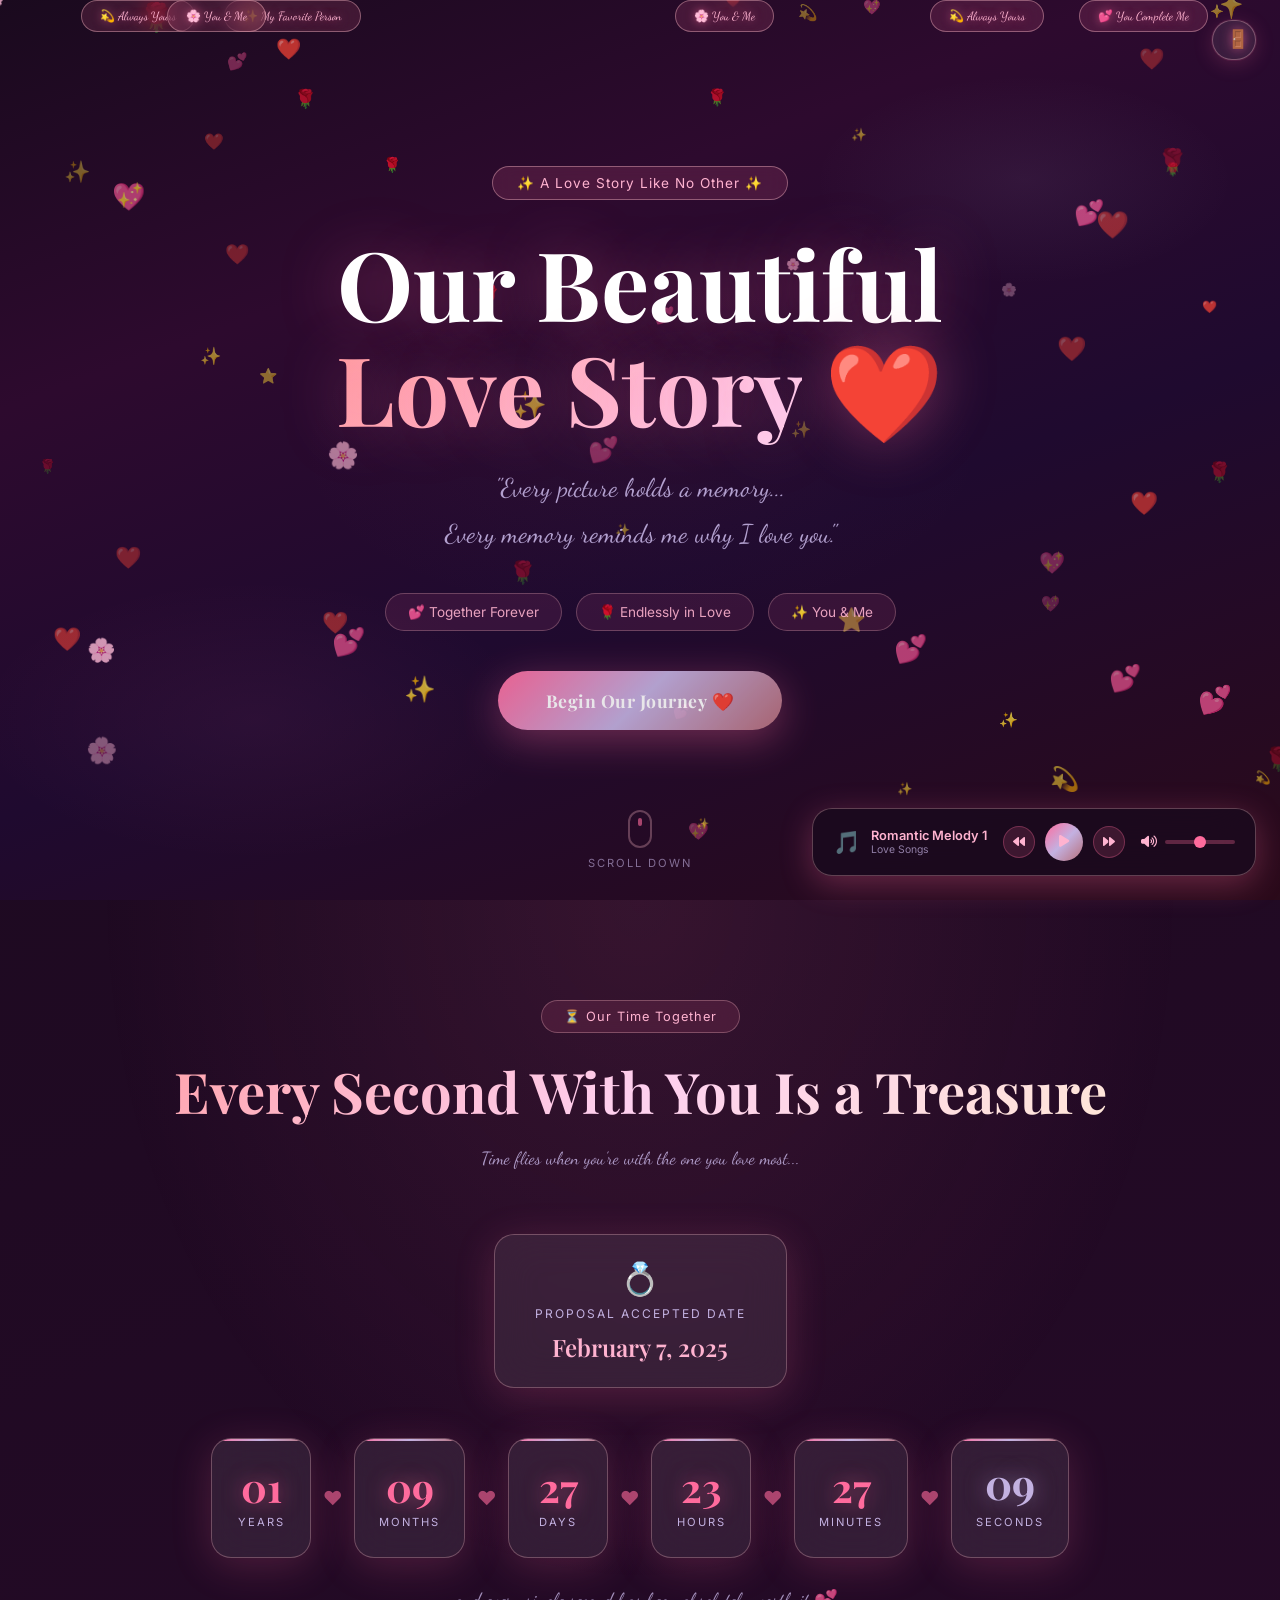
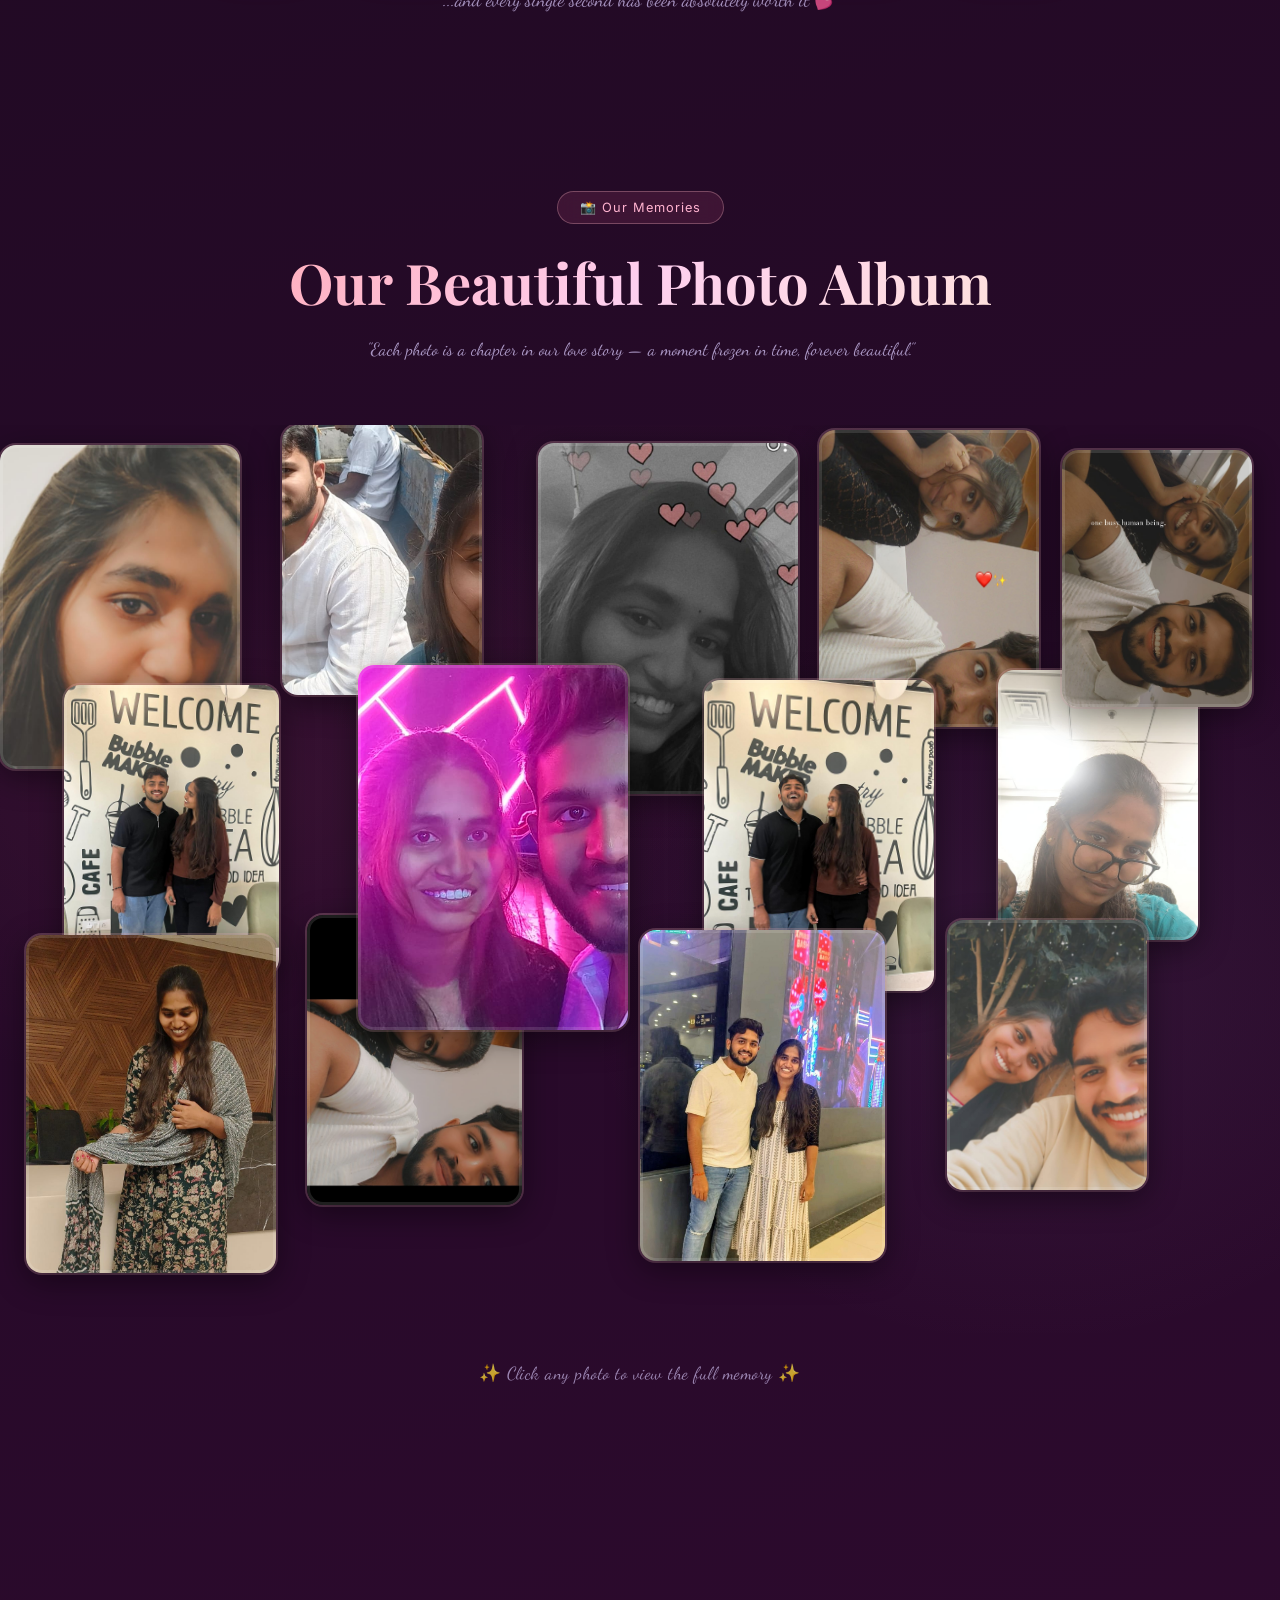
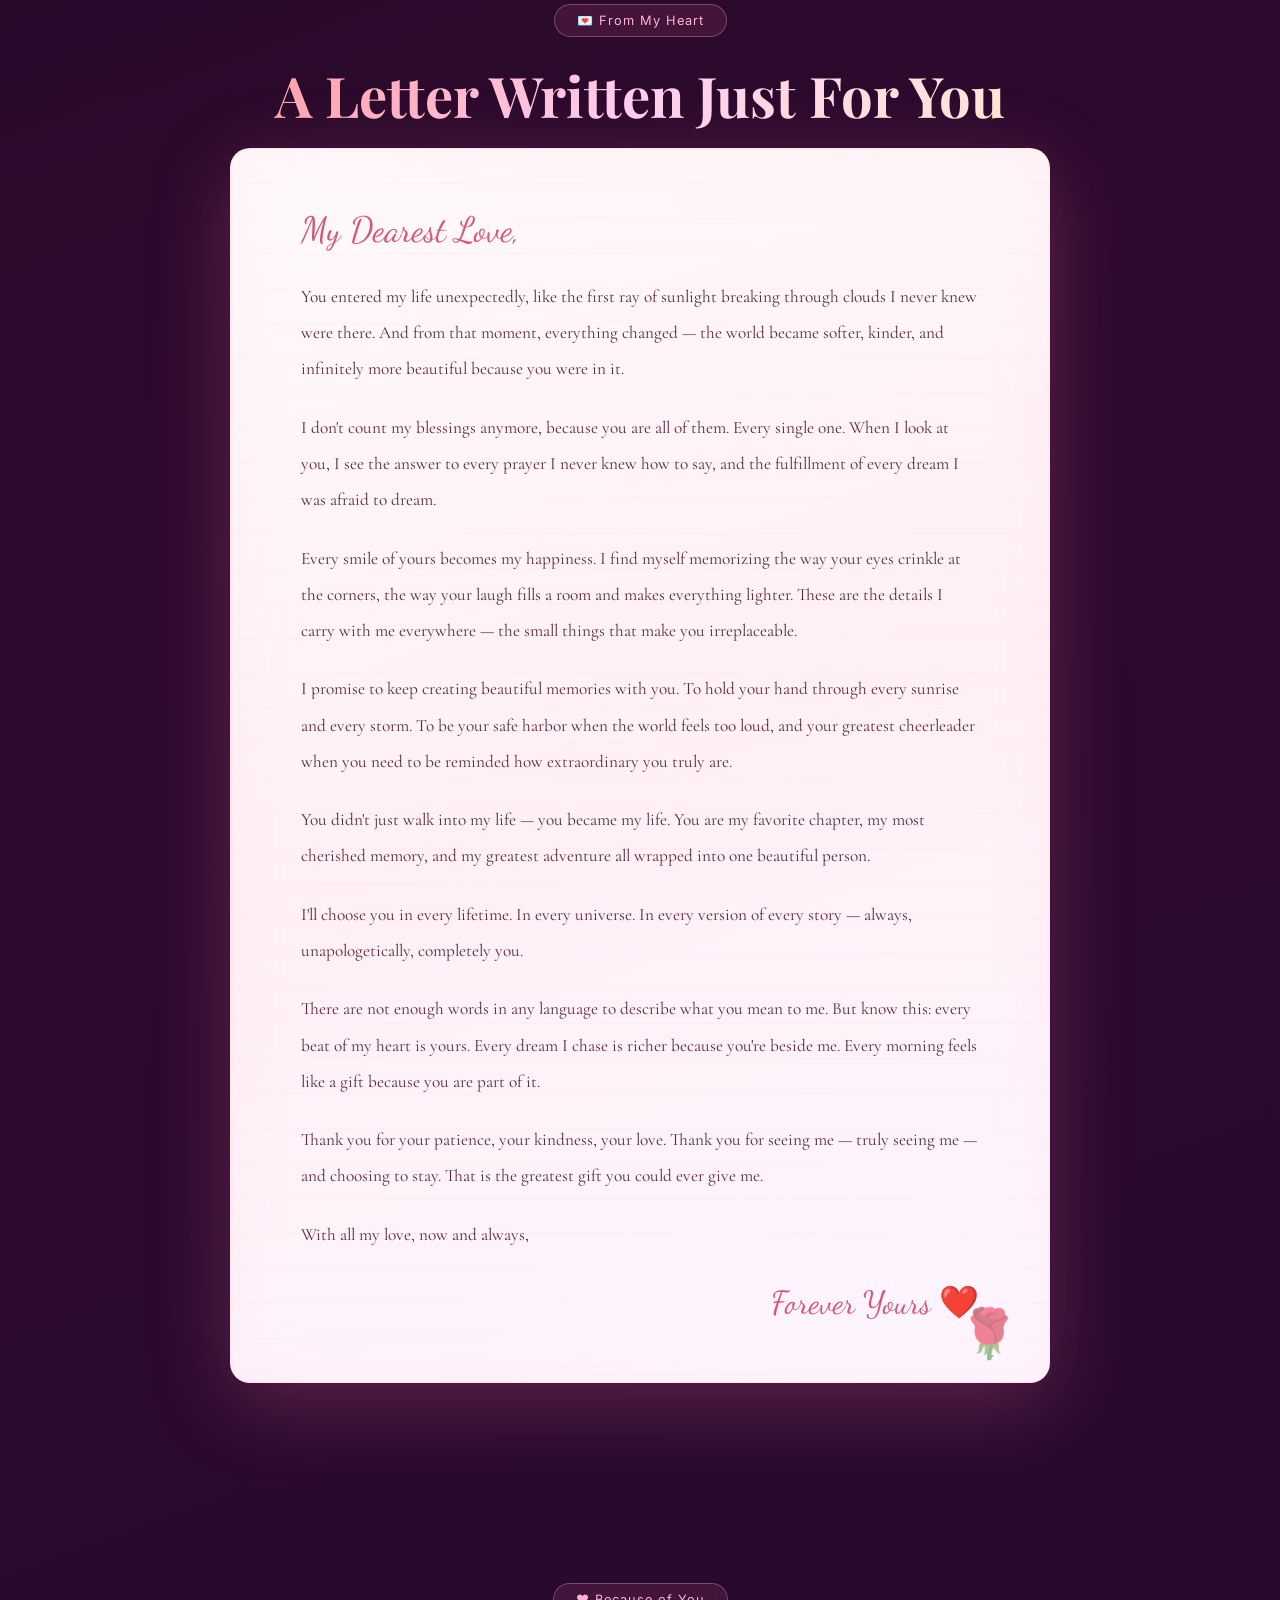
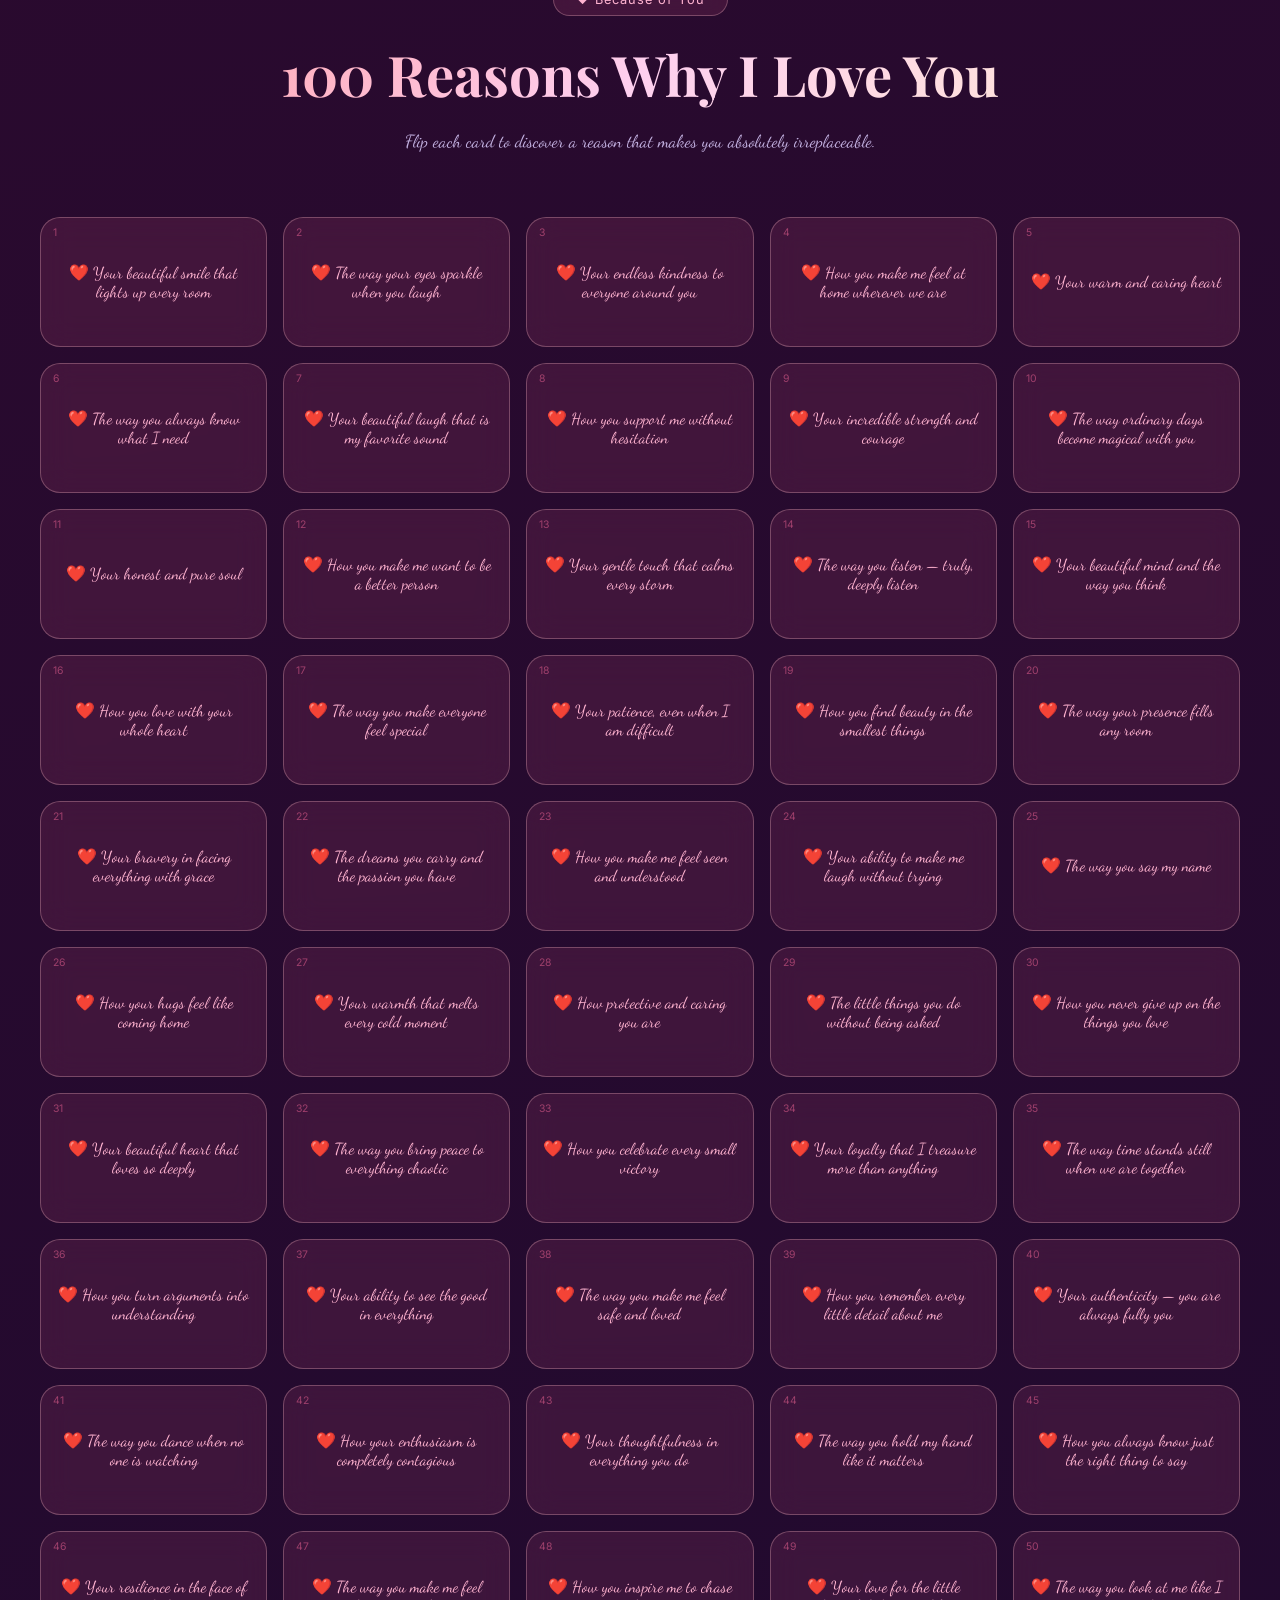
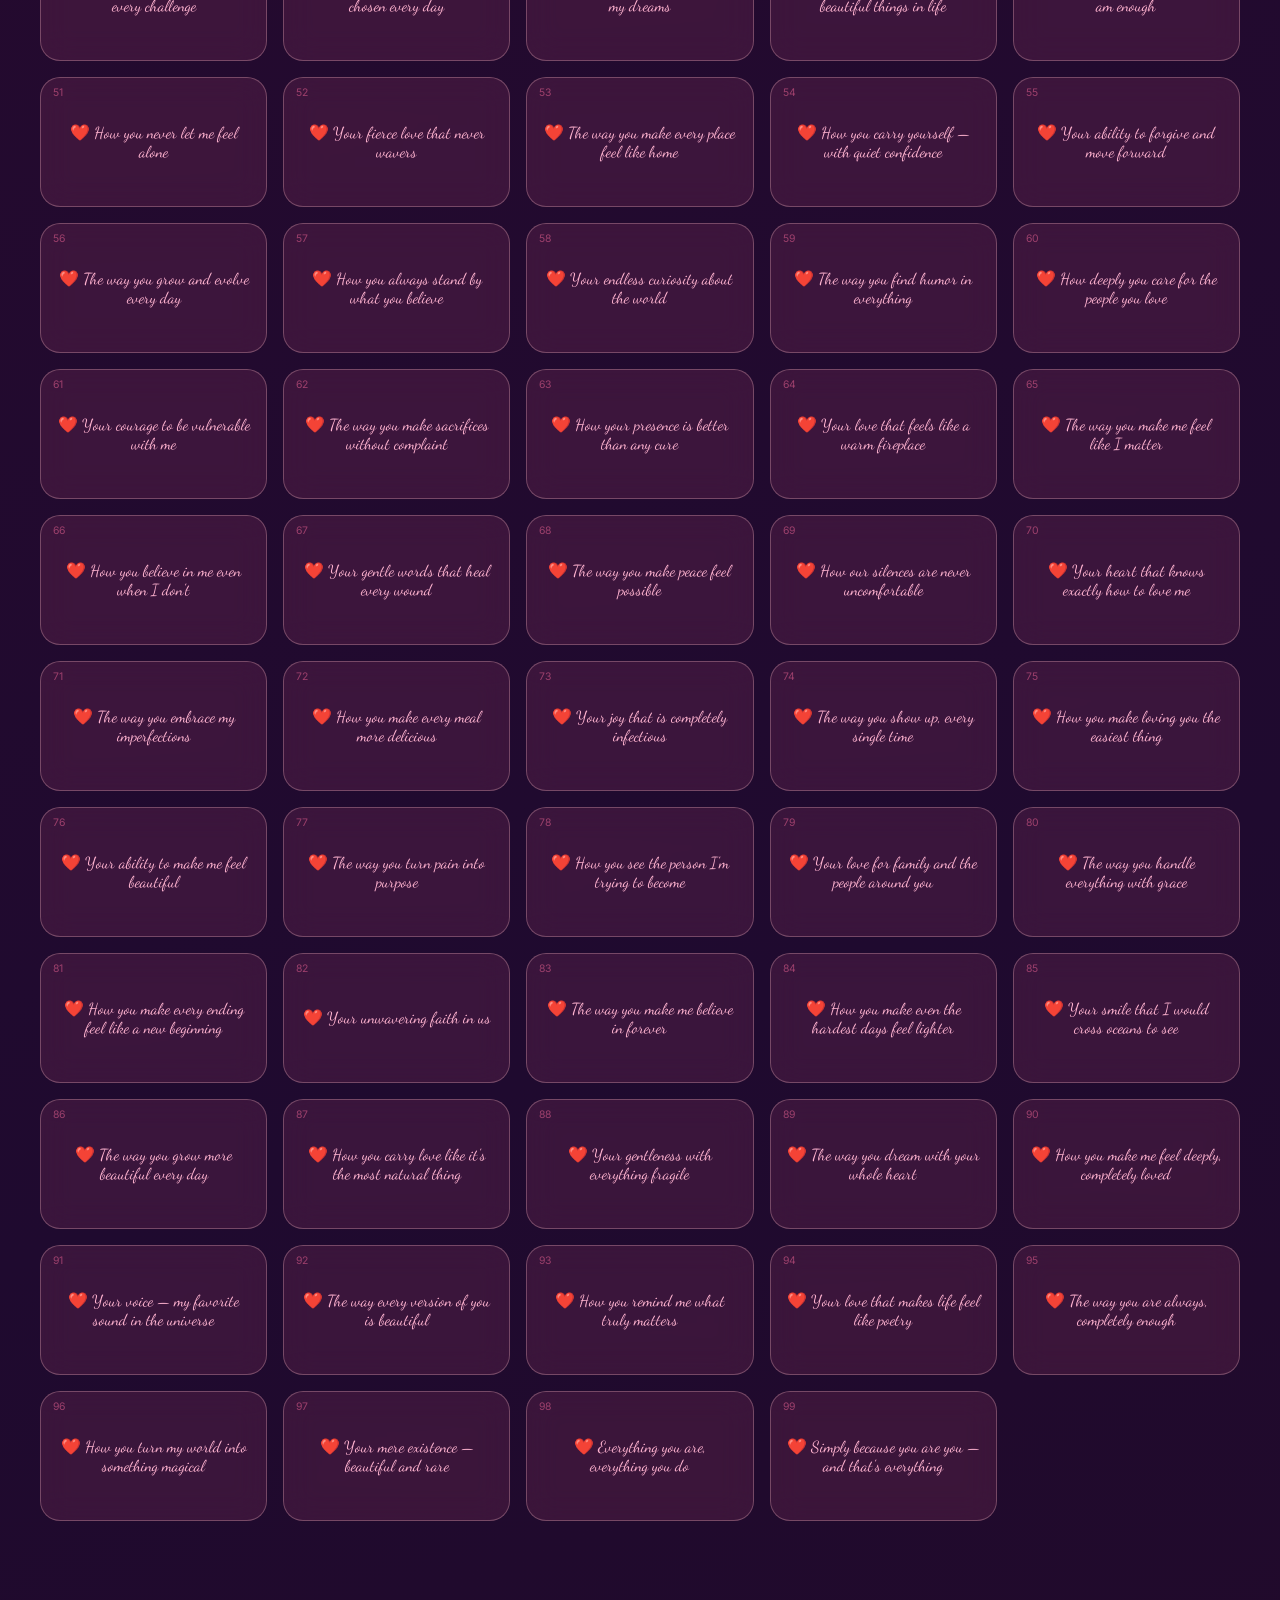
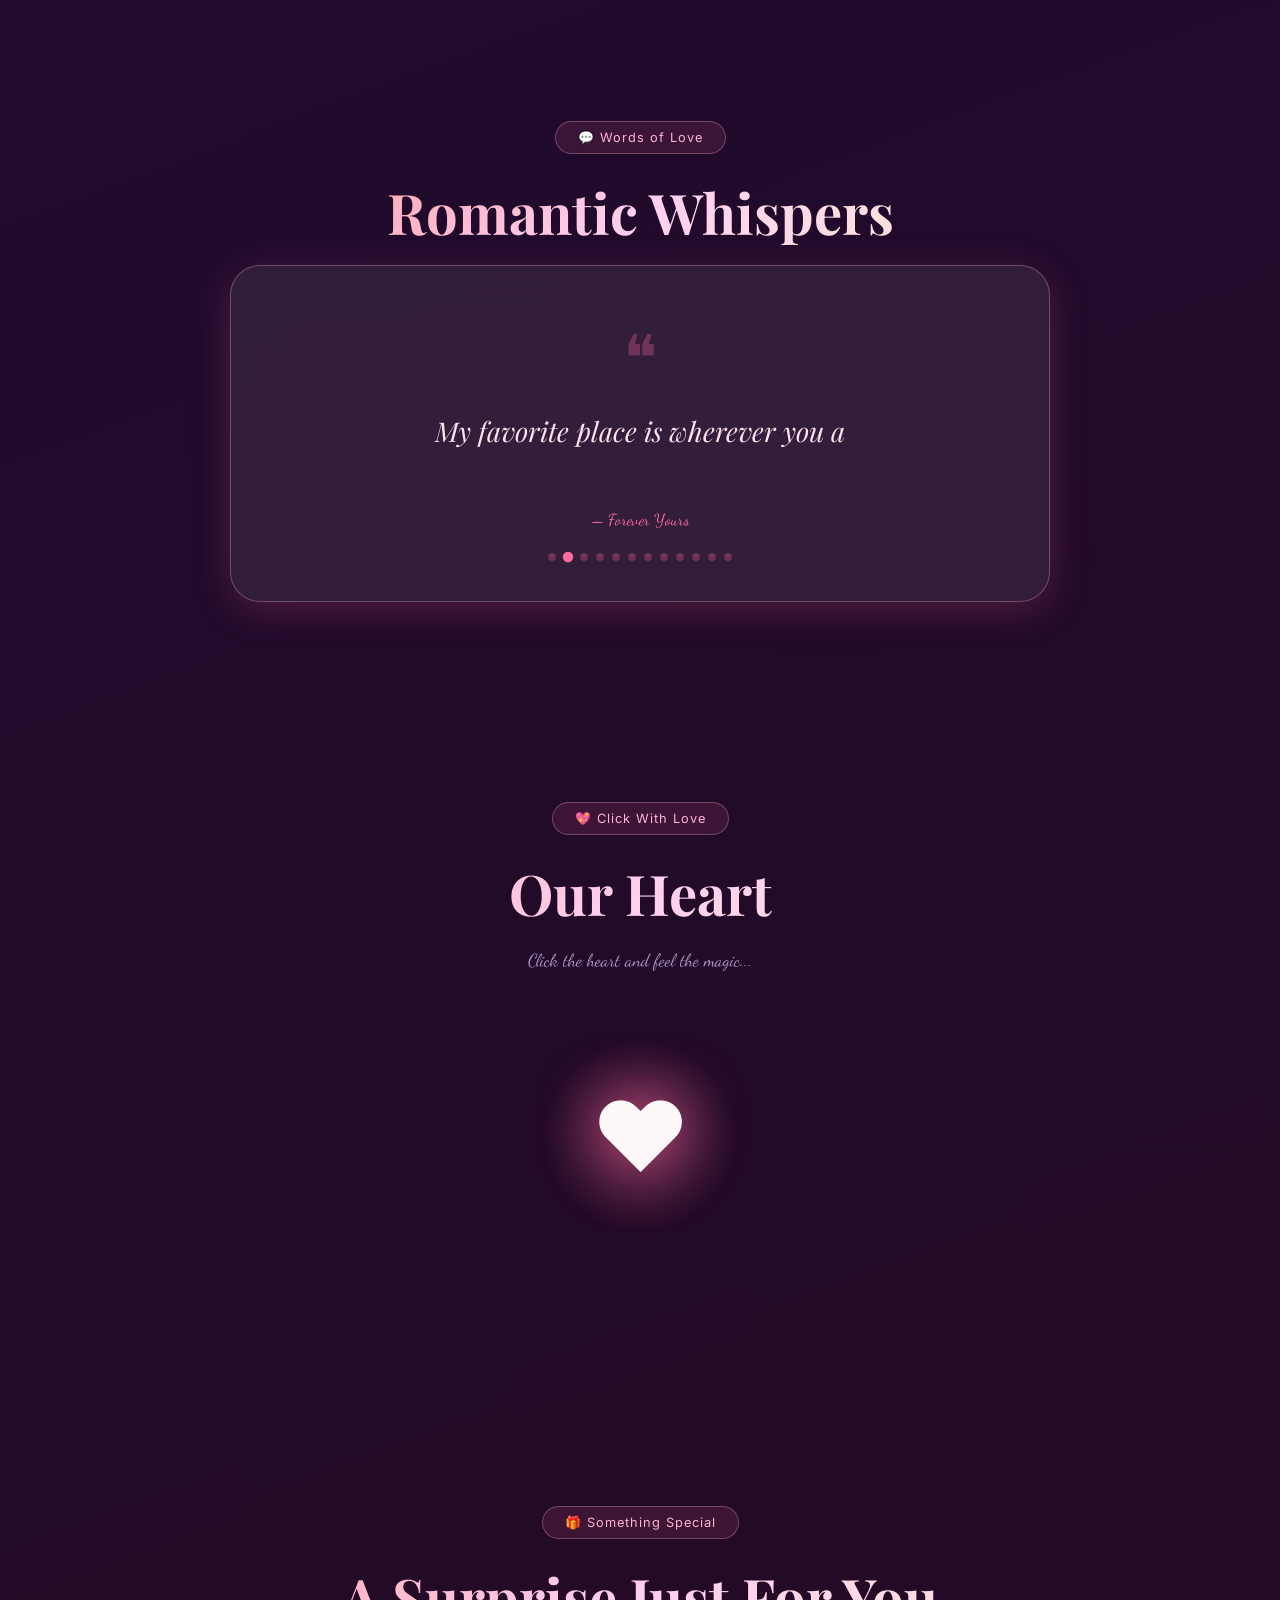
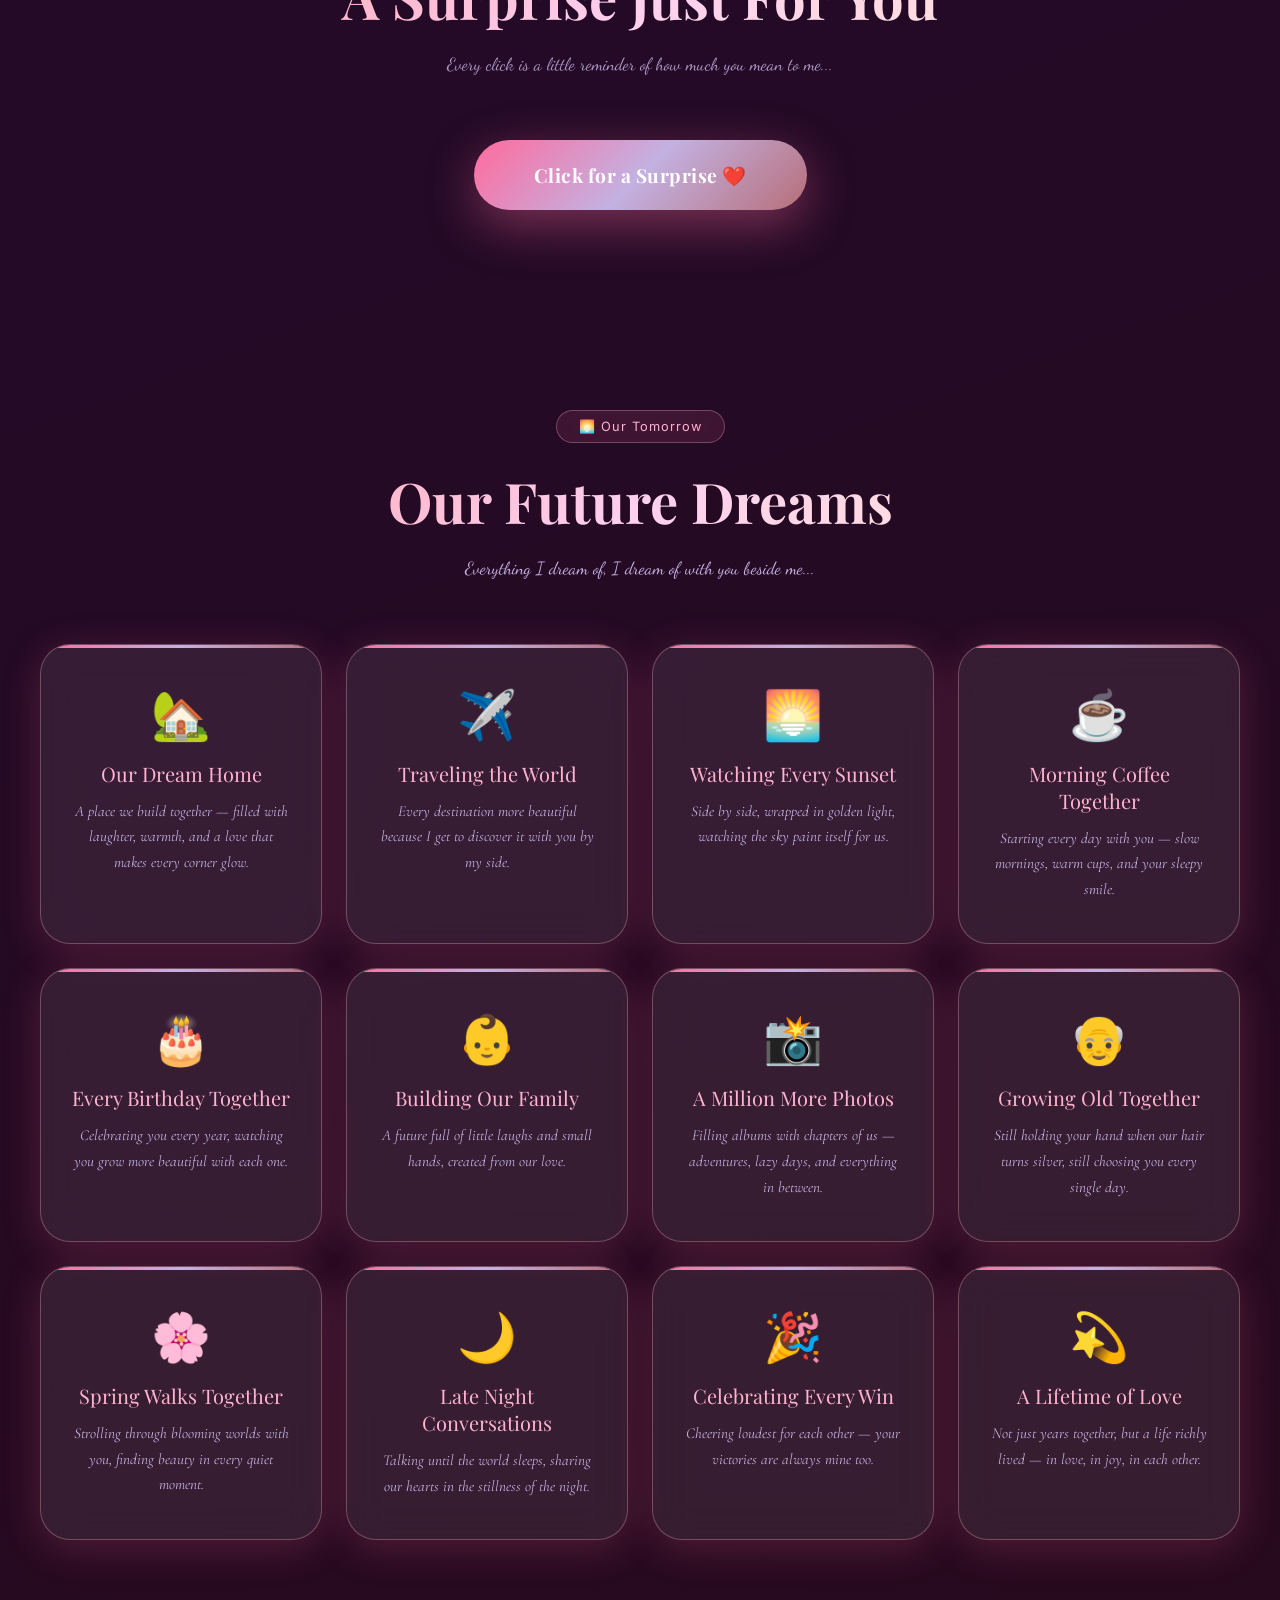
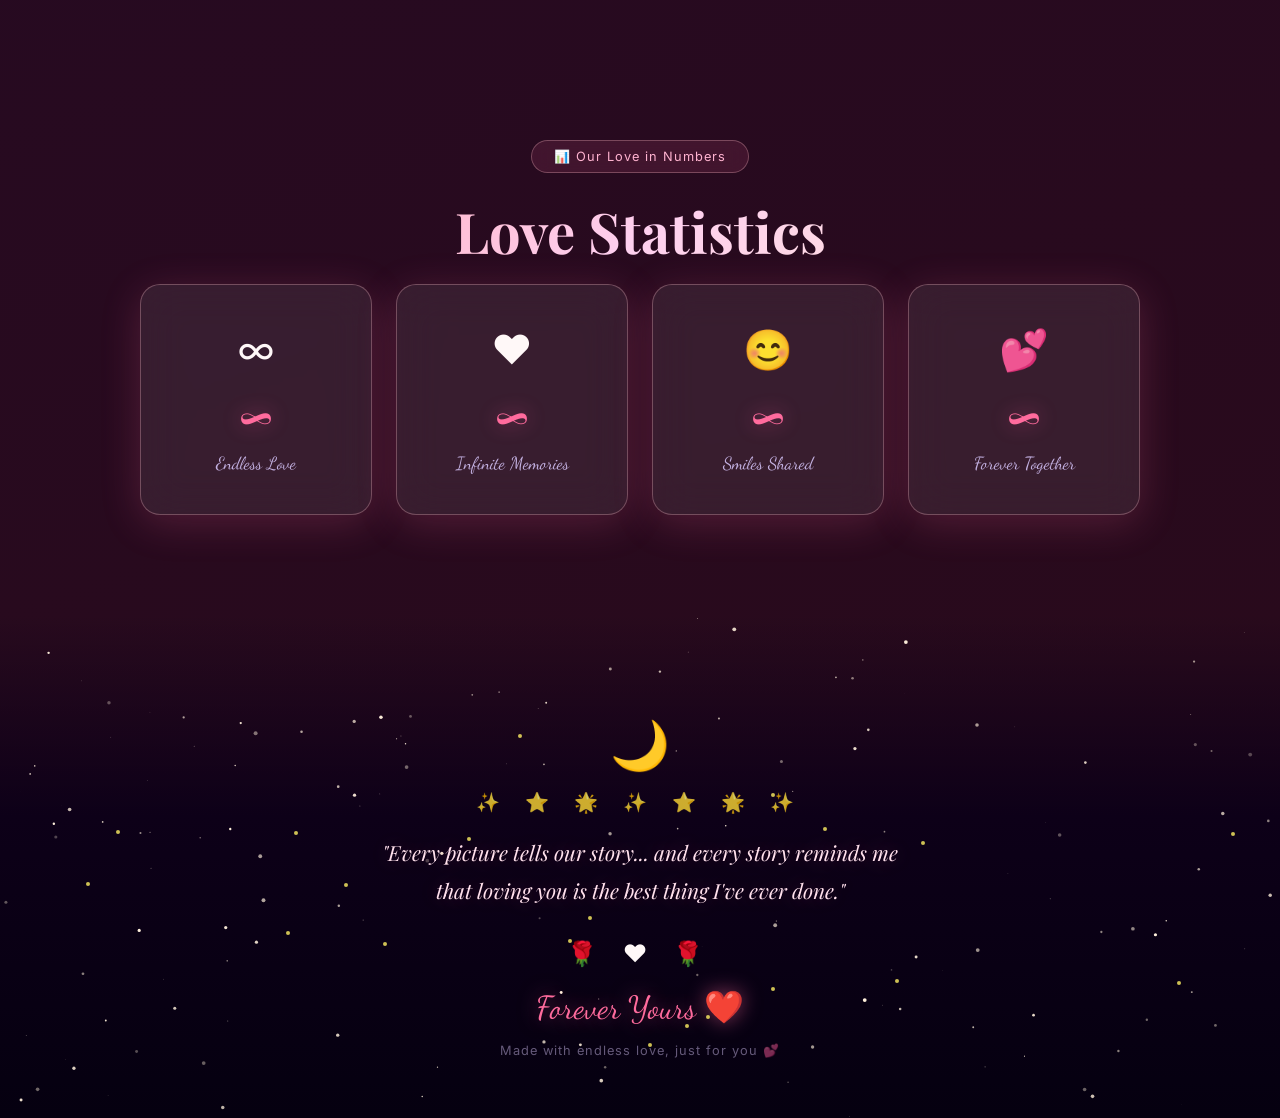
==== main.html @ ae374888 "Fix production entry point and photos" ====
<!DOCTYPE html>
<html lang="en">
<head>
  <meta charset="UTF-8" />
  <meta name="viewport" content="width=device-width, initial-scale=1.0" />
  <meta name="description" content="A breathtaking romantic love story website — a premium digital love album dedicated to someone truly special." />
  <meta property="og:title" content="Our Beautiful Love Story ❤️" />
  <meta property="og:description" content="Every picture holds a memory... Every memory reminds me why I love you." />
  <title>Our Beautiful Love Story ❤️</title>

  <!-- Google Fonts -->
  <link href="https://fonts.googleapis.com/css2?family=Playfair+Display:ital,wght@0,400;0,700;1,400&family=Dancing+Script:wght@400;700&family=Cormorant+Garamond:ital,wght@0,300;0,400;1,300;1,400&family=Inter:wght@300;400;500&display=swap" rel="stylesheet" />

  <!-- AOS -->
  <link href="https://unpkg.com/aos@2.3.4/dist/aos.css" rel="stylesheet" />

  <!-- Swiper CSS -->
  <link rel="stylesheet" href="https://cdn.jsdelivr.net/npm/swiper@11/swiper-bundle.min.css" />

  <!-- Font Awesome -->
  <link rel="stylesheet" href="https://cdnjs.cloudflare.com/ajax/libs/font-awesome/6.5.0/css/all.min.css" />

  <link rel="stylesheet" href="style.css" />
</head>
<body>


  <!-- ===== LOGOUT BUTTON ===== -->
  <button id="logout-btn" class="logout-btn" onclick="handleLogout()" title="Logout">
    <span class="logout-icon">🚪</span>
    <span class="logout-label">Logout</span>
  </button>

  <!-- ===== FLOATING LOVE NOTES ===== -->
  <div id="floating-notes-container"></div>

  <!-- ===== MUSIC PLAYER ===== -->
  <div id="music-player" class="music-player">
    <div class="music-info">
      <div class="music-icon">🎵</div>
      <div class="music-details">
        <div class="music-title" id="music-title">Romantic Melody 1</div>
        <div class="music-sub">Love Songs</div>
      </div>
    </div>
    <div class="music-controls">
      <button id="prev-btn" class="ctrl-btn"><i class="fas fa-backward"></i></button>
      <button id="play-btn" class="ctrl-btn play-main"><i class="fas fa-play" id="play-icon"></i></button>
      <button id="next-btn" class="ctrl-btn"><i class="fas fa-forward"></i></button>
    </div>
    <div class="volume-wrap">
      <i class="fas fa-volume-up vol-icon"></i>
      <input type="range" id="volume-slider" min="0" max="1" step="0.01" value="0.5" />
    </div>
    <audio id="audio-player"></audio>
  </div>

  <!-- ===== HERO SECTION ===== -->
  <section id="hero" class="hero-section">
    <canvas id="hero-canvas"></canvas>
    <div id="particles-js" class="particles-overlay"></div>
    <div class="hero-clouds"></div>
    <div class="hero-content">
      <div class="hero-badge">✨ A Love Story Like No Other ✨</div>
      <h1 class="hero-title">Our Beautiful<br/><span class="gradient-text">Love Story</span> ❤️</h1>
      <p class="hero-subtitle">"Every picture holds a memory...<br/>Every memory reminds me why I love you."</p>
      <div class="hero-stats">
        <div class="stat-bubble">💕 Together Forever</div>
        <div class="stat-bubble">🌹 Endlessly in Love</div>
        <div class="stat-bubble">✨ You & Me</div>
      </div>
      <a href="#love-timer" class="hero-btn" id="begin-journey-btn">
        Begin Our Journey ❤️
        <span class="btn-glow"></span>
      </a>
    </div>
    <div class="scroll-indicator">
      <div class="scroll-mouse"><div class="scroll-wheel"></div></div>
      <span>Scroll Down</span>
    </div>
  </section>

  <!-- ===== LOVE TIMER ===== -->
  <section id="love-timer" class="section timer-section" data-aos="fade-up">
    <div class="section-badge">⏳ Our Time Together</div>
    <h2 class="section-title">Every Second With You Is a Treasure</h2>
    <p class="section-sub">Time flies when you're with the one you love most...</p>
    <div class="timer-date-row">
      <div class="timer-date-card" data-aos="zoom-in" data-aos-delay="100" style="max-width: 400px; padding: 24px 40px;">
        <div class="tdc-icon">💍</div>
        <div class="tdc-label">Proposal Accepted Date</div>
        <div class="tdc-val" style="font-size: 1.5rem;">February 7, 2025</div>
      </div>
    </div>
    <div class="timer-display">
      <div class="timer-unit" data-aos="zoom-in" data-aos-delay="100">
        <div class="timer-num" id="t-years">0</div>
        <div class="timer-label">Years</div>
      </div>
      <div class="timer-sep">❤️</div>
      <div class="timer-unit" data-aos="zoom-in" data-aos-delay="150">
        <div class="timer-num" id="t-months">0</div>
        <div class="timer-label">Months</div>
      </div>
      <div class="timer-sep">❤️</div>
      <div class="timer-unit" data-aos="zoom-in" data-aos-delay="200">
        <div class="timer-num" id="t-days">0</div>
        <div class="timer-label">Days</div>
      </div>
      <div class="timer-sep">❤️</div>
      <div class="timer-unit" data-aos="zoom-in" data-aos-delay="250">
        <div class="timer-num" id="t-hours">0</div>
        <div class="timer-label">Hours</div>
      </div>
      <div class="timer-sep">❤️</div>
      <div class="timer-unit" data-aos="zoom-in" data-aos-delay="300">
        <div class="timer-num" id="t-minutes">0</div>
        <div class="timer-label">Minutes</div>
      </div>
      <div class="timer-sep">❤️</div>
      <div class="timer-unit" data-aos="zoom-in" data-aos-delay="350">
        <div class="timer-num seconds-unit" id="t-seconds">0</div>
        <div class="timer-label">Seconds</div>
      </div>
    </div>
    <p class="timer-footer">...and every single second has been absolutely worth it 💕</p>
  </section>

  <!-- ===== PHOTO GALLERY — FLOATING PETAL STYLE ===== -->
  <section id="gallery" class="gallery-section-full">
    <div class="gallery-header" data-aos="fade-up">
      <div class="section-badge">📸 Our Memories</div>
      <h2 class="section-title">Our Beautiful Photo Album</h2>
      <p class="section-sub">"Each photo is a chapter in our love story — a moment frozen in time, forever beautiful."</p>
    </div>
    <!-- Floating petal photos scene -->
    <div class="floating-scene" id="floating-scene">
      <div class="scene-bg-glow"></div>
      <div id="petal-photos"></div>
    </div>
    <!-- Scroll hint -->
    <div class="gallery-scroll-hint" data-aos="fade-up">
      <span>✨ Click any photo to view the full memory ✨</span>
    </div>
  </section>

  <!-- ===== LIGHTBOX ===== -->
  <div id="lightbox" class="lightbox">
    <div class="lightbox-overlay" id="lb-overlay"></div>
    <div class="lightbox-container">
      <button class="lb-close" id="lb-close">✕</button>
      <button class="lb-nav lb-prev" id="lb-prev">❮</button>
      <div class="lb-content">
        <img id="lb-img" src="" alt="Memory" />
        <div class="lb-info">
          <div class="lb-title" id="lb-title"></div>
          <div class="lb-desc" id="lb-desc"></div>
        </div>
      </div>
      <button class="lb-nav lb-next" id="lb-next">❯</button>
    </div>
  </div>

  <!-- ===== LOVE LETTER ===== -->
  <section id="love-letter" class="section letter-section" data-aos="fade-up">
    <div class="section-badge">💌 From My Heart</div>
    <h2 class="section-title">A Letter Written Just For You</h2>
    <div class="letter-paper" data-aos="zoom-in">
      <div class="letter-lines"></div>
      <div class="letter-content">
        <div class="letter-salutation">My Dearest Love,</div>
        <div class="letter-body" id="letter-body">
          <p>You entered my life unexpectedly, like the first ray of sunlight breaking through clouds I never knew were there. And from that moment, everything changed — the world became softer, kinder, and infinitely more beautiful because you were in it.</p>
          <p>I don't count my blessings anymore, because you are all of them. Every single one. When I look at you, I see the answer to every prayer I never knew how to say, and the fulfillment of every dream I was afraid to dream.</p>
          <p>Every smile of yours becomes my happiness. I find myself memorizing the way your eyes crinkle at the corners, the way your laugh fills a room and makes everything lighter. These are the details I carry with me everywhere — the small things that make you irreplaceable.</p>
          <p>I promise to keep creating beautiful memories with you. To hold your hand through every sunrise and every storm. To be your safe harbor when the world feels too loud, and your greatest cheerleader when you need to be reminded how extraordinary you truly are.</p>
          <p>You didn't just walk into my life — you became my life. You are my favorite chapter, my most cherished memory, and my greatest adventure all wrapped into one beautiful person.</p>
          <p>I'll choose you in every lifetime. In every universe. In every version of every story — always, unapologetically, completely you.</p>
          <p>There are not enough words in any language to describe what you mean to me. But know this: every beat of my heart is yours. Every dream I chase is richer because you're beside me. Every morning feels like a gift because you are part of it.</p>
          <p>Thank you for your patience, your kindness, your love. Thank you for seeing me — truly seeing me — and choosing to stay. That is the greatest gift you could ever give me.</p>
          <p>With all my love, now and always,</p>
        </div>
        <div class="letter-signature">Forever Yours ❤️</div>
      </div>
      <div class="letter-rose">🌹</div>
    </div>
  </section>

  <!-- ===== 100 REASONS ===== -->
  <section id="reasons" class="section reasons-section">
    <div class="section-badge" data-aos="fade-up">❤️ Because of You</div>
    <h2 class="section-title" data-aos="fade-up">100 Reasons Why I Love You</h2>
    <p class="section-sub" data-aos="fade-up">Flip each card to discover a reason that makes you absolutely irreplaceable.</p>
    <div class="reasons-grid" id="reasons-grid"></div>
  </section>

  <!-- ===== QUOTES CAROUSEL ===== -->
  <section id="quotes" class="section quotes-section" data-aos="fade-up">
    <div class="section-badge">💬 Words of Love</div>
    <h2 class="section-title">Romantic Whispers</h2>
    <div class="quotes-carousel">
      <div class="quote-display">
        <div class="quote-icon">❝</div>
        <div class="quote-text" id="quote-text"></div>
        <div class="quote-author" id="quote-author"></div>
      </div>
      <div class="quote-dots" id="quote-dots"></div>
    </div>
  </section>

  <!-- ===== INTERACTIVE HEART ===== -->
  <section id="heart-section" class="section heart-section" data-aos="zoom-in">
    <div class="section-badge">💖 Click With Love</div>
    <h2 class="section-title">Our Heart</h2>
    <p class="section-sub">Click the heart and feel the magic...</p>
    <div class="heart-container">
      <div class="giant-heart" id="giant-heart">
        <div class="heart-inner">❤️</div>
        <div class="heart-pulse"></div>
      </div>
      <div class="heart-message" id="heart-message"></div>
    </div>
  </section>

  <!-- ===== SURPRISE BUTTON ===== -->
  <section id="surprise-section" class="section surprise-section" data-aos="fade-up">
    <div class="section-badge">🎁 Something Special</div>
    <h2 class="section-title">A Surprise Just For You</h2>
    <p class="section-sub">Every click is a little reminder of how much you mean to me...</p>
    <button class="surprise-btn" id="surprise-btn">
      <span class="surprise-btn-text">Click for a Surprise ❤️</span>
      <span class="surprise-glow"></span>
    </button>
  </section>

  <!-- Surprise Modal -->
  <div id="surprise-modal" class="surprise-modal">
    <div class="sm-overlay" id="sm-overlay"></div>
    <div class="sm-content">
      <div class="sm-roses">🌹🌸🌹🌸🌹</div>
      <div class="sm-heart">💖</div>
      <h2 class="sm-title">You Are My Everything</h2>
      <p class="sm-message">"Thank you for making my life more beautiful than I ever imagined. I love you more every single day. You are not just my girlfriend — you are my home, my peace, my greatest joy. Every day with you is a gift I will forever cherish."</p>
      <div class="sm-footer">💕 I Love You To The Moon And Back 💕</div>
      <button class="sm-close" id="sm-close">Close ❤️</button>
    </div>
  </div>

  <!-- ===== FUTURE DREAMS ===== -->
  <section id="dreams" class="section dreams-section">
    <div class="section-badge" data-aos="fade-up">🌅 Our Tomorrow</div>
    <h2 class="section-title" data-aos="fade-up">Our Future Dreams</h2>
    <p class="section-sub" data-aos="fade-up">Everything I dream of, I dream of with you beside me...</p>
    <div class="dreams-grid" id="dreams-grid"></div>
  </section>

  <!-- ===== LOVE STATISTICS ===== -->
  <section id="stats" class="section stats-section" data-aos="fade-up">
    <div class="section-badge">📊 Our Love in Numbers</div>
    <h2 class="section-title">Love Statistics</h2>
    <div class="stats-grid" id="stats-grid"></div>
  </section>

  <!-- ===== FOOTER ===== -->
  <footer id="footer" class="footer-section">
    <div id="footer-canvas-wrap">
      <canvas id="footer-canvas"></canvas>
    </div>
    <div class="footer-content" data-aos="fade-up">
      <div class="footer-moon">🌙</div>
      <div class="footer-stars-row">✨ ⭐ 🌟 ✨ ⭐ 🌟 ✨</div>
      <div class="footer-fireflies" id="footer-fireflies"></div>
      <p class="footer-quote">"Every picture tells our story... and every story reminds me<br/>that loving you is the best thing I've ever done."</p>
      <div class="footer-divider">🌹 ❤️ 🌹</div>
      <div class="footer-forever">Forever Yours ❤️</div>
      <div class="footer-credits">Made with endless love, just for you 💕</div>
    </div>
  </footer>

  <!-- ===== SCRIPTS ===== -->
  <script src="https://cdnjs.cloudflare.com/ajax/libs/gsap/3.12.5/gsap.min.js"></script>
  <script src="https://cdnjs.cloudflare.com/ajax/libs/gsap/3.12.5/ScrollTrigger.min.js"></script>
  <script src="https://unpkg.com/aos@2.3.4/dist/aos.js"></script>
  <script src="https://cdn.jsdelivr.net/npm/swiper@11/swiper-bundle.min.js"></script>
  <script src="https://cdn.jsdelivr.net/npm/canvas-confetti@1.9.2/dist/confetti.browser.min.js"></script>
  <script src="https://cdn.jsdelivr.net/npm/particles.js@2.0.0/particles.min.js"></script>
  <script src="app.js"></script>
</body>
</html>
---- style.css ----
/* =====================================================
   PREMIUM ROMANTIC LOVE WEBSITE - COMPLETE CSS
   ===================================================== */

/* ---------- CSS VARIABLES ---------- */
:root {
  --pink: #ff6b9d;
  --rose: #e91e8c;
  --rose-gold: #b76e79;
  --rose-light: #ffc0cb;
  --lavender: #c3b1e1;
  --lavender-dark: #9b72cf;
  --white: #fff8f8;
  --cream: #fff0f5;
  --glass-bg: rgba(255, 255, 255, 0.08);
  --glass-border: rgba(255, 192, 203, 0.3);
  --glass-shadow: 0 8px 40px rgba(255, 107, 157, 0.2);
  --gradient-main: linear-gradient(135deg, #ff6b9d 0%, #c3b1e1 50%, #b76e79 100%);
  --gradient-hero: linear-gradient(160deg, #1a0a1e 0%, #2d0a2e 30%, #1f0a2f 60%, #2a0a1a 100%);
  --gradient-warm: linear-gradient(135deg, #ff9a9e 0%, #fecfef 50%, #ffecd2 100%);
  --font-display: 'Playfair Display', serif;
  --font-script: 'Dancing Script', cursive;
  --font-elegant: 'Cormorant Garamond', serif;
  --font-body: 'Inter', sans-serif;
  --radius: 20px;
  --radius-lg: 30px;
  --transition: 0.4s cubic-bezier(0.25, 0.46, 0.45, 0.94);
}

/* ---------- RESET & BASE ---------- */
*, *::before, *::after { margin: 0; padding: 0; box-sizing: border-box; }
html { scroll-behavior: smooth; overflow-x: hidden; }
body {
  font-family: var(--font-body);
  background: var(--gradient-hero);
  color: var(--white);
  overflow-x: hidden;
}

::-webkit-scrollbar { width: 6px; }
::-webkit-scrollbar-track { background: #1a0a1e; }
::-webkit-scrollbar-thumb { background: var(--gradient-main); border-radius: 10px; }

/* ---------- FLOATING LOVE NOTES ---------- */
#floating-notes-container { position: fixed; top: 0; left: 0; width: 100%; height: 100%; pointer-events: none; z-index: 999; overflow: hidden; }
.floating-note {
  position: absolute;
  background: rgba(255, 107, 157, 0.15);
  backdrop-filter: blur(10px);
  border: 1px solid rgba(255, 192, 203, 0.4);
  border-radius: 50px;
  padding: 8px 18px;
  font-size: 0.75rem;
  font-family: var(--font-script);
  color: #ffb3d0;
  white-space: nowrap;
  animation: floatNote 12s linear infinite;
  pointer-events: none;
  text-shadow: 0 0 10px rgba(255, 107, 157, 0.6);
}
@keyframes floatNote {
  0% { transform: translateY(110vh) rotate(-5deg); opacity: 0; }
  10% { opacity: 1; }
  90% { opacity: 1; }
  100% { transform: translateY(-20vh) rotate(5deg); opacity: 0; }
}

/* ---------- LOGOUT BUTTON ---------- */
.logout-btn {
  position: fixed;
  top: 20px;
  right: 24px;
  z-index: 9000;
  display: flex;
  align-items: center;
  gap: 0;
  background: rgba(255, 255, 255, 0.08);
  backdrop-filter: blur(20px);
  -webkit-backdrop-filter: blur(20px);
  border: 1px solid rgba(255, 192, 203, 0.35);
  border-radius: 50px;
  padding: 10px 14px;
  cursor: pointer;
  overflow: hidden;
  width: 44px;
  transition: width 0.4s cubic-bezier(0.34, 1.56, 0.64, 1),
              background 0.3s ease,
              box-shadow 0.3s ease,
              border-color 0.3s ease;
  box-shadow:
    0 4px 20px rgba(255, 107, 157, 0.2),
    0 0 0 1px rgba(255, 107, 157, 0.1);
  animation: logoutEntrance 1s cubic-bezier(0.34,1.56,0.64,1) 1.5s both;
}
@keyframes logoutEntrance {
  from { opacity: 0; transform: translateY(-20px) scale(0.8); }
  to   { opacity: 1; transform: translateY(0)     scale(1);   }
}
.logout-btn:hover {
  width: 110px;
  background: rgba(255, 107, 157, 0.15);
  border-color: rgba(255, 107, 157, 0.55);
  box-shadow:
    0 8px 32px rgba(255, 107, 157, 0.4),
    0 0 0 3px rgba(255, 107, 157, 0.15);
}
.logout-icon {
  font-size: 1.1rem;
  flex-shrink: 0;
  display: block;
  line-height: 1;
  filter: drop-shadow(0 0 6px rgba(255,107,157,0.6));
  animation: logoutPulse 2.5s ease-in-out infinite;
}
@keyframes logoutPulse {
  0%,100% { transform: scale(1); }
  50%      { transform: scale(1.15); }
}
.logout-label {
  font-family: 'Inter', sans-serif;
  font-size: 0.78rem;
  font-weight: 600;
  color: #ffb3d0;
  letter-spacing: 0.5px;
  white-space: nowrap;
  opacity: 0;
  transform: translateX(-6px);
  transition: opacity 0.25s ease 0.1s, transform 0.25s ease 0.1s;
  margin-left: 6px;
}
.logout-btn:hover .logout-label {
  opacity: 1;
  transform: translateX(0);
}


.music-player {
  position: fixed;
  bottom: 24px;
  right: 24px;
  background: rgba(26, 10, 30, 0.85);
  backdrop-filter: blur(20px);
  border: 1px solid rgba(255, 192, 203, 0.3);
  border-radius: 20px;
  padding: 14px 20px;
  display: flex;
  align-items: center;
  gap: 16px;
  z-index: 1000;
  box-shadow: 0 8px 32px rgba(255, 107, 157, 0.3);
  min-width: 320px;
}
.music-info { display: flex; align-items: center; gap: 10px; flex: 1; }
.music-icon { font-size: 1.4rem; animation: musicPulse 1.5s ease-in-out infinite; }
@keyframes musicPulse { 0%, 100% { transform: scale(1); } 50% { transform: scale(1.2); } }
.music-title { font-size: 0.8rem; font-weight: 600; color: #ffb3d0; }
.music-sub { font-size: 0.65rem; color: var(--lavender); opacity: 0.7; }
.music-controls { display: flex; align-items: center; gap: 10px; }
.ctrl-btn {
  background: rgba(255, 107, 157, 0.15);
  border: 1px solid rgba(255, 107, 157, 0.3);
  color: #ffb3d0;
  width: 32px; height: 32px;
  border-radius: 50%;
  cursor: pointer;
  display: flex; align-items: center; justify-content: center;
  font-size: 0.75rem;
  transition: var(--transition);
}
.ctrl-btn:hover { background: rgba(255, 107, 157, 0.4); transform: scale(1.1); }
.play-main { background: var(--gradient-main); width: 38px; height: 38px; font-size: 0.85rem; border: none; }
.volume-wrap { display: flex; align-items: center; gap: 8px; }
.vol-icon { color: #ffb3d0; font-size: 0.8rem; }
#volume-slider { -webkit-appearance: none; width: 70px; height: 4px; background: rgba(255, 107, 157, 0.3); border-radius: 10px; cursor: pointer; }
#volume-slider::-webkit-slider-thumb { -webkit-appearance: none; width: 12px; height: 12px; background: var(--pink); border-radius: 50%; }

/* ---------- HERO SECTION ---------- */
.hero-section {
  position: relative;
  min-height: 100vh;
  display: flex;
  align-items: center;
  justify-content: center;
  overflow: hidden;
  background: var(--gradient-hero);
}
#hero-canvas { position: absolute; inset: 0; width: 100%; height: 100%; }
.particles-overlay { position: absolute; inset: 0; width: 100%; height: 100%; z-index: 1; }
.hero-clouds {
  position: absolute;
  inset: 0;
  background:
    radial-gradient(ellipse 400px 200px at 20% 80%, rgba(255, 107, 157, 0.06) 0%, transparent 70%),
    radial-gradient(ellipse 300px 150px at 80% 20%, rgba(195, 177, 225, 0.07) 0%, transparent 70%),
    radial-gradient(ellipse 500px 250px at 50% 50%, rgba(183, 110, 121, 0.04) 0%, transparent 70%);
  animation: cloudDrift 20s ease-in-out infinite;
}
@keyframes cloudDrift { 0%, 100% { transform: translate(0, 0) scale(1); } 50% { transform: translate(10px, -10px) scale(1.02); } }
.hero-content { position: relative; z-index: 10; text-align: center; padding: 40px 20px; max-width: 900px; }
.hero-badge {
  display: inline-block;
  background: rgba(255, 107, 157, 0.15);
  border: 1px solid rgba(255, 192, 203, 0.4);
  border-radius: 50px;
  padding: 8px 24px;
  font-size: 0.85rem;
  color: #ffb3d0;
  margin-bottom: 30px;
  backdrop-filter: blur(10px);
  animation: badgePulse 3s ease-in-out infinite;
  letter-spacing: 1px;
}
@keyframes badgePulse { 0%, 100% { box-shadow: 0 0 15px rgba(255, 107, 157, 0.2); } 50% { box-shadow: 0 0 30px rgba(255, 107, 157, 0.5); } }
.hero-title {
  font-family: var(--font-display);
  font-size: clamp(3rem, 8vw, 6rem);
  font-weight: 700;
  line-height: 1.1;
  margin-bottom: 24px;
  color: #fff;
  text-shadow: 0 0 60px rgba(255, 107, 157, 0.4);
  animation: titleFadeIn 1.5s ease-out both;
}
@keyframes titleFadeIn { from { opacity: 0; transform: translateY(40px); } to { opacity: 1; transform: translateY(0); } }
.gradient-text {
  background: var(--gradient-warm);
  -webkit-background-clip: text;
  -webkit-text-fill-color: transparent;
  background-clip: text;
  animation: shimmer 4s linear infinite;
  background-size: 200% auto;
}
@keyframes shimmer { 0% { background-position: 0% center; } 100% { background-position: 200% center; } }
.hero-subtitle {
  font-family: var(--font-script);
  font-size: clamp(1.1rem, 3vw, 1.6rem);
  color: var(--lavender);
  line-height: 1.8;
  margin-bottom: 36px;
  opacity: 0.9;
  animation: subFadeIn 1.5s ease-out 0.3s both;
}
@keyframes subFadeIn { from { opacity: 0; transform: translateY(20px); } to { opacity: 0.9; transform: translateY(0); } }
.hero-stats { display: flex; gap: 14px; justify-content: center; flex-wrap: wrap; margin-bottom: 40px; animation: subFadeIn 1.5s ease-out 0.5s both; }
.stat-bubble {
  background: rgba(255, 107, 157, 0.12);
  border: 1px solid rgba(255, 192, 203, 0.3);
  border-radius: 40px;
  padding: 10px 22px;
  font-size: 0.85rem;
  color: #ffb3d0;
  backdrop-filter: blur(10px);
  animation: bubbleFloat 3s ease-in-out infinite;
}
.stat-bubble:nth-child(2) { animation-delay: 0.5s; }
.stat-bubble:nth-child(3) { animation-delay: 1s; }
@keyframes bubbleFloat { 0%, 100% { transform: translateY(0); } 50% { transform: translateY(-6px); } }
.hero-btn {
  display: inline-block;
  position: relative;
  background: var(--gradient-main);
  color: #fff;
  padding: 18px 48px;
  border-radius: 50px;
  font-size: 1.1rem;
  font-family: var(--font-display);
  font-weight: 700;
  text-decoration: none;
  letter-spacing: 0.5px;
  transition: var(--transition);
  overflow: hidden;
  animation: subFadeIn 1.5s ease-out 0.7s both;
  box-shadow: 0 10px 40px rgba(255, 107, 157, 0.4);
}
.hero-btn:hover { transform: translateY(-3px) scale(1.03); box-shadow: 0 20px 60px rgba(255, 107, 157, 0.6); }
.btn-glow { position: absolute; top: 0; left: -100%; width: 100%; height: 100%; background: linear-gradient(90deg, transparent, rgba(255,255,255,0.25), transparent); animation: btnGlow 3s linear infinite; }
@keyframes btnGlow { to { left: 100%; } }
.scroll-indicator { position: absolute; bottom: 30px; left: 50%; transform: translateX(-50%); display: flex; flex-direction: column; align-items: center; gap: 8px; z-index: 10; opacity: 0.6; animation: scrollBounce 2s ease-in-out infinite; }
@keyframes scrollBounce { 0%, 100% { transform: translateX(-50%) translateY(0); } 50% { transform: translateX(-50%) translateY(8px); } }
.scroll-mouse { width: 24px; height: 38px; border: 2px solid rgba(255, 192, 203, 0.5); border-radius: 12px; display: flex; align-items: flex-start; justify-content: center; padding-top: 6px; }
.scroll-wheel { width: 4px; height: 8px; background: var(--pink); border-radius: 2px; animation: wheelScroll 2s ease-in-out infinite; }
@keyframes wheelScroll { 0% { transform: translateY(0); opacity: 1; } 100% { transform: translateY(10px); opacity: 0; } }
.scroll-indicator span { font-size: 0.7rem; color: var(--lavender); letter-spacing: 2px; text-transform: uppercase; }

/* ---------- SECTIONS ---------- */
.section { padding: 100px 40px; max-width: 1400px; margin: 0 auto; position: relative; }
.section-badge { display: inline-block; background: rgba(255, 107, 157, 0.12); border: 1px solid rgba(255, 192, 203, 0.3); border-radius: 50px; padding: 8px 22px; font-size: 0.8rem; color: #ffb3d0; margin-bottom: 20px; letter-spacing: 1px; backdrop-filter: blur(10px); }
.section-title { font-family: var(--font-display); font-size: clamp(2rem, 5vw, 3.5rem); font-weight: 700; color: #fff; margin-bottom: 16px; text-align: center; background: var(--gradient-warm); -webkit-background-clip: text; -webkit-text-fill-color: transparent; background-clip: text; }
.section-sub { font-family: var(--font-script); font-size: 1.1rem; color: var(--lavender); text-align: center; opacity: 0.85; max-width: 600px; margin: 0 auto 60px; line-height: 1.7; }

/* ---------- TIMER SECTION ---------- */
.timer-section { background: radial-gradient(ellipse at 50% 0%, rgba(255, 107, 157, 0.1) 0%, transparent 60%); text-align: center; max-width: 100%; padding: 100px 40px; }
.timer-date-row { display: flex; gap: 24px; justify-content: center; flex-wrap: wrap; margin-bottom: 50px; }
.timer-date-card { background: var(--glass-bg); backdrop-filter: blur(20px); border: 1px solid var(--glass-border); border-radius: var(--radius); padding: 28px 40px; text-align: center; min-width: 220px; box-shadow: var(--glass-shadow); }
.tdc-icon { font-size: 2rem; margin-bottom: 8px; }
.tdc-label { font-size: 0.75rem; text-transform: uppercase; letter-spacing: 2px; color: var(--lavender); margin-bottom: 10px; }
.tdc-val { font-family: var(--font-display); font-size: 1.2rem; color: #ffb3d0; font-weight: 600; }
.timer-display { display: flex; align-items: center; justify-content: center; gap: 12px; flex-wrap: wrap; margin-bottom: 30px; }
.timer-unit { background: var(--glass-bg); backdrop-filter: blur(20px); border: 1px solid var(--glass-border); border-radius: var(--radius); padding: 28px 24px; text-align: center; min-width: 100px; box-shadow: var(--glass-shadow); position: relative; overflow: hidden; }
.timer-unit::before { content: ''; position: absolute; top: 0; left: 0; right: 0; height: 2px; background: var(--gradient-main); }
.timer-num { font-family: var(--font-display); font-size: 2.5rem; font-weight: 700; color: var(--pink); text-shadow: 0 0 20px rgba(255, 107, 157, 0.5); line-height: 1; transition: transform 0.2s ease; }
.seconds-unit { color: #c3b1e1; text-shadow: 0 0 20px rgba(195, 177, 225, 0.5); }
.timer-label { font-size: 0.7rem; text-transform: uppercase; letter-spacing: 2px; color: var(--lavender); margin-top: 8px; }
.timer-sep { font-size: 1.2rem; color: var(--pink); opacity: 0.6; }
.timer-footer { font-family: var(--font-script); font-size: 1.2rem; color: var(--lavender); opacity: 0.8; }


/* ---------- GALLERY — FLOATING PETAL STYLE ---------- */
.gallery-section-full {
  position: relative;
  padding: 80px 0 60px;
  overflow: hidden;
}
.gallery-header {
  text-align: center;
  padding: 0 40px;
  margin-bottom: 20px;
}
.gallery-scroll-hint {
  text-align: center;
  padding: 30px 20px 60px;
}
.gallery-scroll-hint span {
  font-family: var(--font-script);
  font-size: 1.1rem;
  color: var(--lavender);
  opacity: 0.75;
  letter-spacing: 0.5px;
}

.floating-scene {
  position: relative;
  width: 100%;
  min-height: 960px;
  overflow: hidden;
}
.scene-bg-glow {
  position: absolute;
  inset: 0;
  background:
    radial-gradient(ellipse 60% 50% at 20% 40%, rgba(255, 107, 157, 0.08) 0%, transparent 70%),
    radial-gradient(ellipse 50% 60% at 80% 60%, rgba(195, 177, 225, 0.07) 0%, transparent 70%),
    radial-gradient(ellipse 40% 40% at 50% 20%, rgba(183, 110, 121, 0.05) 0%, transparent 70%);
  pointer-events: none;
}
#petal-photos { position: relative; width: 100%; height: 100%; min-height: 960px; }

/* Individual floating photo */
.petal-photo {
  position: absolute;
  cursor: pointer;
  will-change: transform;
  transform-origin: center center;
  transition: transform 0.35s cubic-bezier(0.34, 1.56, 0.64, 1),
              box-shadow 0.35s ease,
              filter 0.35s ease;
}

/* Photo frame */
.petal-frame {
  position: relative;
  border-radius: 16px;
  overflow: hidden;
  box-shadow:
    0 8px 32px rgba(0, 0, 0, 0.45),
    0 0 0 2px rgba(255, 192, 203, 0.25),
    inset 0 0 0 1px rgba(255, 255, 255, 0.08);
  transition: box-shadow 0.35s ease;
}

/* White polaroid-style inner border */
.petal-frame::before {
  content: '';
  position: absolute;
  inset: 0;
  border-radius: 16px;
  border: 3px solid rgba(255, 255, 255, 0.12);
  z-index: 2;
  pointer-events: none;
  transition: border-color 0.35s ease;
}

/* Shimmer sweep on hover */
.petal-frame::after {
  content: '';
  position: absolute;
  inset: 0;
  background: linear-gradient(120deg,
    transparent 0%,
    rgba(255, 192, 203, 0.18) 40%,
    rgba(255, 255, 255, 0.22) 50%,
    rgba(255, 192, 203, 0.12) 60%,
    transparent 100%);
  background-size: 250% 100%;
  background-position: -100% 0;
  z-index: 3;
  border-radius: 16px;
  opacity: 0;
  transition: opacity 0.3s ease;
  pointer-events: none;
}

.petal-photo img {
  display: block;
  width: 100%;
  height: 100%;
  object-fit: cover;
  object-position: center 15%;  /* bias to top so faces are always visible */
  border-radius: 14px;
  transition: transform 0.4s ease;
}

/* Glow ring behind photo */
.petal-glow {
  position: absolute;
  inset: -8px;
  border-radius: 22px;
  background: var(--gradient-main);
  opacity: 0;
  filter: blur(18px);
  z-index: -1;
  transition: opacity 0.4s ease;
  pointer-events: none;
}

/* Caption ribbon */
.petal-caption {
  position: absolute;
  bottom: 0;
  left: 0; right: 0;
  background: linear-gradient(to top, rgba(10, 2, 20, 0.88) 0%, transparent 100%);
  border-radius: 0 0 14px 14px;
  padding: 22px 14px 12px;
  transform: translateY(100%);
  transition: transform 0.38s cubic-bezier(0.25, 0.46, 0.45, 0.94);
  z-index: 4;
}
.petal-caption-title {
  font-family: var(--font-display);
  font-size: 0.82rem;
  font-weight: 700;
  color: #ffb3d0;
  text-align: center;
  line-height: 1.3;
  text-shadow: 0 1px 6px rgba(0,0,0,0.5);
}

/* Hover state */
.petal-photo:hover {
  z-index: 500 !important;
  transform: scale(1.18) rotate(0deg) !important;
}
.petal-photo:hover .petal-frame {
  box-shadow:
    0 20px 60px rgba(0, 0, 0, 0.6),
    0 0 0 3px rgba(255, 192, 203, 0.6),
    inset 0 0 0 1px rgba(255, 255, 255, 0.2);
}
.petal-photo:hover .petal-frame::before { border-color: rgba(255, 192, 203, 0.55); }
.petal-photo:hover .petal-frame::after { opacity: 1; animation: shimmerSweep 0.7s ease forwards; }
.petal-photo:hover img { transform: scale(1.06); object-position: center 15%; }
.petal-photo:hover .petal-glow { opacity: 0.55; }
.petal-photo:hover .petal-caption { transform: translateY(0); }

@keyframes shimmerSweep {
  from { background-position: -100% 0; }
  to   { background-position: 200% 0; }
}

/* Heart burst on hover */
.petal-hearts {
  position: absolute;
  top: 6px; right: 8px;
  font-size: 0.9rem;
  opacity: 0;
  z-index: 5;
  transition: opacity 0.3s ease;
  pointer-events: none;
  animation: heartPop 2s ease-in-out infinite;
}
.petal-photo:hover .petal-hearts { opacity: 1; }
@keyframes heartPop {
  0%, 100% { transform: scale(1) translateY(0); }
  50% { transform: scale(1.3) translateY(-4px); }
}

/* Drift animations — many variations for organic feel */
@keyframes petalDrift1 {
  0%   { transform: rotate(-6deg) translateY(0px)  translateX(0px); }
  25%  { transform: rotate(-2deg) translateY(-18px) translateX(6px); }
  50%  { transform: rotate(-7deg) translateY(-8px)  translateX(-4px); }
  75%  { transform: rotate(-3deg) translateY(-22px) translateX(8px); }
  100% { transform: rotate(-6deg) translateY(0px)  translateX(0px); }
}
@keyframes petalDrift2 {
  0%   { transform: rotate(5deg)  translateY(0px)  translateX(0px); }
  30%  { transform: rotate(8deg)  translateY(-14px) translateX(-6px); }
  60%  { transform: rotate(3deg)  translateY(-24px) translateX(4px); }
  100% { transform: rotate(5deg)  translateY(0px)  translateX(0px); }
}
@keyframes petalDrift3 {
  0%   { transform: rotate(-3deg) translateY(0px)  translateX(0px); }
  40%  { transform: rotate(-8deg) translateY(-20px) translateX(7px); }
  70%  { transform: rotate(-1deg) translateY(-10px) translateX(-5px); }
  100% { transform: rotate(-3deg) translateY(0px)  translateX(0px); }
}
@keyframes petalDrift4 {
  0%   { transform: rotate(9deg)  translateY(0px)  translateX(0px); }
  35%  { transform: rotate(4deg)  translateY(-16px) translateX(-8px); }
  65%  { transform: rotate(11deg) translateY(-26px) translateX(3px); }
  100% { transform: rotate(9deg)  translateY(0px)  translateX(0px); }
}
@keyframes petalDrift5 {
  0%   { transform: rotate(-12deg) translateY(0px)  translateX(0px); }
  45%  { transform: rotate(-7deg)  translateY(-20px) translateX(9px); }
  100% { transform: rotate(-12deg) translateY(0px)  translateX(0px); }
}
@keyframes petalDrift6 {
  0%   { transform: rotate(2deg) translateY(0px)  translateX(0px); }
  50%  { transform: rotate(7deg) translateY(-24px) translateX(-6px); }
  100% { transform: rotate(2deg) translateY(0px)  translateX(0px); }
}



/* ---------- LIGHTBOX ---------- */
.lightbox { position: fixed; inset: 0; z-index: 9999; display: none; align-items: center; justify-content: center; }
.lightbox.active { display: flex; }
.lightbox-overlay { position: absolute; inset: 0; background: rgba(10, 2, 15, 0.92); backdrop-filter: blur(20px); cursor: pointer; }
.lightbox-container { position: relative; z-index: 1; max-width: 90vw; max-height: 90vh; display: flex; align-items: center; gap: 20px; }
.lb-content { background: rgba(30, 10, 40, 0.8); border: 1px solid var(--glass-border); border-radius: var(--radius-lg); overflow: hidden; max-width: 800px; box-shadow: 0 30px 80px rgba(255, 107, 157, 0.3); }
#lb-img { max-height: 70vh; max-width: 100%; display: block; width: 100%; object-fit: contain; }
.lb-info { padding: 20px 24px; }
.lb-title { font-family: var(--font-display); font-size: 1.3rem; color: #ffb3d0; margin-bottom: 8px; }
.lb-desc { font-family: var(--font-elegant); font-size: 0.95rem; color: var(--lavender); line-height: 1.7; font-style: italic; }
.lb-close { position: absolute; top: -20px; right: -10px; background: var(--gradient-main); border: none; color: #fff; width: 44px; height: 44px; border-radius: 50%; font-size: 1.1rem; cursor: pointer; z-index: 2; transition: var(--transition); }
.lb-close:hover { transform: rotate(90deg) scale(1.1); }
.lb-nav { background: rgba(255, 107, 157, 0.2); border: 1px solid rgba(255, 192, 203, 0.3); color: #ffb3d0; width: 50px; height: 50px; border-radius: 50%; font-size: 1.3rem; cursor: pointer; backdrop-filter: blur(10px); transition: var(--transition); flex-shrink: 0; }
.lb-nav:hover { background: rgba(255, 107, 157, 0.4); transform: scale(1.1); }

/* ---------- LOVE LETTER ---------- */
.letter-section { max-width: 900px; text-align: center; }
.letter-paper { position: relative; background: linear-gradient(160deg, #fff9fb 0%, #fff0f5 50%, #fef5ff 100%); border-radius: 20px; padding: 60px 70px; box-shadow: 0 20px 80px rgba(255, 107, 157, 0.25), inset 0 0 60px rgba(255, 182, 193, 0.1); border: 1px solid rgba(255, 182, 193, 0.3); overflow: hidden; }
.letter-lines { position: absolute; inset: 0; background-image: repeating-linear-gradient(transparent, transparent 34px, rgba(255, 107, 157, 0.08) 35px); pointer-events: none; }
.letter-content { position: relative; z-index: 1; text-align: left; }
.letter-salutation { font-family: var(--font-script); font-size: 2.2rem; color: #d4577a; margin-bottom: 28px; }
.letter-body p { font-family: var(--font-elegant); font-size: 1.08rem; line-height: 2.1; color: #5a2a3a; margin-bottom: 22px; }
.letter-signature { font-family: var(--font-script); font-size: 2rem; color: #d4577a; margin-top: 30px; text-align: right; }
.letter-rose { position: absolute; bottom: 20px; right: 30px; font-size: 3rem; opacity: 0.5; animation: roseFloat 4s ease-in-out infinite; }
@keyframes roseFloat { 0%, 100% { transform: rotate(-10deg) translateY(0); } 50% { transform: rotate(5deg) translateY(-8px); } }

/* ---------- 100 REASONS ---------- */
.reasons-section { max-width: 100%; padding: 100px 40px; text-align: center; }
.reasons-grid { display: grid; grid-template-columns: repeat(auto-fill, minmax(200px, 1fr)); gap: 16px; max-width: 1200px; margin: 0 auto; }
.reason-card { height: 130px; perspective: 600px; cursor: pointer; }
.reason-inner { position: relative; width: 100%; height: 100%; transform-style: preserve-3d; transition: transform 0.6s cubic-bezier(0.25, 0.46, 0.45, 0.94); }
.reason-card:hover .reason-inner { transform: rotateY(180deg); }
.reason-front, .reason-back { position: absolute; inset: 0; backface-visibility: hidden; border-radius: var(--radius); display: flex; align-items: center; justify-content: center; padding: 16px; font-size: 0.88rem; text-align: center; }
.reason-front { background: rgba(255, 107, 157, 0.12); border: 1px solid rgba(255, 192, 203, 0.3); backdrop-filter: blur(15px); color: #ffb3d0; font-family: var(--font-script); font-size: 1rem; }
.reason-back { background: var(--gradient-main); transform: rotateY(180deg); color: #fff; font-family: var(--font-display); font-size: 0.85rem; font-weight: 600; }
.reason-num { position: absolute; top: 8px; left: 12px; font-size: 0.65rem; opacity: 0.5; font-family: var(--font-body); color: var(--pink); }

/* ---------- QUOTES ---------- */
.quotes-section { max-width: 900px; text-align: center; }
.quotes-carousel { background: var(--glass-bg); backdrop-filter: blur(20px); border: 1px solid var(--glass-border); border-radius: var(--radius-lg); padding: 60px 60px 40px; box-shadow: var(--glass-shadow); min-height: 200px; }
.quote-icon { font-size: 4rem; color: var(--pink); opacity: 0.3; line-height: 1; margin-bottom: 20px; }
.quote-text { font-family: var(--font-display); font-size: clamp(1.2rem, 3vw, 1.7rem); font-style: italic; color: #ffe0ec; line-height: 1.6; margin-bottom: 20px; min-height: 80px; }
.quote-author { font-family: var(--font-script); color: var(--pink); font-size: 1rem; opacity: 0.8; }
.quote-dots { display: flex; justify-content: center; gap: 8px; margin-top: 24px; }
.q-dot { width: 8px; height: 8px; border-radius: 50%; background: rgba(255, 107, 157, 0.3); cursor: pointer; transition: var(--transition); }
.q-dot.active { background: var(--pink); transform: scale(1.3); }

/* ---------- HEART SECTION ---------- */
.heart-section { text-align: center; }
.heart-container { display: flex; flex-direction: column; align-items: center; gap: 30px; }
.giant-heart { position: relative; width: 200px; height: 200px; cursor: pointer; display: flex; align-items: center; justify-content: center; animation: heartBeat 1.5s ease-in-out infinite; }
@keyframes heartBeat { 0%, 100% { transform: scale(1); } 15% { transform: scale(1.15); } 30% { transform: scale(1); } 45% { transform: scale(1.08); } }
.heart-inner { font-size: 6rem; filter: drop-shadow(0 0 30px rgba(255, 107, 157, 0.7)); z-index: 1; }
.heart-pulse { position: absolute; width: 100%; height: 100%; background: radial-gradient(circle, rgba(255, 107, 157, 0.3) 0%, transparent 70%); border-radius: 50%; animation: pulsate 1.5s ease-in-out infinite; }
@keyframes pulsate { 0%, 100% { transform: scale(1); opacity: 0.7; } 50% { transform: scale(1.4); opacity: 0; } }
.giant-heart:hover { animation: none; transform: scale(1.05); }
.heart-message { font-family: var(--font-script); font-size: 1.4rem; color: #ffb3d0; text-shadow: 0 0 20px rgba(255, 107, 157, 0.5); min-height: 40px; opacity: 0; transition: opacity 0.5s ease; }
.heart-message.visible { opacity: 1; }

/* ---------- SURPRISE ---------- */
.surprise-section { text-align: center; }
.surprise-btn { position: relative; background: var(--gradient-main); border: none; color: #fff; padding: 22px 60px; border-radius: 50px; font-size: 1.2rem; font-family: var(--font-display); font-weight: 700; cursor: pointer; overflow: hidden; box-shadow: 0 15px 50px rgba(255, 107, 157, 0.4); transition: var(--transition); letter-spacing: 0.5px; }
.surprise-btn:hover { transform: translateY(-4px) scale(1.03); box-shadow: 0 25px 70px rgba(255, 107, 157, 0.6); }
.surprise-glow { position: absolute; top: 0; left: -100%; width: 100%; height: 100%; background: linear-gradient(90deg, transparent, rgba(255,255,255,0.3), transparent); animation: btnGlow 2s linear infinite; }
.surprise-modal { position: fixed; inset: 0; z-index: 10000; display: none; align-items: center; justify-content: center; }
.surprise-modal.active { display: flex; }
.sm-overlay { position: absolute; inset: 0; background: rgba(10, 2, 15, 0.88); backdrop-filter: blur(20px); }
.sm-content { position: relative; z-index: 1; background: linear-gradient(160deg, rgba(50, 10, 60, 0.95) 0%, rgba(30, 5, 40, 0.95) 100%); border: 1px solid rgba(255, 192, 203, 0.3); border-radius: 30px; padding: 60px 50px; text-align: center; max-width: 600px; width: 90%; box-shadow: 0 30px 100px rgba(255, 107, 157, 0.4); animation: modalPop 0.5s cubic-bezier(0.34, 1.56, 0.64, 1) both; }
@keyframes modalPop { from { opacity: 0; transform: scale(0.7); } to { opacity: 1; transform: scale(1); } }
.sm-roses { font-size: 2rem; margin-bottom: 16px; }
.sm-heart { font-size: 4rem; margin-bottom: 20px; animation: heartBeat 1.5s infinite; }
.sm-title { font-family: var(--font-display); font-size: 2rem; color: #ffb3d0; margin-bottom: 20px; }
.sm-message { font-family: var(--font-elegant); font-size: 1.05rem; color: var(--lavender); line-height: 1.8; font-style: italic; margin-bottom: 24px; }
.sm-footer { font-family: var(--font-script); font-size: 1.2rem; color: var(--pink); margin-bottom: 30px; }
.sm-close { background: var(--gradient-main); border: none; color: #fff; padding: 14px 40px; border-radius: 30px; font-size: 1rem; font-family: var(--font-display); cursor: pointer; transition: var(--transition); }
.sm-close:hover { transform: scale(1.05); }

/* ---------- DREAMS ---------- */
.dreams-section { max-width: 100%; padding: 100px 40px; text-align: center; }
.dreams-grid { display: grid; grid-template-columns: repeat(auto-fill, minmax(280px, 1fr)); gap: 24px; max-width: 1200px; margin: 0 auto; }
.dream-card { background: var(--glass-bg); backdrop-filter: blur(20px); border: 1px solid var(--glass-border); border-radius: var(--radius-lg); padding: 40px 30px; text-align: center; box-shadow: var(--glass-shadow); transition: var(--transition); animation: dreamFloat 5s ease-in-out infinite; position: relative; overflow: hidden; }
.dream-card::before { content: ''; position: absolute; top: 0; left: 0; right: 0; height: 3px; background: var(--gradient-main); border-radius: var(--radius-lg) var(--radius-lg) 0 0; }
.dream-card:nth-child(even) { animation-delay: -2.5s; }
@keyframes dreamFloat { 0%, 100% { transform: translateY(0px); } 50% { transform: translateY(-10px); } }
.dream-card:hover { transform: translateY(-15px) !important; box-shadow: 0 25px 70px rgba(255, 107, 157, 0.35); border-color: rgba(255, 192, 203, 0.5); }
.dream-emoji { font-size: 3rem; margin-bottom: 16px; }
.dream-title { font-family: var(--font-display); font-size: 1.25rem; color: #ffb3d0; margin-bottom: 12px; }
.dream-desc { font-family: var(--font-elegant); font-size: 0.95rem; color: var(--lavender); line-height: 1.7; font-style: italic; }

/* ---------- STATS ---------- */
.stats-section { text-align: center; max-width: 100%; padding: 100px 40px; }
.stats-grid { display: grid; grid-template-columns: repeat(auto-fill, minmax(220px, 1fr)); gap: 24px; max-width: 1000px; margin: 0 auto; }
.stat-card { background: var(--glass-bg); backdrop-filter: blur(20px); border: 1px solid var(--glass-border); border-radius: var(--radius); padding: 40px 20px; text-align: center; box-shadow: var(--glass-shadow); transition: var(--transition); }
.stat-card:hover { transform: translateY(-8px); box-shadow: 0 20px 60px rgba(255, 107, 157, 0.35); }
.stat-icon { font-size: 2.5rem; margin-bottom: 16px; }
.stat-num { font-family: var(--font-display); font-size: 2.5rem; font-weight: 700; color: var(--pink); text-shadow: 0 0 20px rgba(255, 107, 157, 0.4); margin-bottom: 10px; }
.stat-label { font-family: var(--font-script); font-size: 1.1rem; color: var(--lavender); }

/* ---------- FOOTER ---------- */
.footer-section { position: relative; background: linear-gradient(180deg, transparent 0%, #0d0018 40%, #050010 100%); padding: 100px 40px 60px; overflow: hidden; text-align: center; }
#footer-canvas-wrap { position: absolute; inset: 0; }
#footer-canvas { width: 100%; height: 100%; }
.footer-content { position: relative; z-index: 10; }
.footer-moon { font-size: 3rem; margin-bottom: 16px; animation: moonGlow 3s ease-in-out infinite; }
@keyframes moonGlow { 0%, 100% { filter: drop-shadow(0 0 10px rgba(255, 240, 200, 0.3)); } 50% { filter: drop-shadow(0 0 30px rgba(255, 240, 200, 0.7)); } }
.footer-stars-row { font-size: 1.2rem; margin-bottom: 20px; opacity: 0.8; letter-spacing: 10px; }
.footer-fireflies { position: absolute; top: 0; left: 0; width: 100%; height: 100%; pointer-events: none; }
.firefly { position: absolute; width: 4px; height: 4px; background: rgba(255, 240, 100, 0.8); border-radius: 50%; animation: fireflyGlow 4s ease-in-out infinite; }
@keyframes fireflyGlow { 0%, 100% { opacity: 0; transform: translate(0, 0); } 25% { opacity: 1; } 50% { opacity: 0.5; transform: translate(20px, -20px); } 75% { opacity: 1; } }
.footer-quote { font-family: var(--font-display); font-size: clamp(1rem, 2.5vw, 1.3rem); color: #ffe0ec; font-style: italic; line-height: 1.8; max-width: 700px; margin: 0 auto 30px; text-shadow: 0 0 20px rgba(255, 107, 157, 0.3); }
.footer-divider { font-size: 1.5rem; margin-bottom: 20px; letter-spacing: 10px; }
.footer-forever { font-family: var(--font-script); font-size: 2rem; color: var(--pink); text-shadow: 0 0 20px rgba(255, 107, 157, 0.5); margin-bottom: 16px; }
.footer-credits { font-size: 0.8rem; color: var(--lavender); opacity: 0.5; letter-spacing: 1px; }

/* ---------- RESPONSIVE ---------- */
@media (max-width: 768px) {
  .section { padding: 60px 20px; }
  .timer-display { gap: 8px; }
  .timer-unit { min-width: 70px; padding: 20px 14px; }
  .timer-num { font-size: 1.8rem; }
  .gallery-grid { grid-template-columns: 1fr; }
  .letter-paper { padding: 40px 28px; }
  .music-player { min-width: unset; width: calc(100vw - 32px); right: 16px; bottom: 16px; flex-wrap: wrap; gap: 10px; }
  .reasons-grid { grid-template-columns: repeat(auto-fill, minmax(140px, 1fr)); }
  .lb-nav { display: none; }
  .lightbox-container { max-width: 95vw; }
  .sm-content { padding: 40px 24px; }
  .surprise-btn { padding: 18px 40px; font-size: 1rem; }
  .timer-sep { font-size: 0.8rem; }
}

@keyframes sparkle { 0%, 100% { opacity: 0; transform: scale(0) rotate(0deg); } 50% { opacity: 1; transform: scale(1) rotate(180deg); } }
.sparkle-particle { position: fixed; pointer-events: none; z-index: 9998; animation: sparkle 0.8s ease-out forwards; color: var(--pink); font-size: 1rem; }
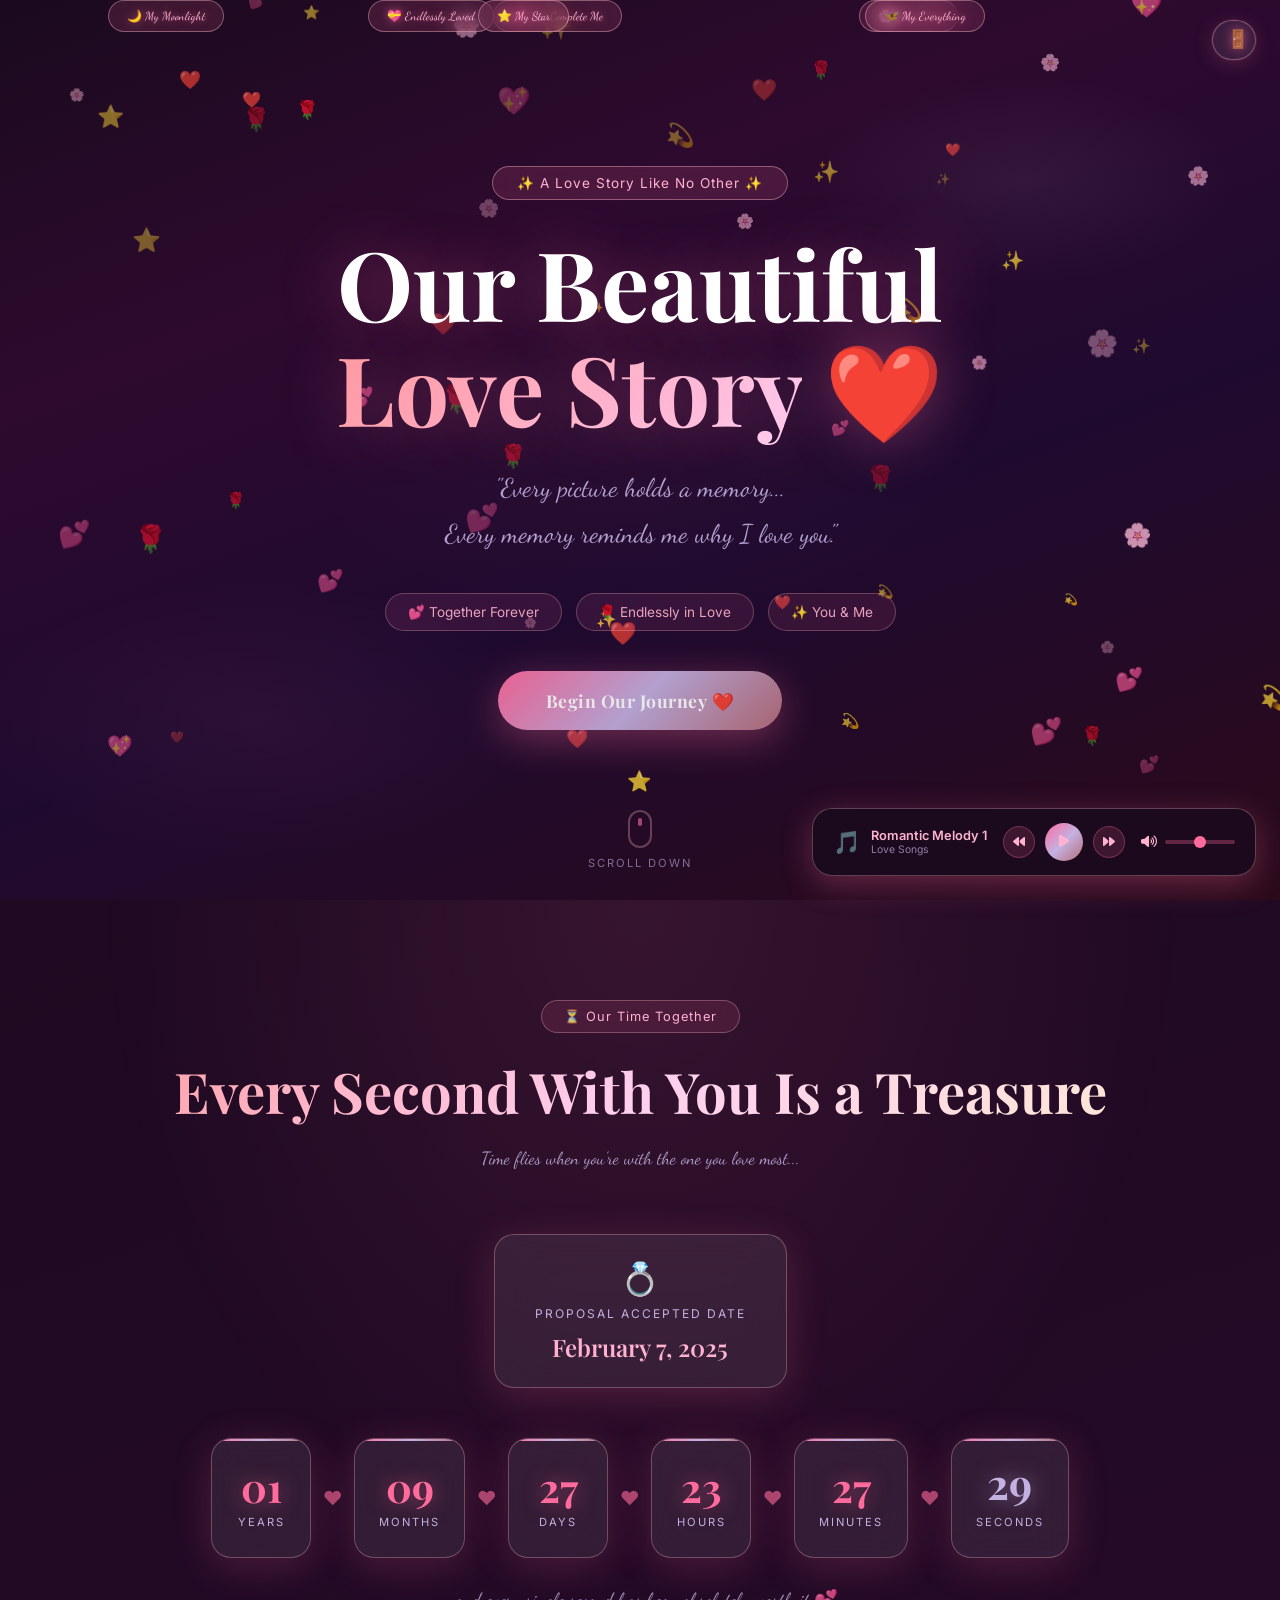
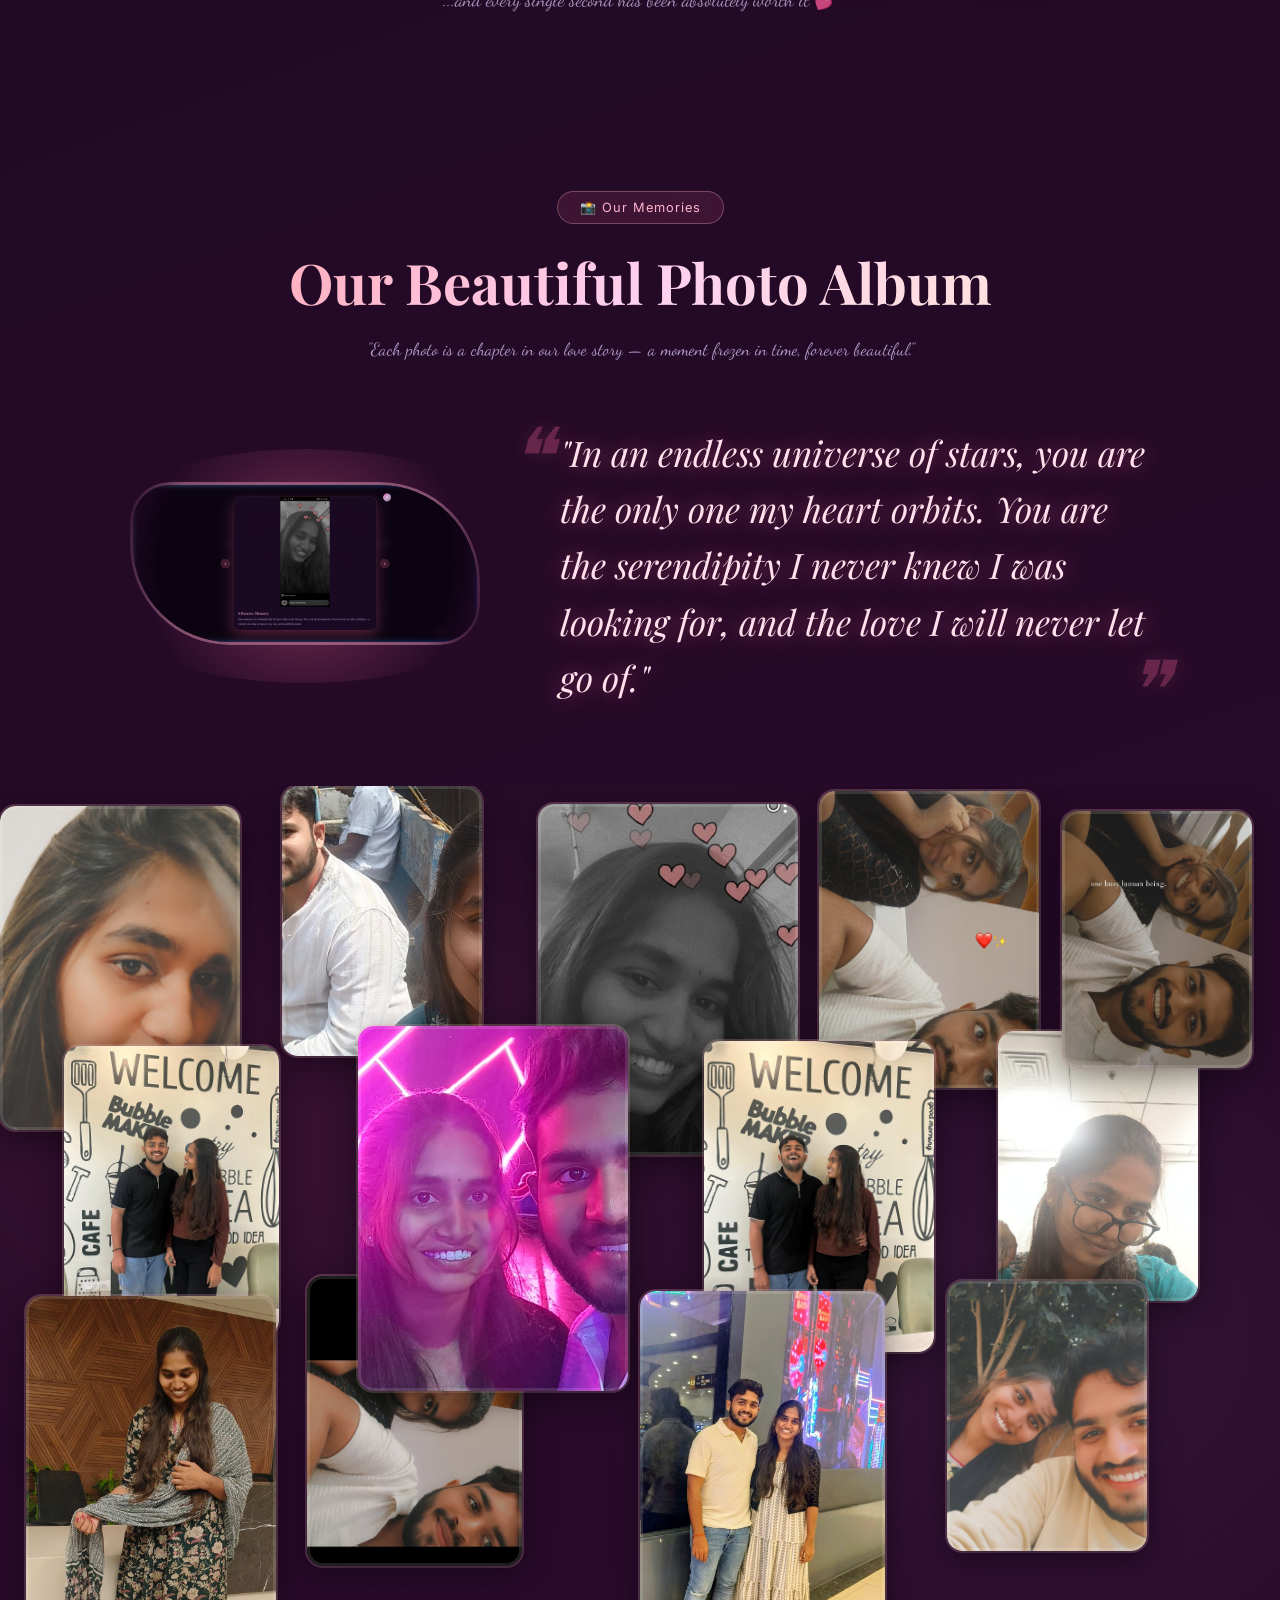
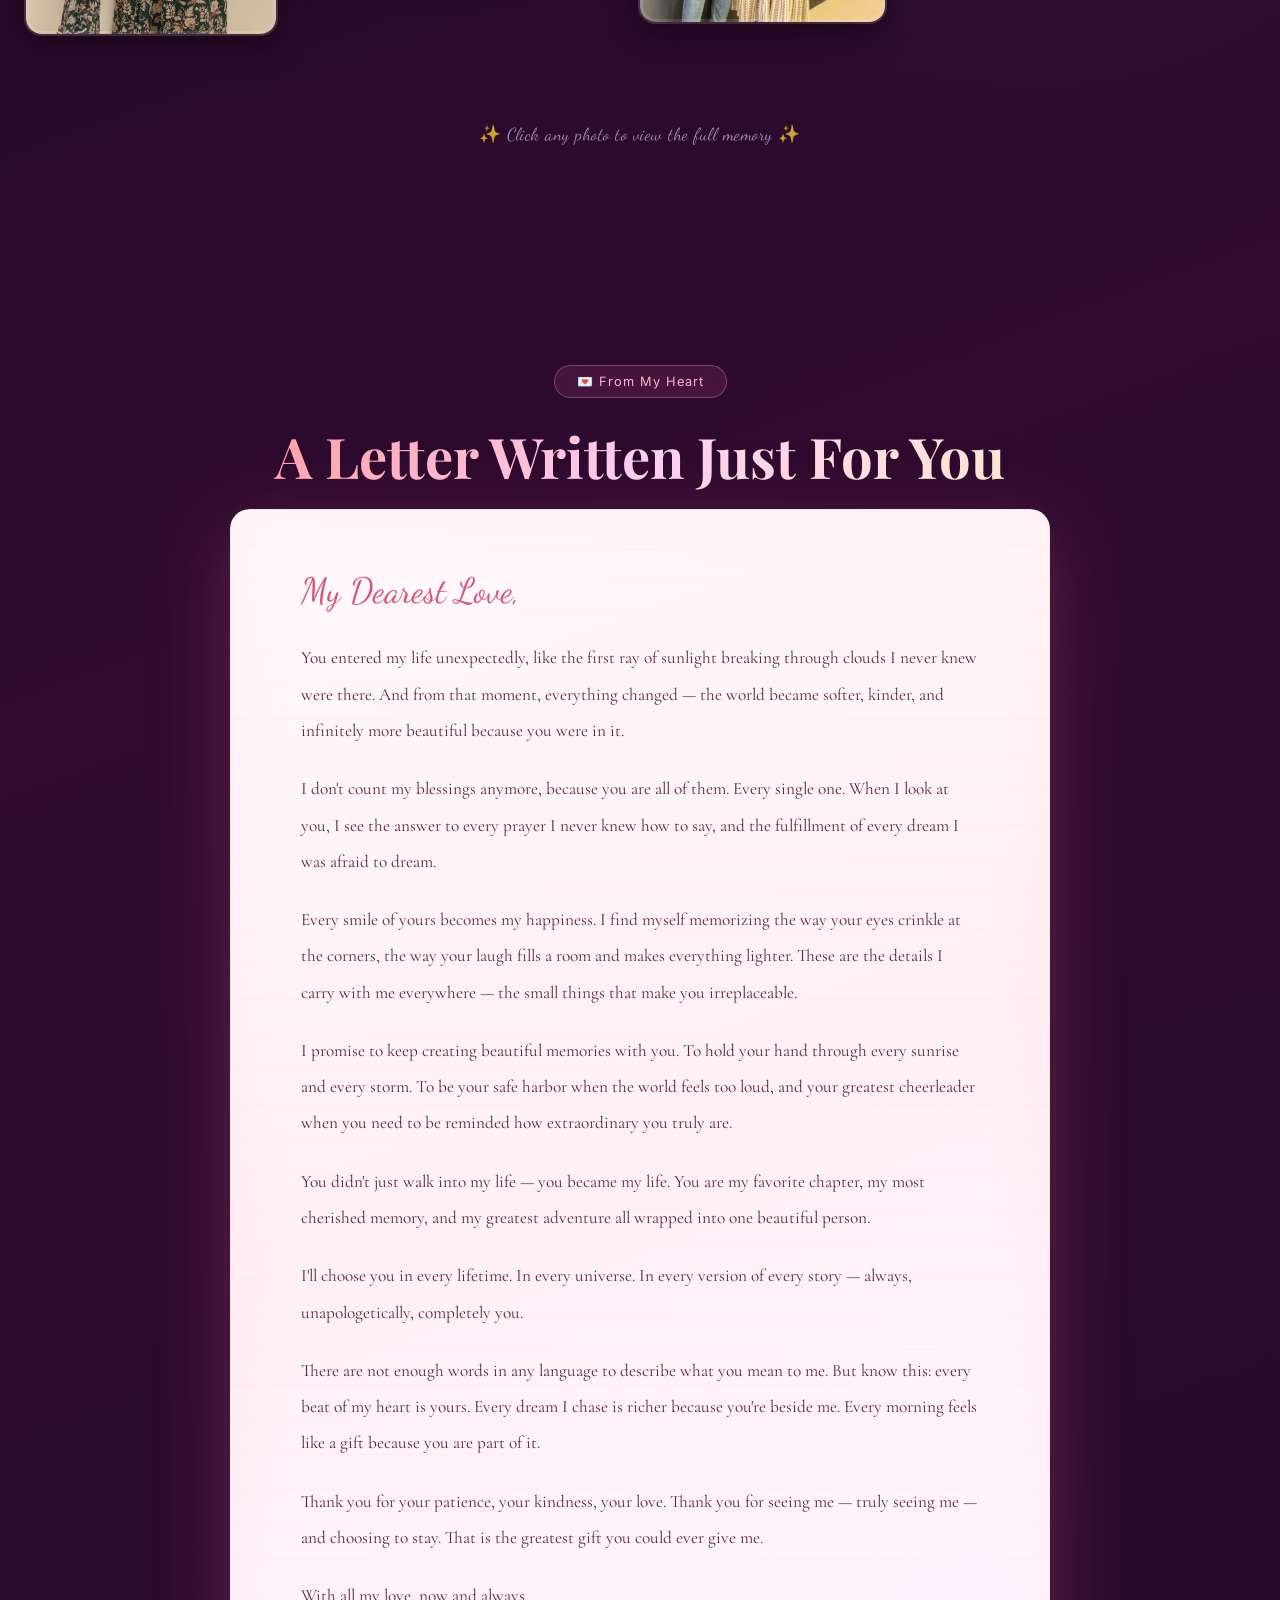
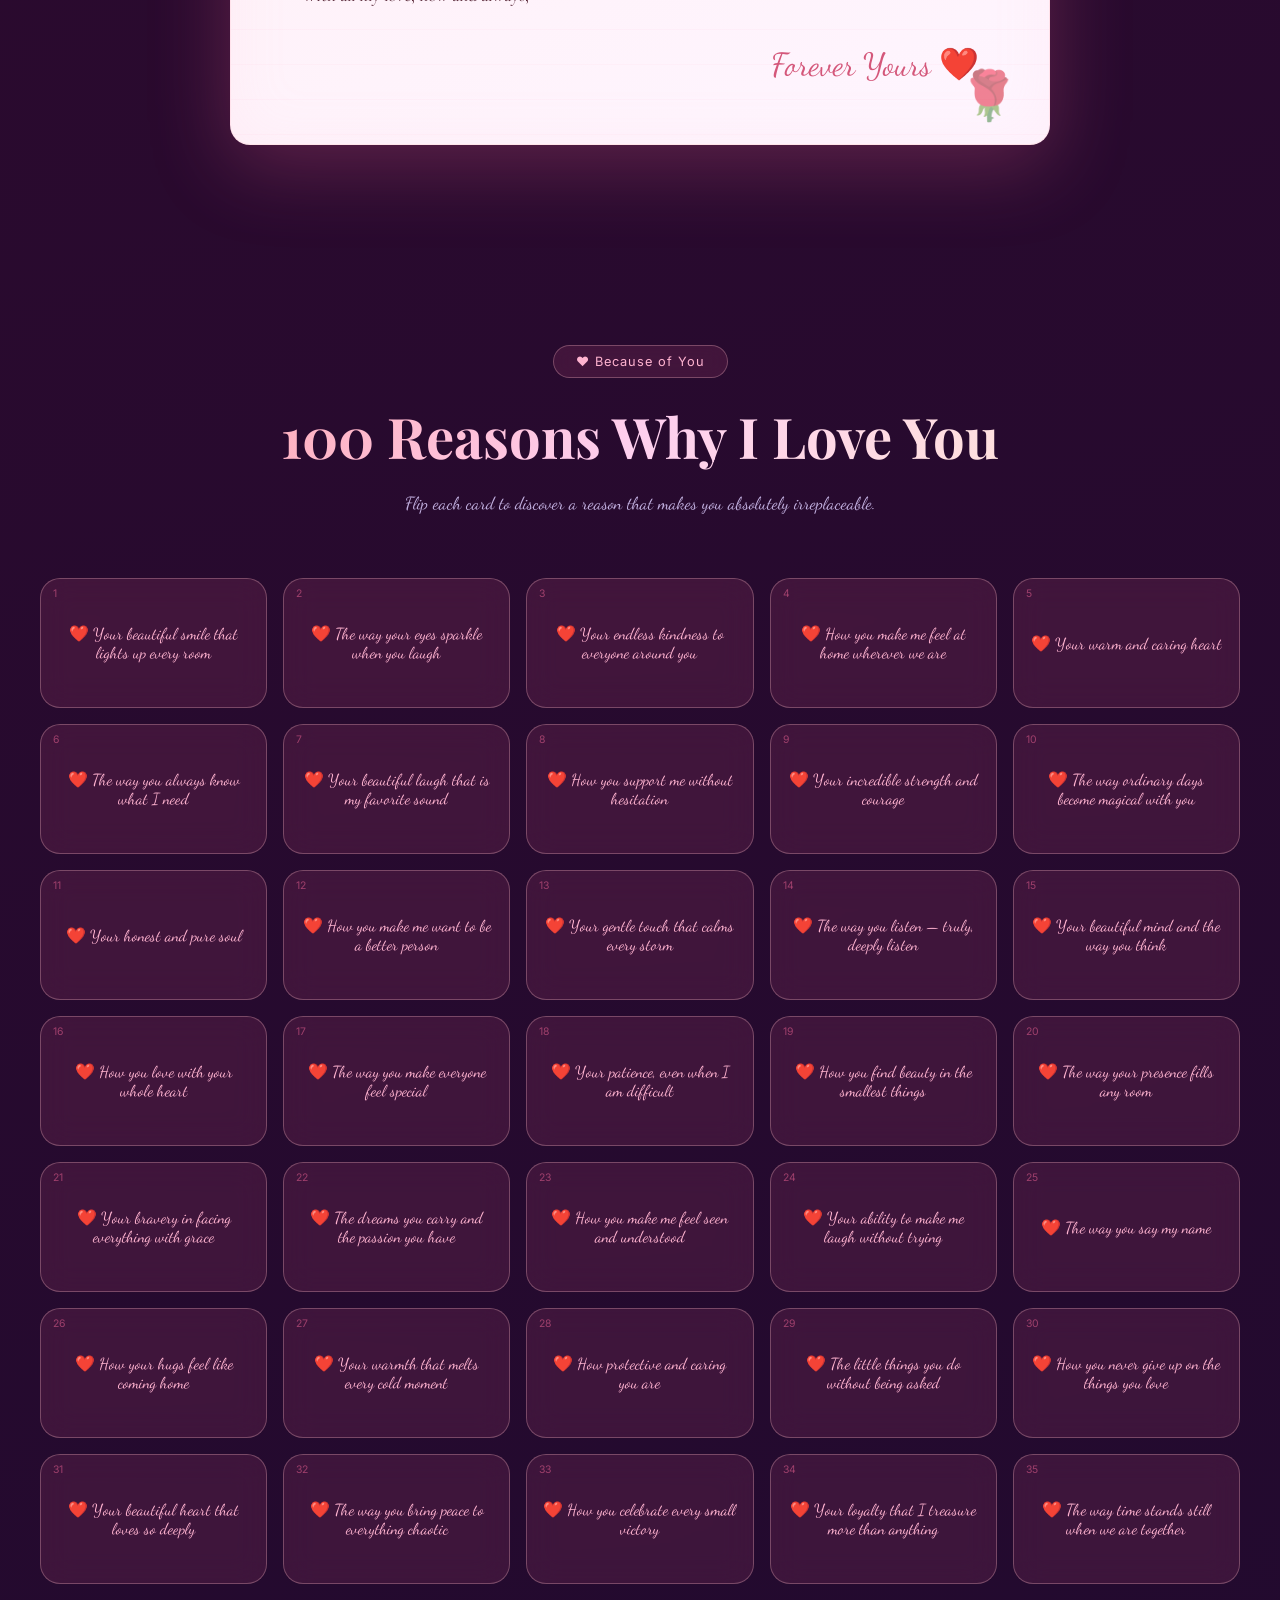
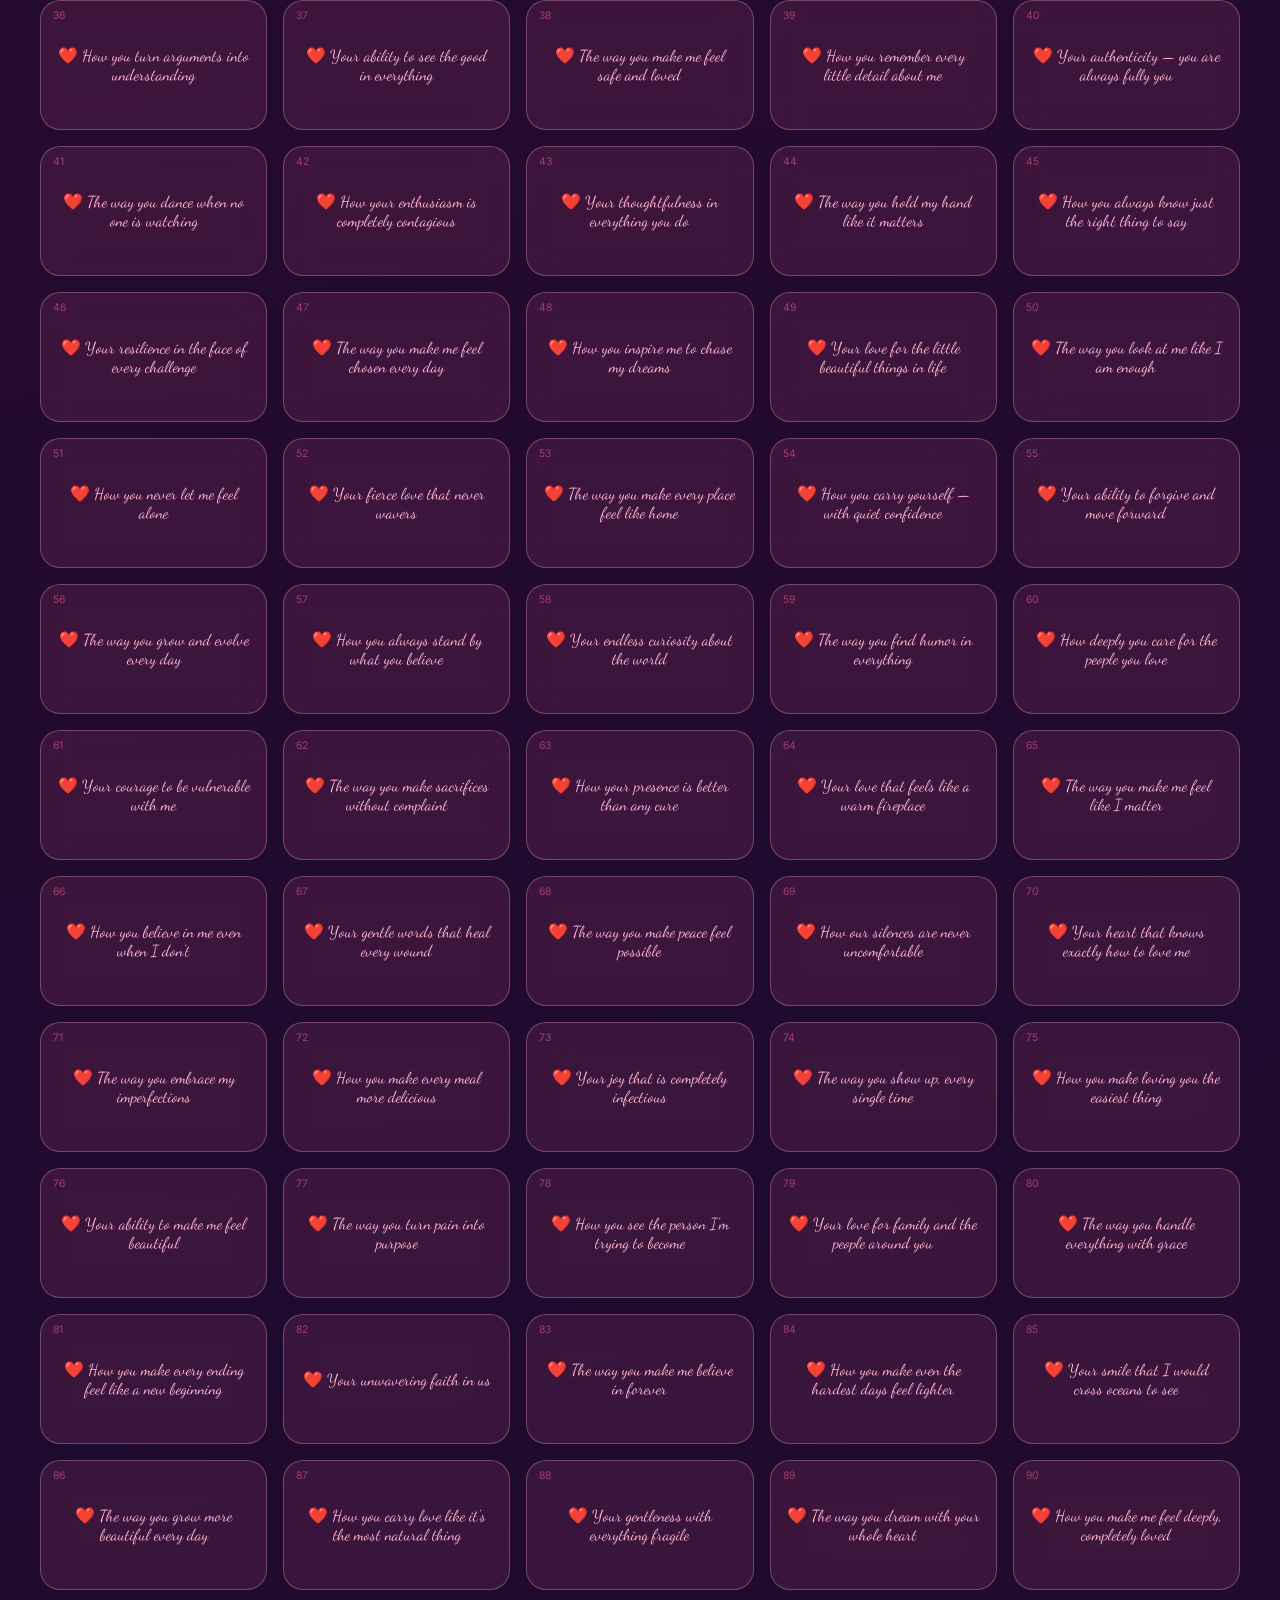
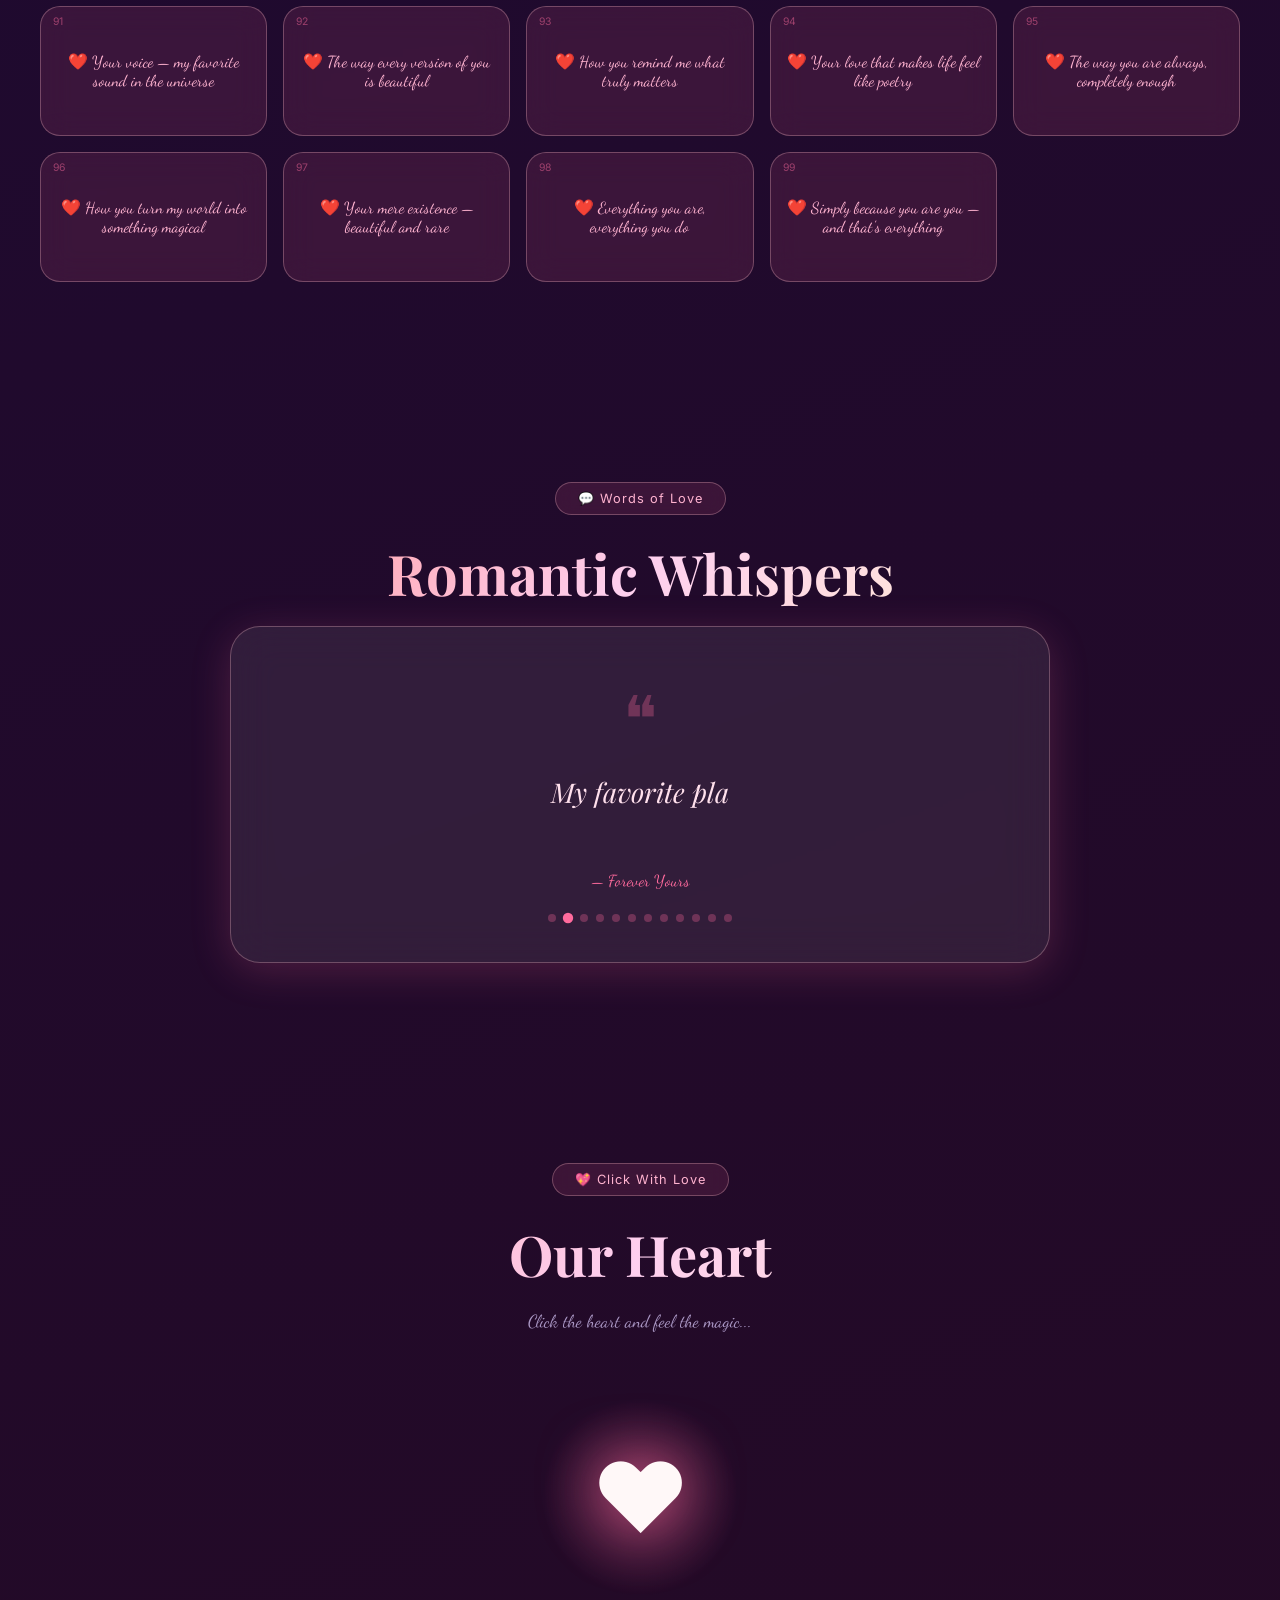
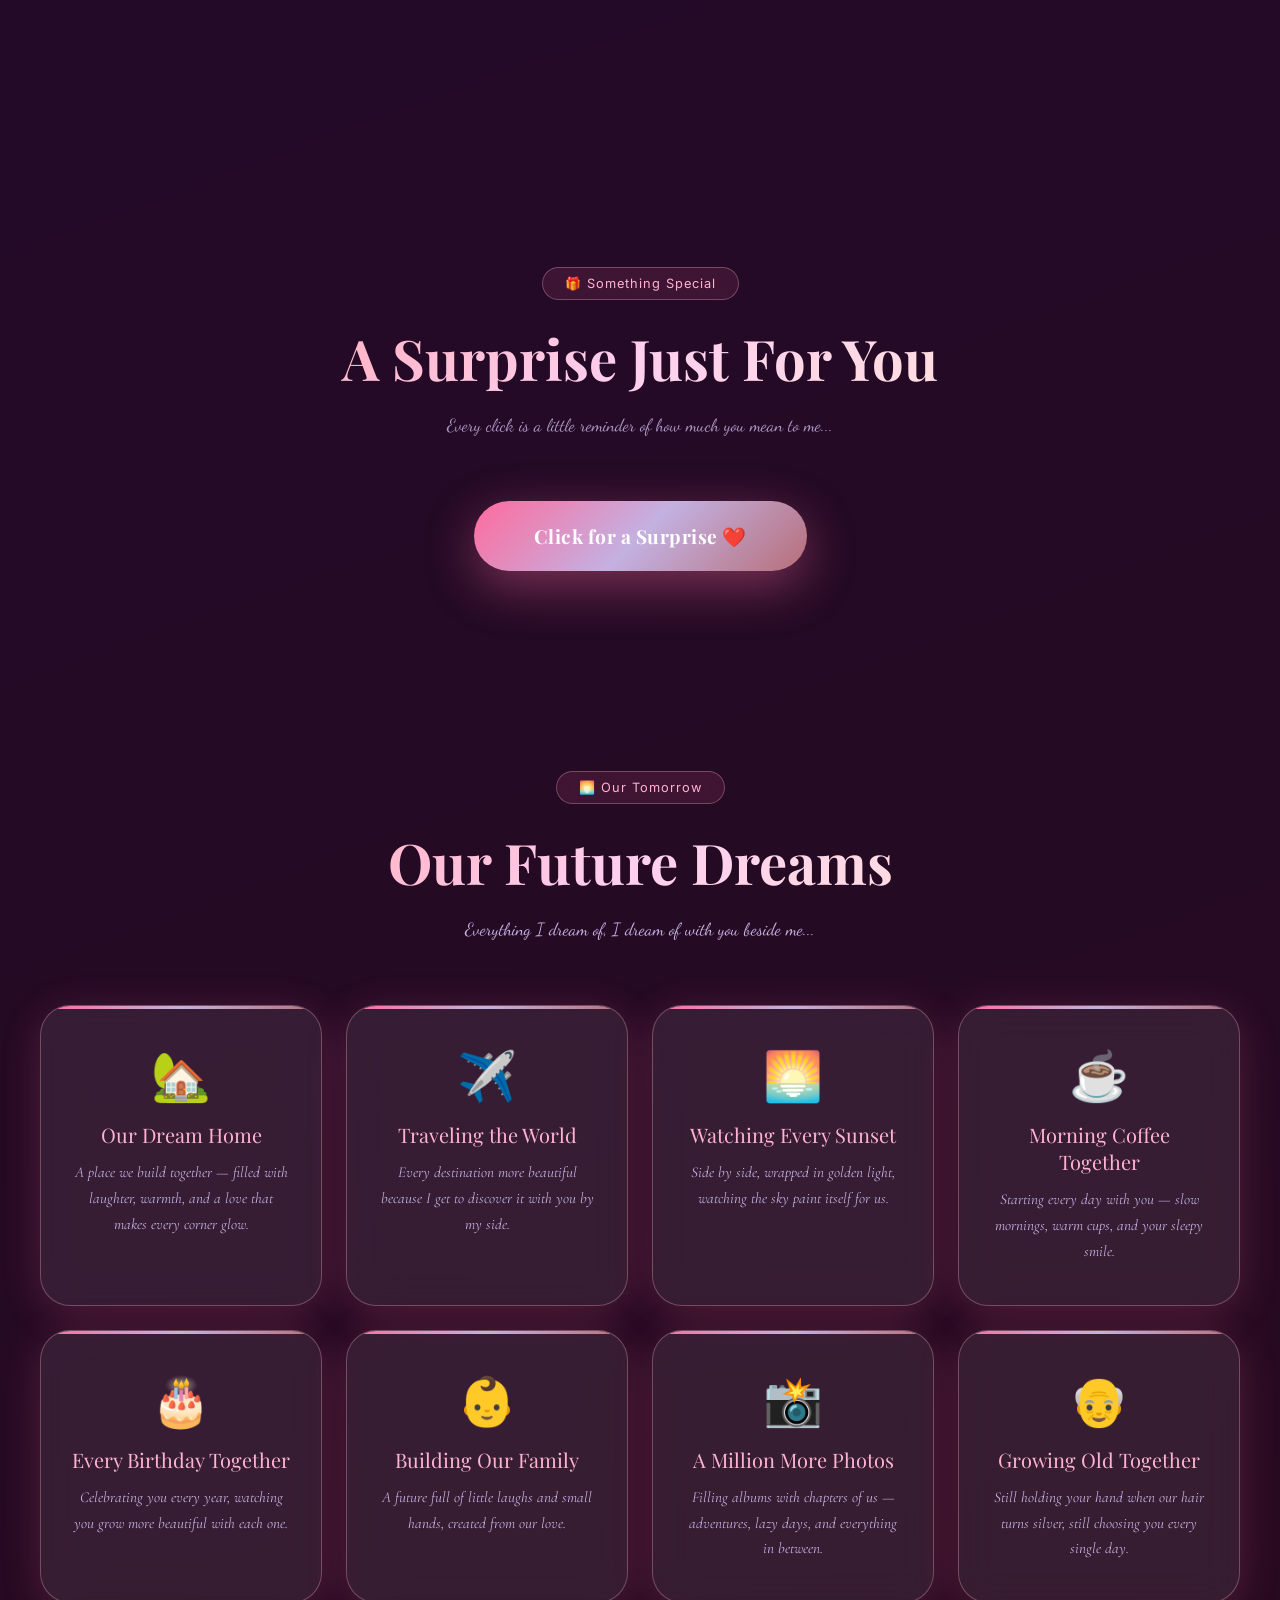
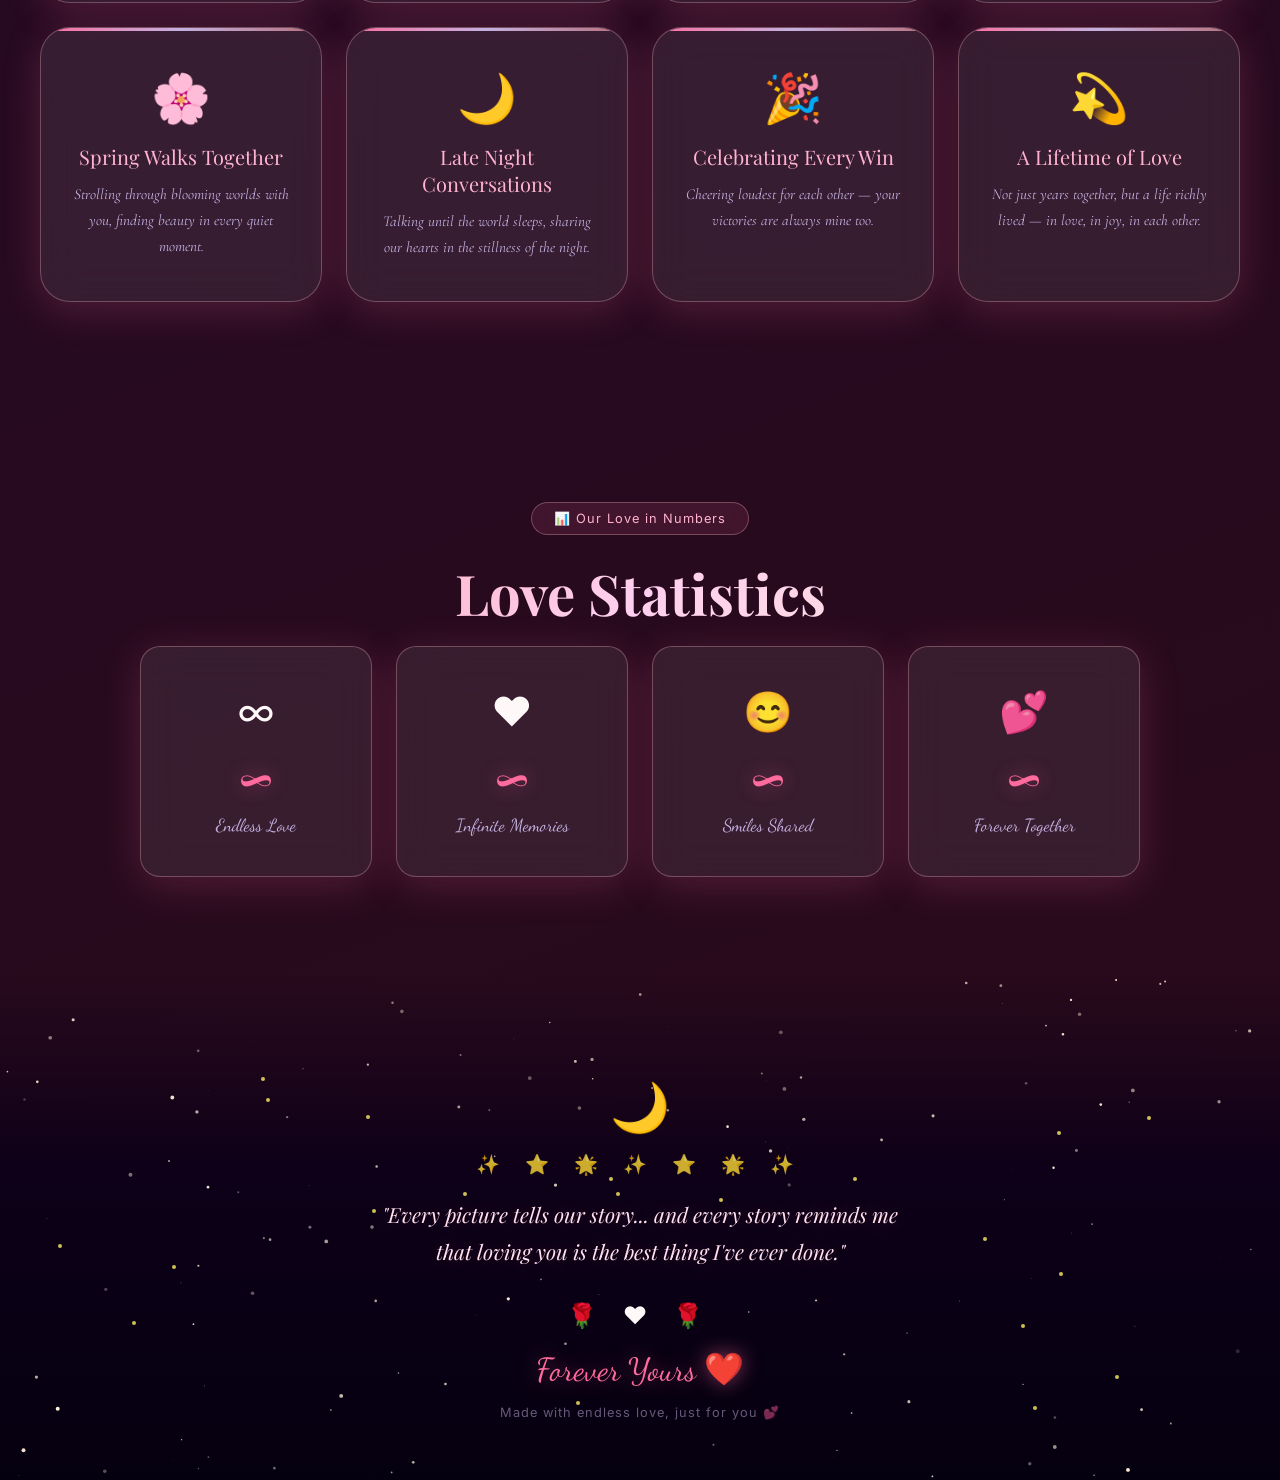
==== commit 0326b65a: "Add special profile and quote section to gallery" ====
--- a/main.html
+++ b/main.html
@@ -133,6 +133,20 @@
       <h2 class="section-title">Our Beautiful Photo Album</h2>
       <p class="section-sub">"Each photo is a chapter in our love story — a moment frozen in time, forever beautiful."</p>
     </div>
+
+    <!-- Special Profile & Quote Section -->
+    <div class="profile-quote-section" data-aos="zoom-in">
+      <div class="pq-photo-container">
+        <div class="pq-glow"></div>
+        <img src="photos/tharun.png" alt="My Love" class="pq-photo" />
+      </div>
+      <div class="pq-quote-container">
+        <div class="pq-quote">
+          "In an endless universe of stars, you are the only one my heart orbits. You are the serendipity I never knew I was looking for, and the love I will never let go of."
+        </div>
+      </div>
+    </div>
+
     <!-- Floating petal photos scene -->
     <div class="floating-scene" id="floating-scene">
       <div class="scene-bg-glow"></div>
--- a/style.css
+++ b/style.css
@@ -636,22 +636,86 @@
 .footer-divider { font-size: 1.5rem; margin-bottom: 20px; letter-spacing: 10px; }
 .footer-forever { font-family: var(--font-script); font-size: 2rem; color: var(--pink); text-shadow: 0 0 20px rgba(255, 107, 157, 0.5); margin-bottom: 16px; }
 .footer-credits { font-size: 0.8rem; color: var(--lavender); opacity: 0.5; letter-spacing: 1px; }
+/* ---------- PROFILE & QUOTE SECTION ---------- */
+.profile-quote-section { display: flex; align-items: center; justify-content: center; gap: 80px; max-width: 1100px; margin: 40px auto 80px; padding: 0 40px; position: relative; z-index: 10; }
+.pq-photo-container { position: relative; flex: 0 0 350px; }
+.pq-glow { position: absolute; top: 50%; left: 50%; transform: translate(-50%, -50%); width: 140%; height: 140%; background: radial-gradient(circle, rgba(255, 107, 157, 0.4) 0%, transparent 60%); border-radius: 50%; z-index: 1; animation: pulseGlow 4s infinite alternate; }
+.pq-photo { position: relative; width: 100%; border-radius: 40px 100px 40px 100px; border: 3px solid rgba(255, 179, 208, 0.4); box-shadow: 0 20px 50px rgba(0, 0, 0, 0.6), 0 0 40px rgba(255, 107, 157, 0.3); z-index: 2; object-fit: cover; transition: transform 0.5s ease; -webkit-mask-image: radial-gradient(circle at center, black 75%, transparent 100%); mask-image: radial-gradient(circle at center, black 75%, transparent 100%); }
+.pq-photo:hover { transform: scale(1.03) rotate(1deg); }
+.pq-quote-container { flex: 1; }
+.pq-quote { font-family: var(--font-display); font-size: 2.2rem; line-height: 1.6; color: #ffe0ec; text-shadow: 0 0 20px rgba(255, 107, 157, 0.5); font-style: italic; position: relative; }
+.pq-quote::before { content: '❝'; font-family: var(--font-script); font-size: 5rem; color: var(--pink); opacity: 0.3; position: absolute; top: -30px; left: -50px; }
+.pq-quote::after { content: '❞'; font-family: var(--font-script); font-size: 5rem; color: var(--pink); opacity: 0.3; position: absolute; bottom: -50px; right: -20px; }
 
 /* ---------- RESPONSIVE ---------- */
 @media (max-width: 768px) {
-  .section { padding: 60px 20px; }
-  .timer-display { gap: 8px; }
-  .timer-unit { min-width: 70px; padding: 20px 14px; }
-  .timer-num { font-size: 1.8rem; }
-  .gallery-grid { grid-template-columns: 1fr; }
-  .letter-paper { padding: 40px 28px; }
+  .section { padding: 50px 15px; }
+  
+  /* Hero Section */
+  .hero-title { font-size: 2.8rem; line-height: 1.2; margin-bottom: 15px; }
+  .hero-subtitle { font-size: 1.1rem; padding: 0 10px; }
+  .hero-stats { flex-direction: column; gap: 10px; }
+  .stat-bubble { font-size: 0.9rem; padding: 8px 16px; }
+  
+  /* Profile & Quote Section */
+  .profile-quote-section { flex-direction: column; gap: 30px; margin: 30px auto; padding: 0 20px; }
+  .pq-photo-container { flex: 0 0 auto; width: 250px; }
+  .pq-quote { font-size: 1.4rem; text-align: center; }
+  .pq-quote::before { left: -15px; top: -20px; font-size: 4rem; }
+  .pq-quote::after { right: -5px; bottom: -30px; font-size: 4rem; }
+  
+  /* Timer Section */
+  .timer-display { flex-wrap: wrap; justify-content: center; gap: 10px; }
+  .timer-date-row { flex-direction: column; width: 100%; align-items: center; }
+  .timer-date-card { width: 90%; max-width: 100% !important; padding: 20px !important; }
+  .timer-unit { min-width: 80px; padding: 15px; flex: 1 1 30%; }
+  .timer-num { font-size: 1.5rem; }
+  .timer-sep { display: none; /* Hide separators on mobile as they wrap poorly */ }
+  
+  /* Gallery - Flow Layout instead of Absolute */
+  .gallery-header { padding: 0 15px; }
+  .floating-scene {
+    display: flex !important;
+    flex-wrap: wrap;
+    justify-content: space-evenly;
+    gap: 15px;
+    min-height: auto !important;
+    padding: 20px 0;
+  }
+  .petal-photo {
+    position: relative !important;
+    left: auto !important;
+    top: auto !important;
+    width: 45% !important;
+    margin-bottom: 20px;
+  }
+  .petal-frame {
+    width: 100% !important;
+    height: auto !important;
+    aspect-ratio: 1 / 1.35;
+  }
+  .petal-frame img {
+    width: 100% !important;
+    height: 100% !important;
+    object-fit: cover;
+  }
+  
+  /* Other sections */
+  .letter-paper { padding: 25px 15px; font-size: 0.9rem; line-height: 1.6; }
+  .letter-body { max-height: 55vh; overflow-y: auto; padding-right: 10px; margin-bottom: 15px; }
+  .letter-body::-webkit-scrollbar { width: 4px; }
+  .letter-body::-webkit-scrollbar-thumb { background: rgba(255, 179, 208, 0.5); border-radius: 4px; }
+  
+  .reasons-grid { grid-template-columns: 1fr 1fr; gap: 10px; }
+  .reason-card { min-height: 85px; padding: 12px; font-size: 0.85rem; }
+  .dreams-grid { grid-template-columns: 1fr; gap: 12px; }
+  .dream-card { min-height: 100px; }
+  
+  /* Utilities */
   .music-player { min-width: unset; width: calc(100vw - 32px); right: 16px; bottom: 16px; flex-wrap: wrap; gap: 10px; }
-  .reasons-grid { grid-template-columns: repeat(auto-fill, minmax(140px, 1fr)); }
   .lb-nav { display: none; }
-  .lightbox-container { max-width: 95vw; }
-  .sm-content { padding: 40px 24px; }
-  .surprise-btn { padding: 18px 40px; font-size: 1rem; }
-  .timer-sep { font-size: 0.8rem; }
+  .lightbox-container { max-width: 95vw; padding: 15px; }
+  .lb-img { max-height: 50vh; }
 }
 
 @keyframes sparkle { 0%, 100% { opacity: 0; transform: scale(0) rotate(0deg); } 50% { opacity: 1; transform: scale(1) rotate(180deg); } }
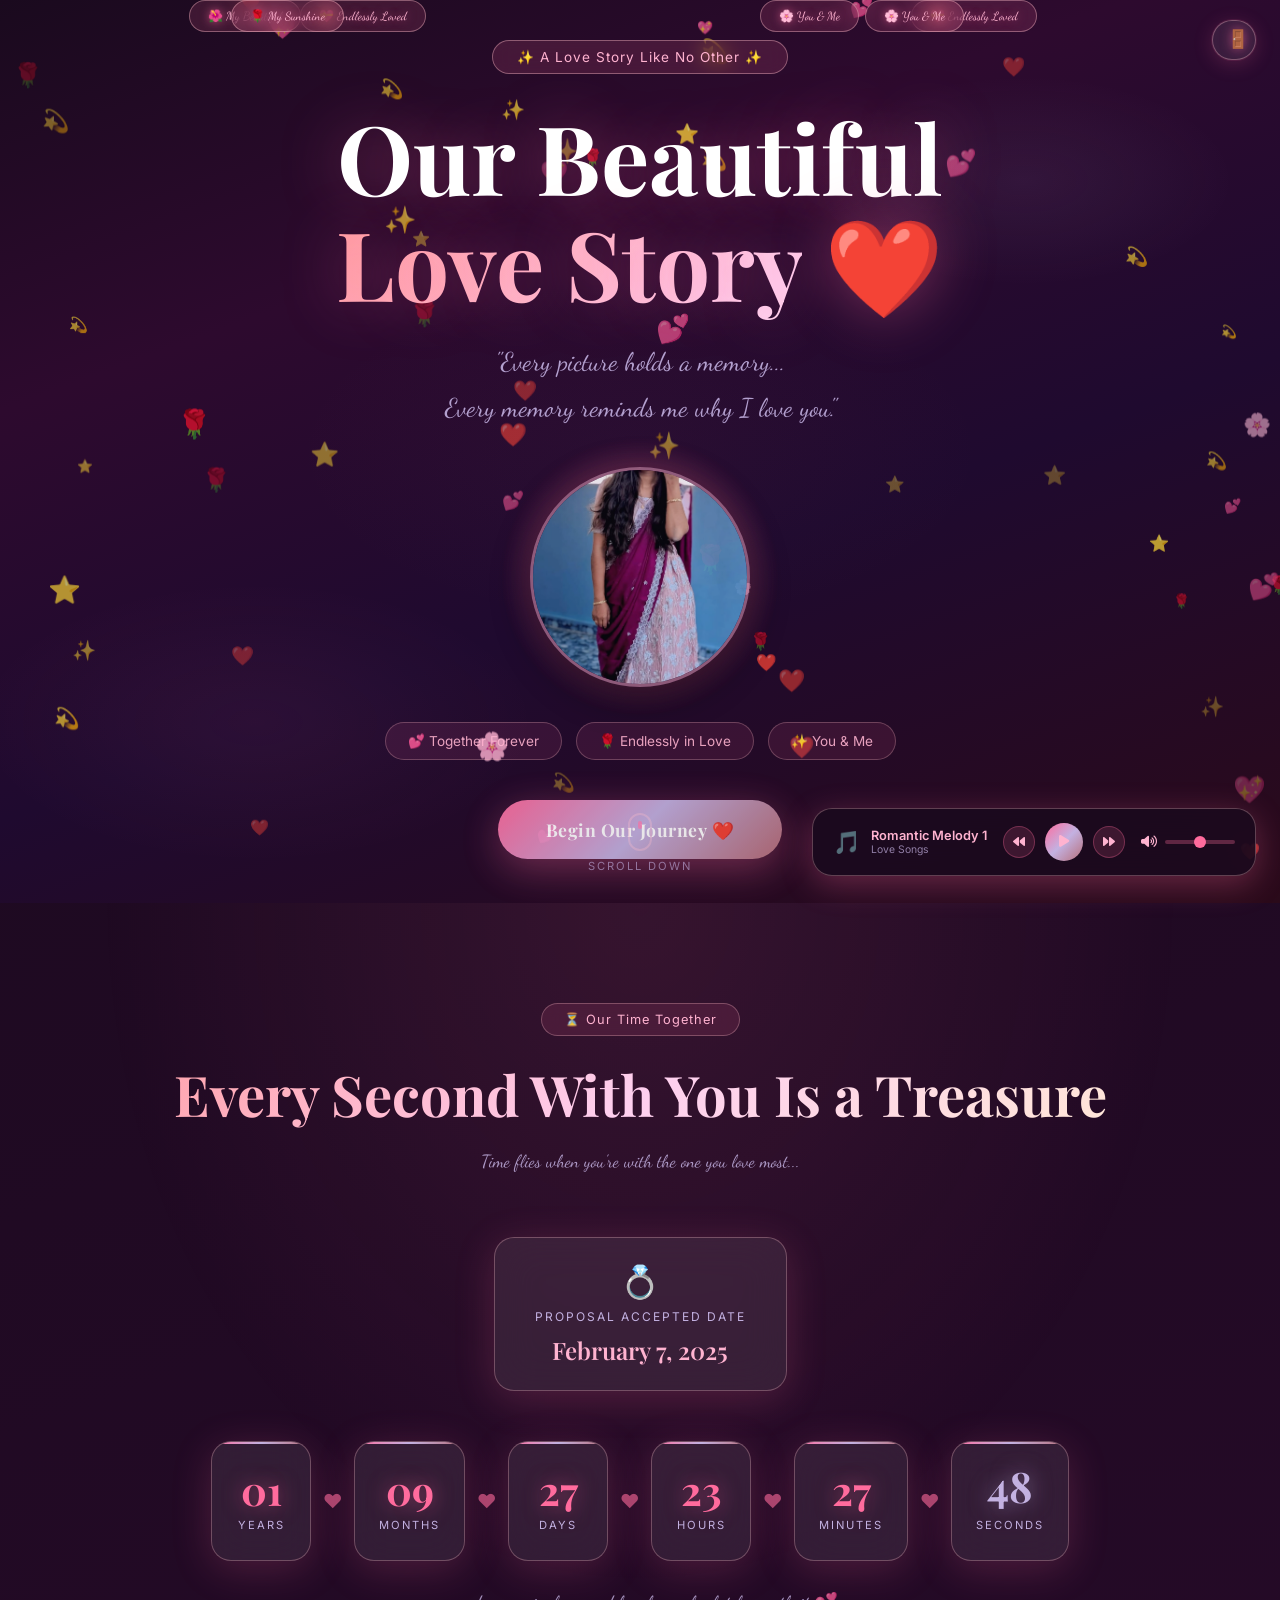
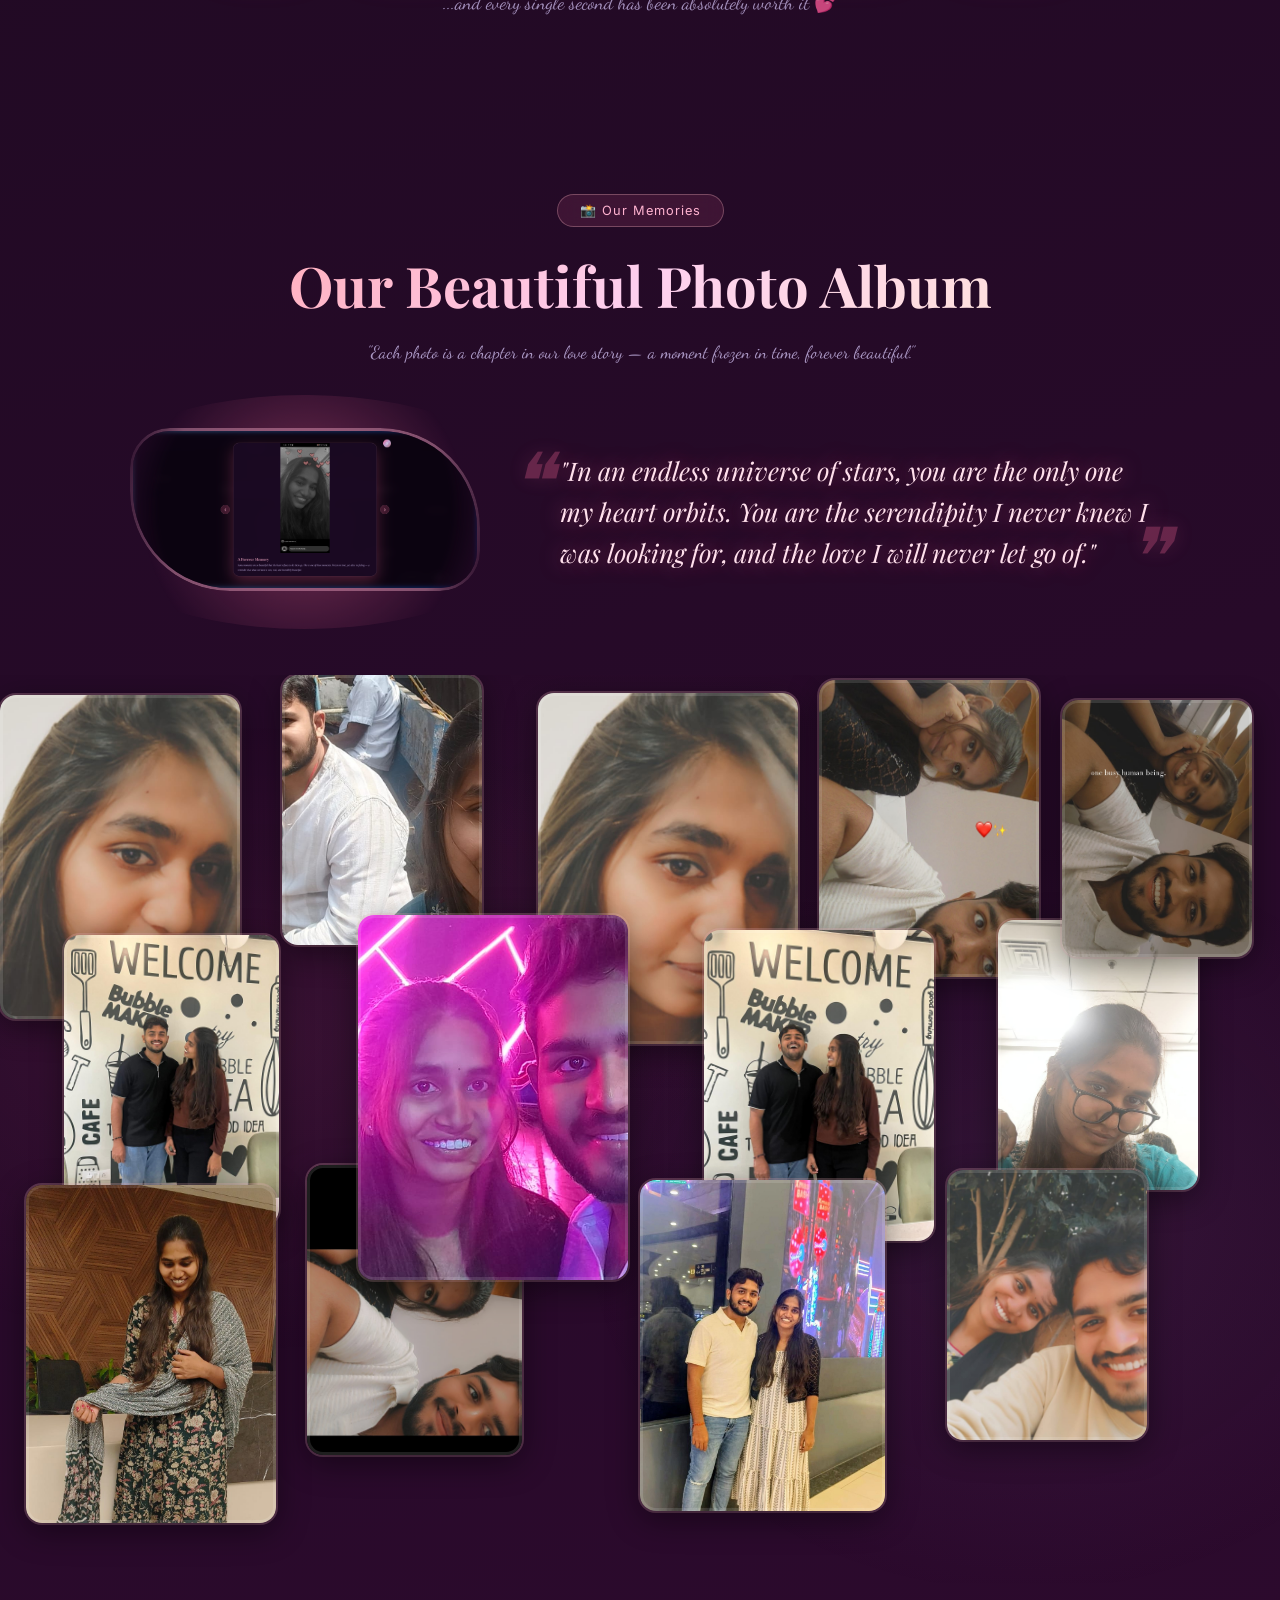
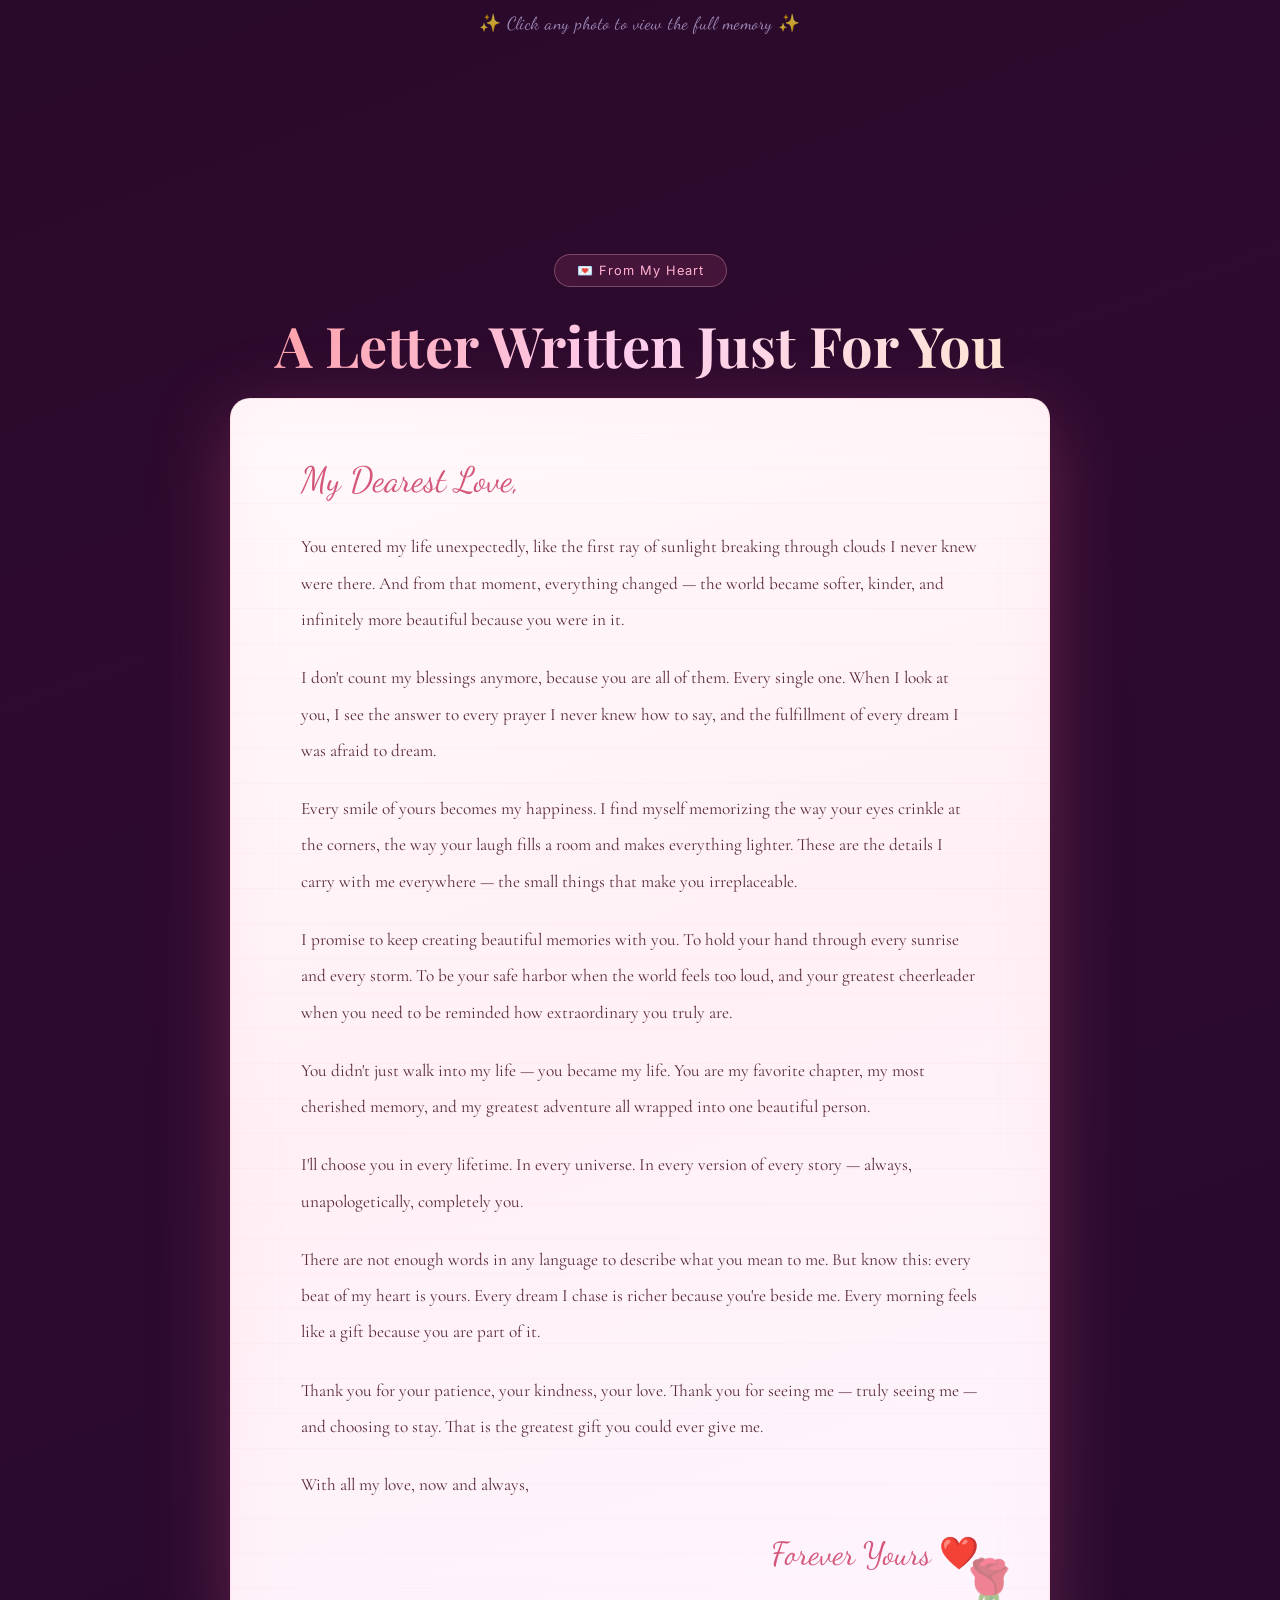
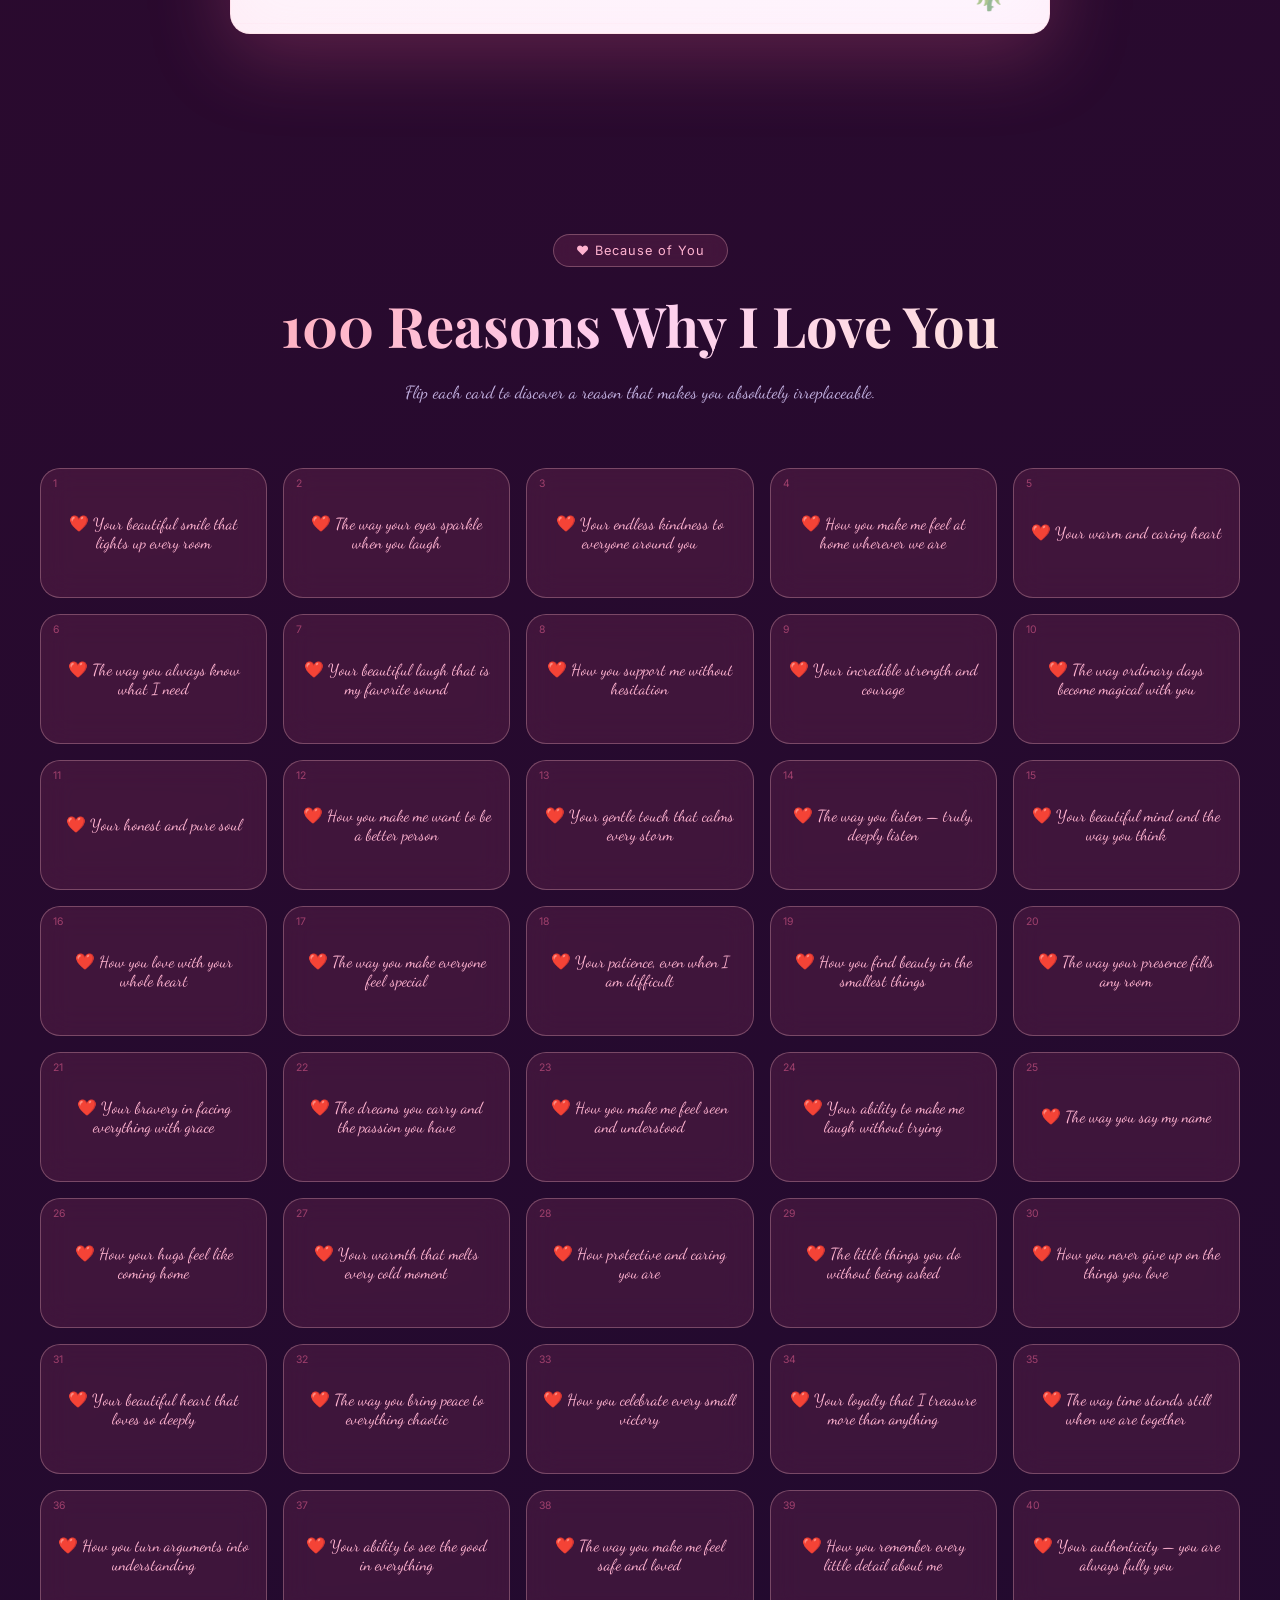
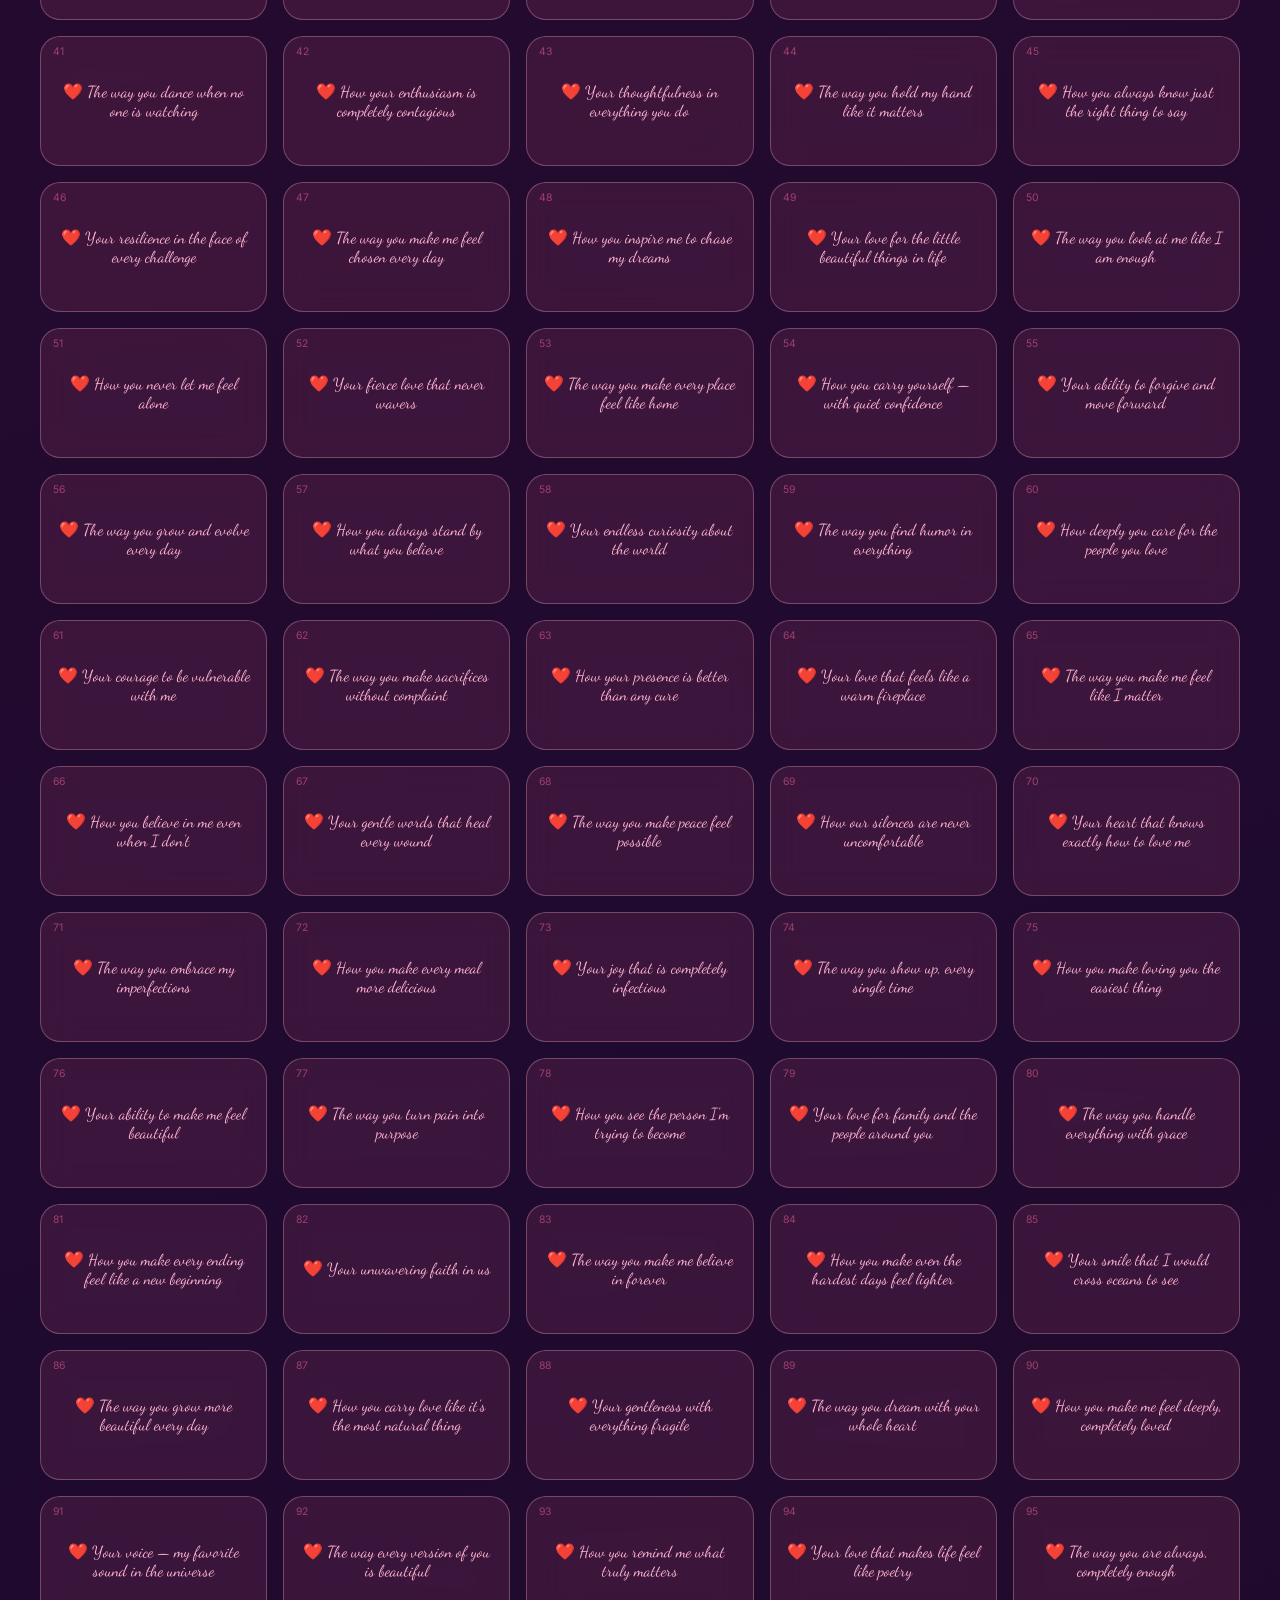
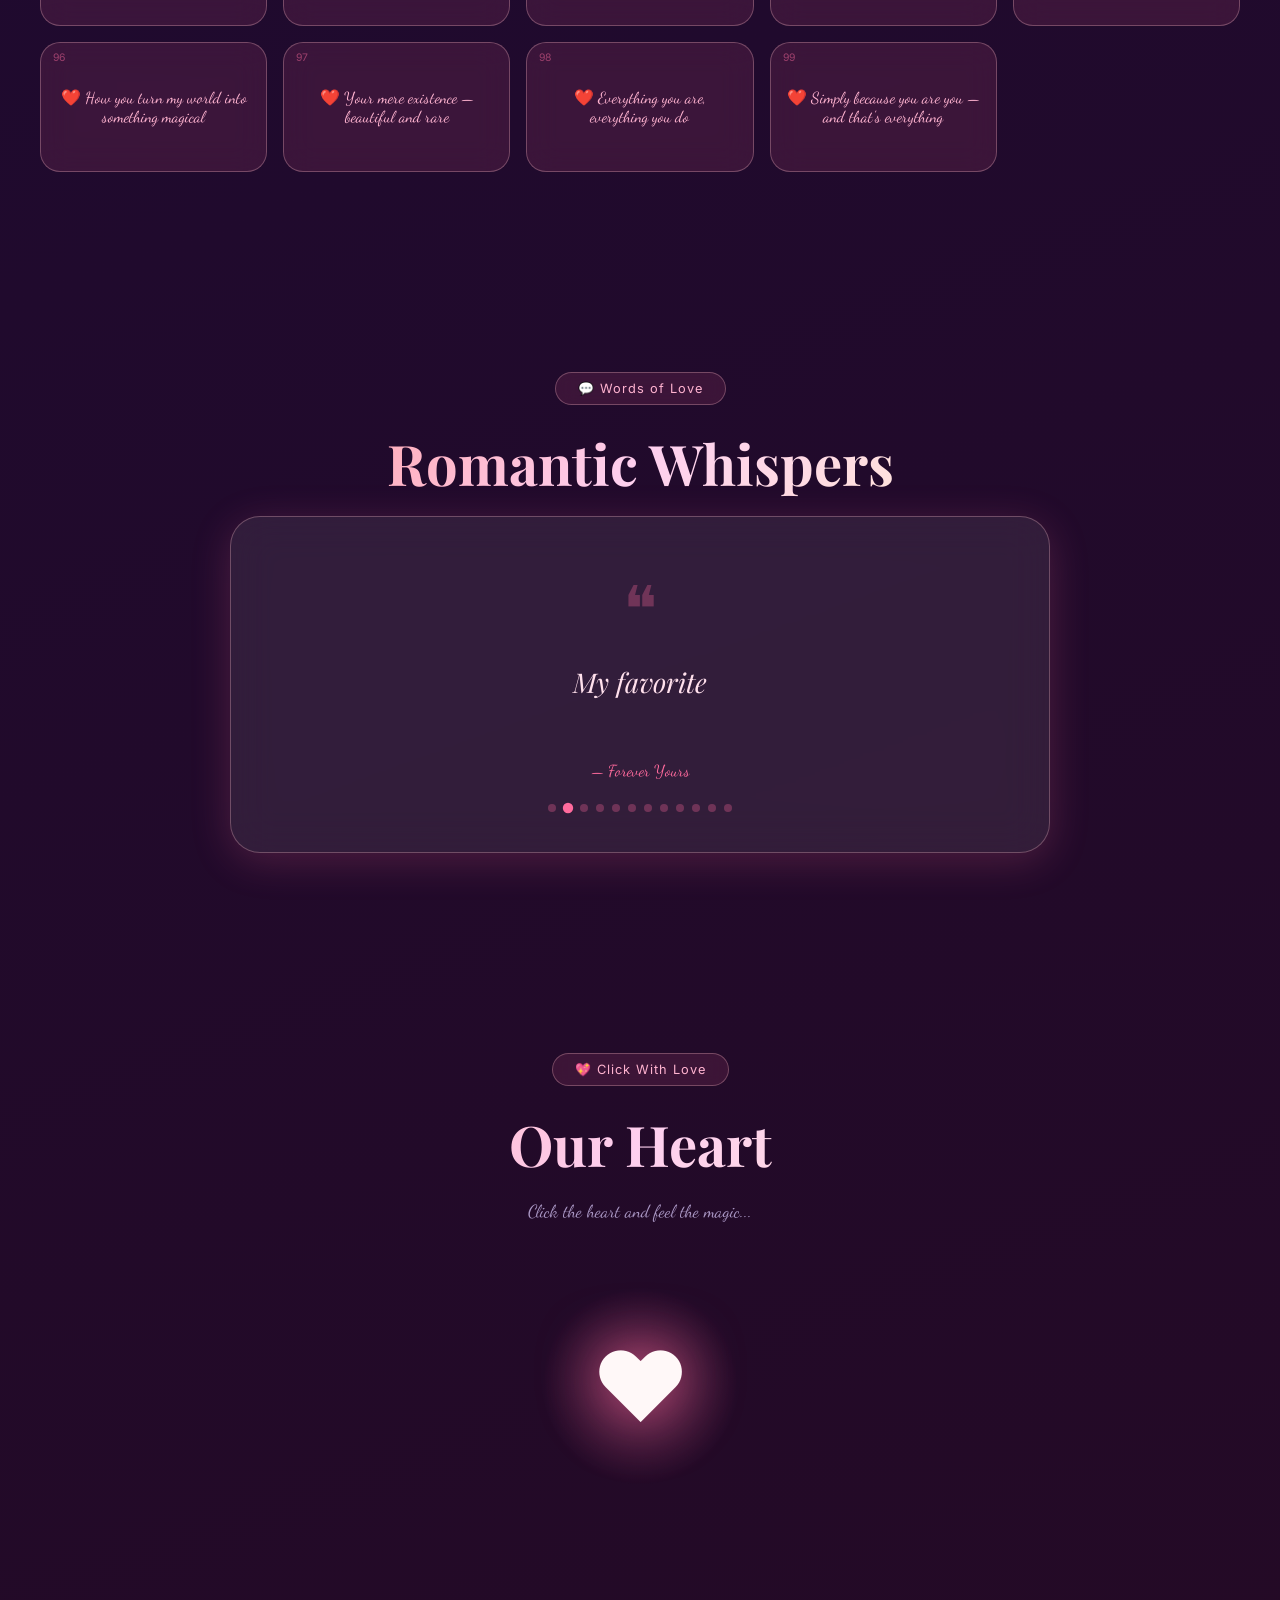
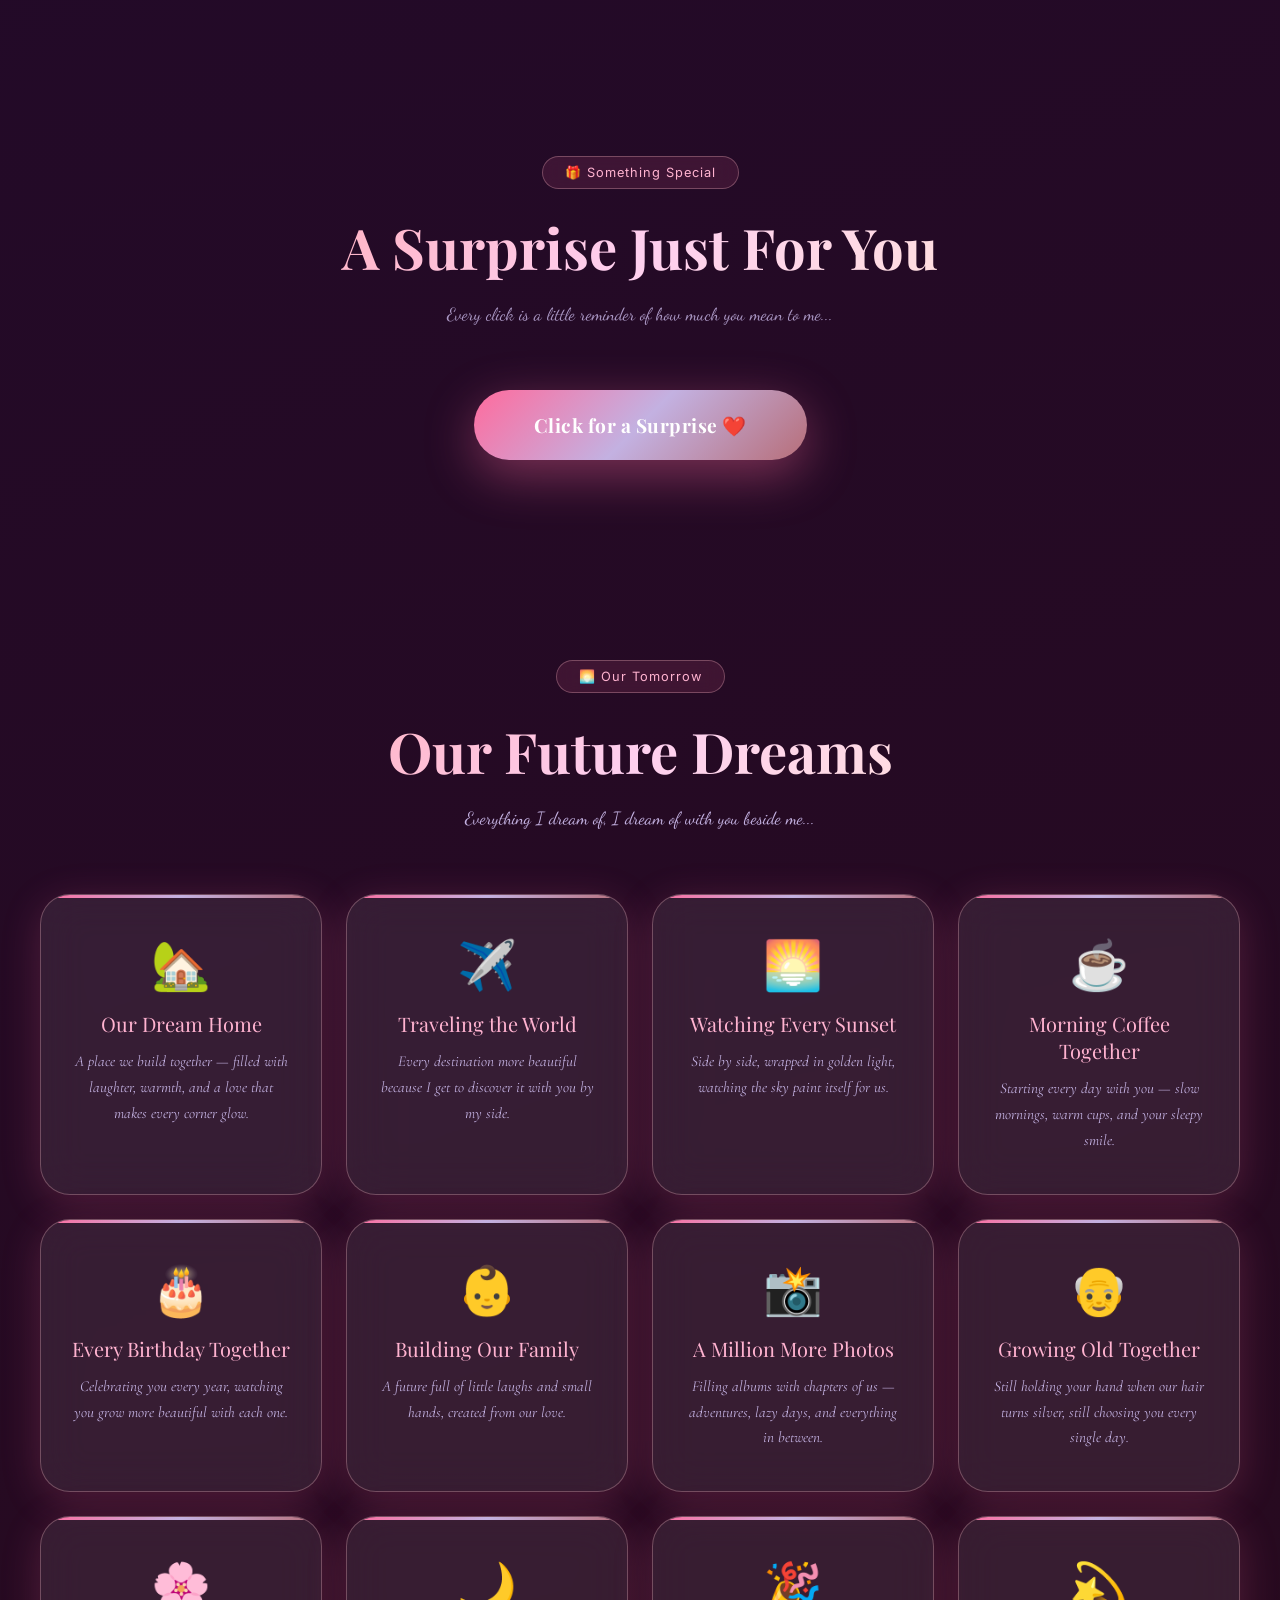
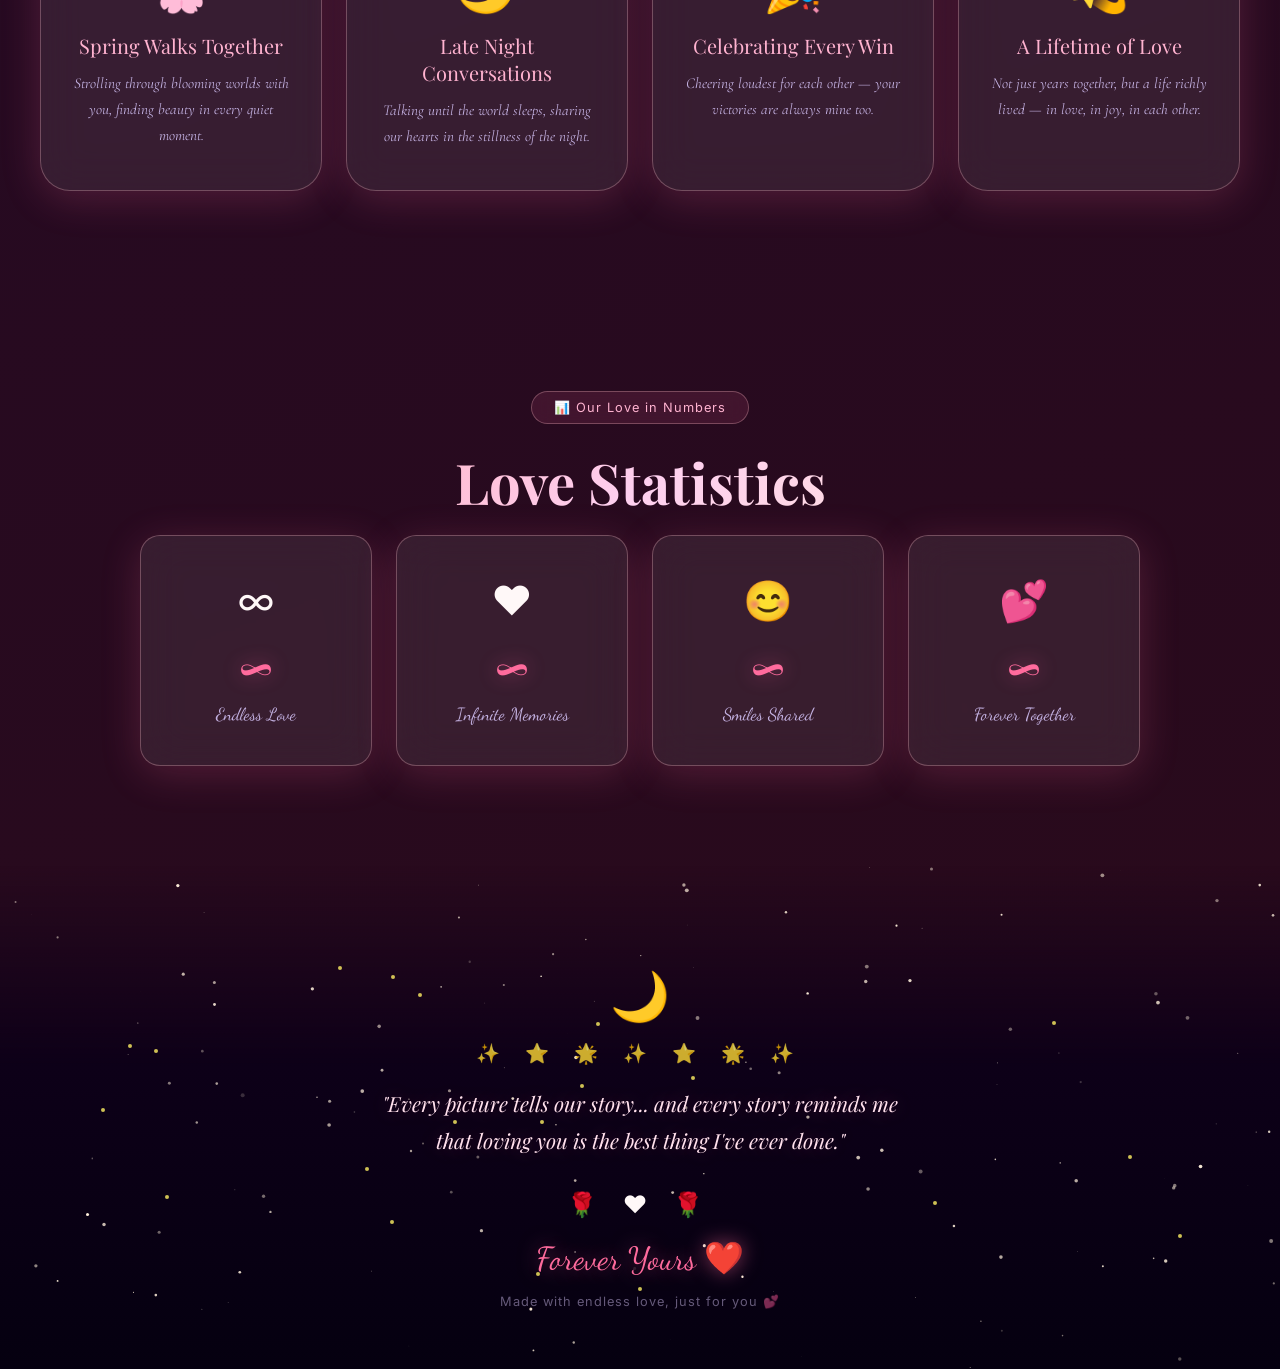
==== commit 82b05344: "Add photo to hero section" ====
--- a/main.html
+++ b/main.html
@@ -64,6 +64,13 @@
       <div class="hero-badge">✨ A Love Story Like No Other ✨</div>
       <h1 class="hero-title">Our Beautiful<br/><span class="gradient-text">Love Story</span> ❤️</h1>
       <p class="hero-subtitle">"Every picture holds a memory...<br/>Every memory reminds me why I love you."</p>
+      
+      <!-- New Hero Photo -->
+      <div class="hero-photo-wrap" data-aos="zoom-in" data-aos-delay="200">
+        <div class="hero-photo-glow"></div>
+        <img src="photos/hero_ammu.jpeg" alt="Ammu" class="hero-img" />
+      </div>
+
       <div class="hero-stats">
         <div class="stat-bubble">💕 Together Forever</div>
         <div class="stat-bubble">🌹 Endlessly in Love</div>
--- a/style.css
+++ b/style.css
@@ -241,6 +241,10 @@
   animation: subFadeIn 1.5s ease-out 0.3s both;
 }
 @keyframes subFadeIn { from { opacity: 0; transform: translateY(20px); } to { opacity: 0.9; transform: translateY(0); } }
+.hero-photo-wrap { position: relative; width: 220px; height: 220px; margin: 0 auto 35px; animation: subFadeIn 1.5s ease-out 0.4s both; }
+.hero-photo-glow { position: absolute; top: 50%; left: 50%; transform: translate(-50%, -50%); width: 140%; height: 140%; background: radial-gradient(circle, rgba(255, 107, 157, 0.4) 0%, transparent 65%); border-radius: 50%; z-index: 1; animation: pulseGlow 4s infinite alternate; }
+.hero-img { position: relative; width: 100%; height: 100%; border-radius: 50%; object-fit: cover; border: 3px solid rgba(255, 179, 208, 0.5); box-shadow: 0 10px 40px rgba(0, 0, 0, 0.6), 0 0 30px rgba(255, 107, 157, 0.4); z-index: 2; transition: transform 0.5s ease; }
+.hero-img:hover { transform: scale(1.05) rotate(3deg); }
 .hero-stats { display: flex; gap: 14px; justify-content: center; flex-wrap: wrap; margin-bottom: 40px; animation: subFadeIn 1.5s ease-out 0.5s both; }
 .stat-bubble {
   background: rgba(255, 107, 157, 0.12);
@@ -643,7 +647,7 @@
 .pq-photo { position: relative; width: 100%; border-radius: 40px 100px 40px 100px; border: 3px solid rgba(255, 179, 208, 0.4); box-shadow: 0 20px 50px rgba(0, 0, 0, 0.6), 0 0 40px rgba(255, 107, 157, 0.3); z-index: 2; object-fit: cover; transition: transform 0.5s ease; -webkit-mask-image: radial-gradient(circle at center, black 75%, transparent 100%); mask-image: radial-gradient(circle at center, black 75%, transparent 100%); }
 .pq-photo:hover { transform: scale(1.03) rotate(1deg); }
 .pq-quote-container { flex: 1; }
-.pq-quote { font-family: var(--font-display); font-size: 2.2rem; line-height: 1.6; color: #ffe0ec; text-shadow: 0 0 20px rgba(255, 107, 157, 0.5); font-style: italic; position: relative; }
+.pq-quote { font-family: var(--font-display); font-size: 1.6rem; line-height: 1.6; color: #ffe0ec; text-shadow: 0 0 20px rgba(255, 107, 157, 0.5); font-style: italic; position: relative; }
 .pq-quote::before { content: '❝'; font-family: var(--font-script); font-size: 5rem; color: var(--pink); opacity: 0.3; position: absolute; top: -30px; left: -50px; }
 .pq-quote::after { content: '❞'; font-family: var(--font-script); font-size: 5rem; color: var(--pink); opacity: 0.3; position: absolute; bottom: -50px; right: -20px; }
 
@@ -660,7 +664,7 @@
   /* Profile & Quote Section */
   .profile-quote-section { flex-direction: column; gap: 30px; margin: 30px auto; padding: 0 20px; }
   .pq-photo-container { flex: 0 0 auto; width: 250px; }
-  .pq-quote { font-size: 1.4rem; text-align: center; }
+  .pq-quote { font-size: 1.1rem; text-align: center; }
   .pq-quote::before { left: -15px; top: -20px; font-size: 4rem; }
   .pq-quote::after { right: -5px; bottom: -30px; font-size: 4rem; }
   
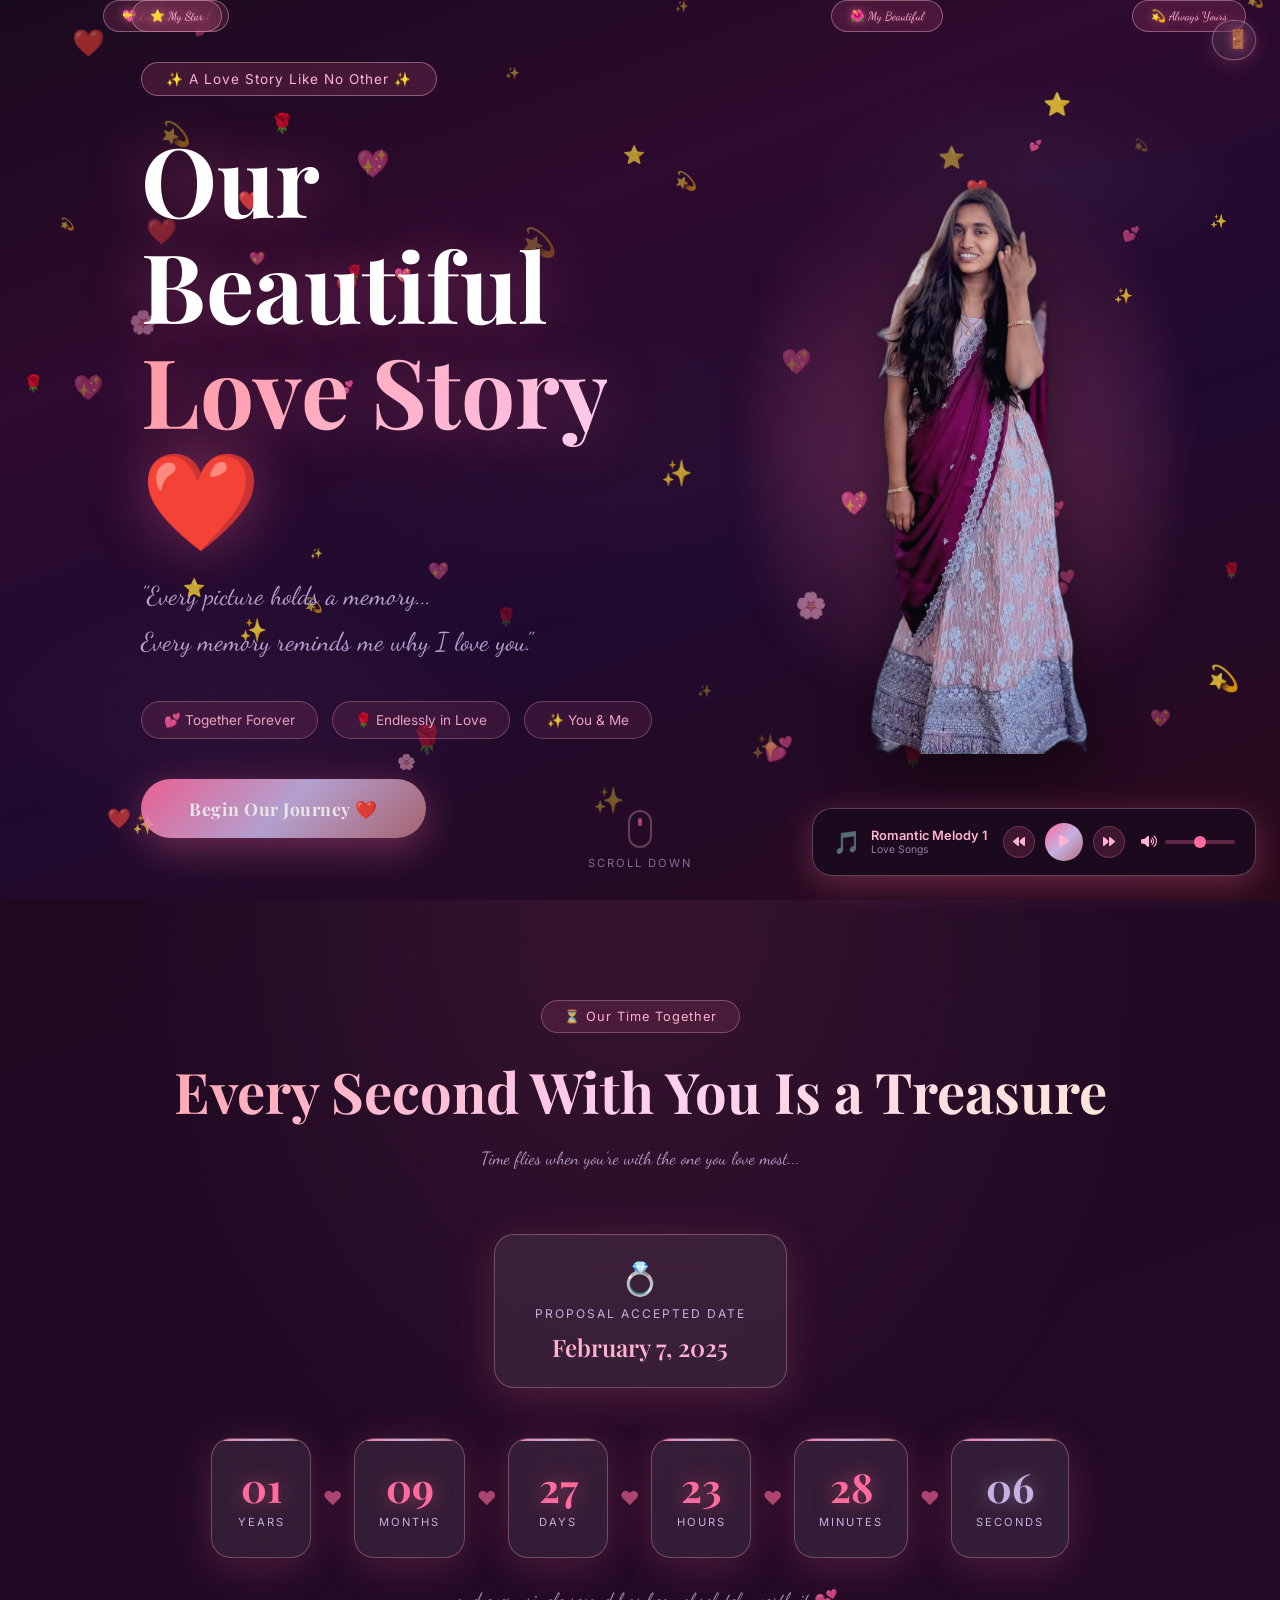
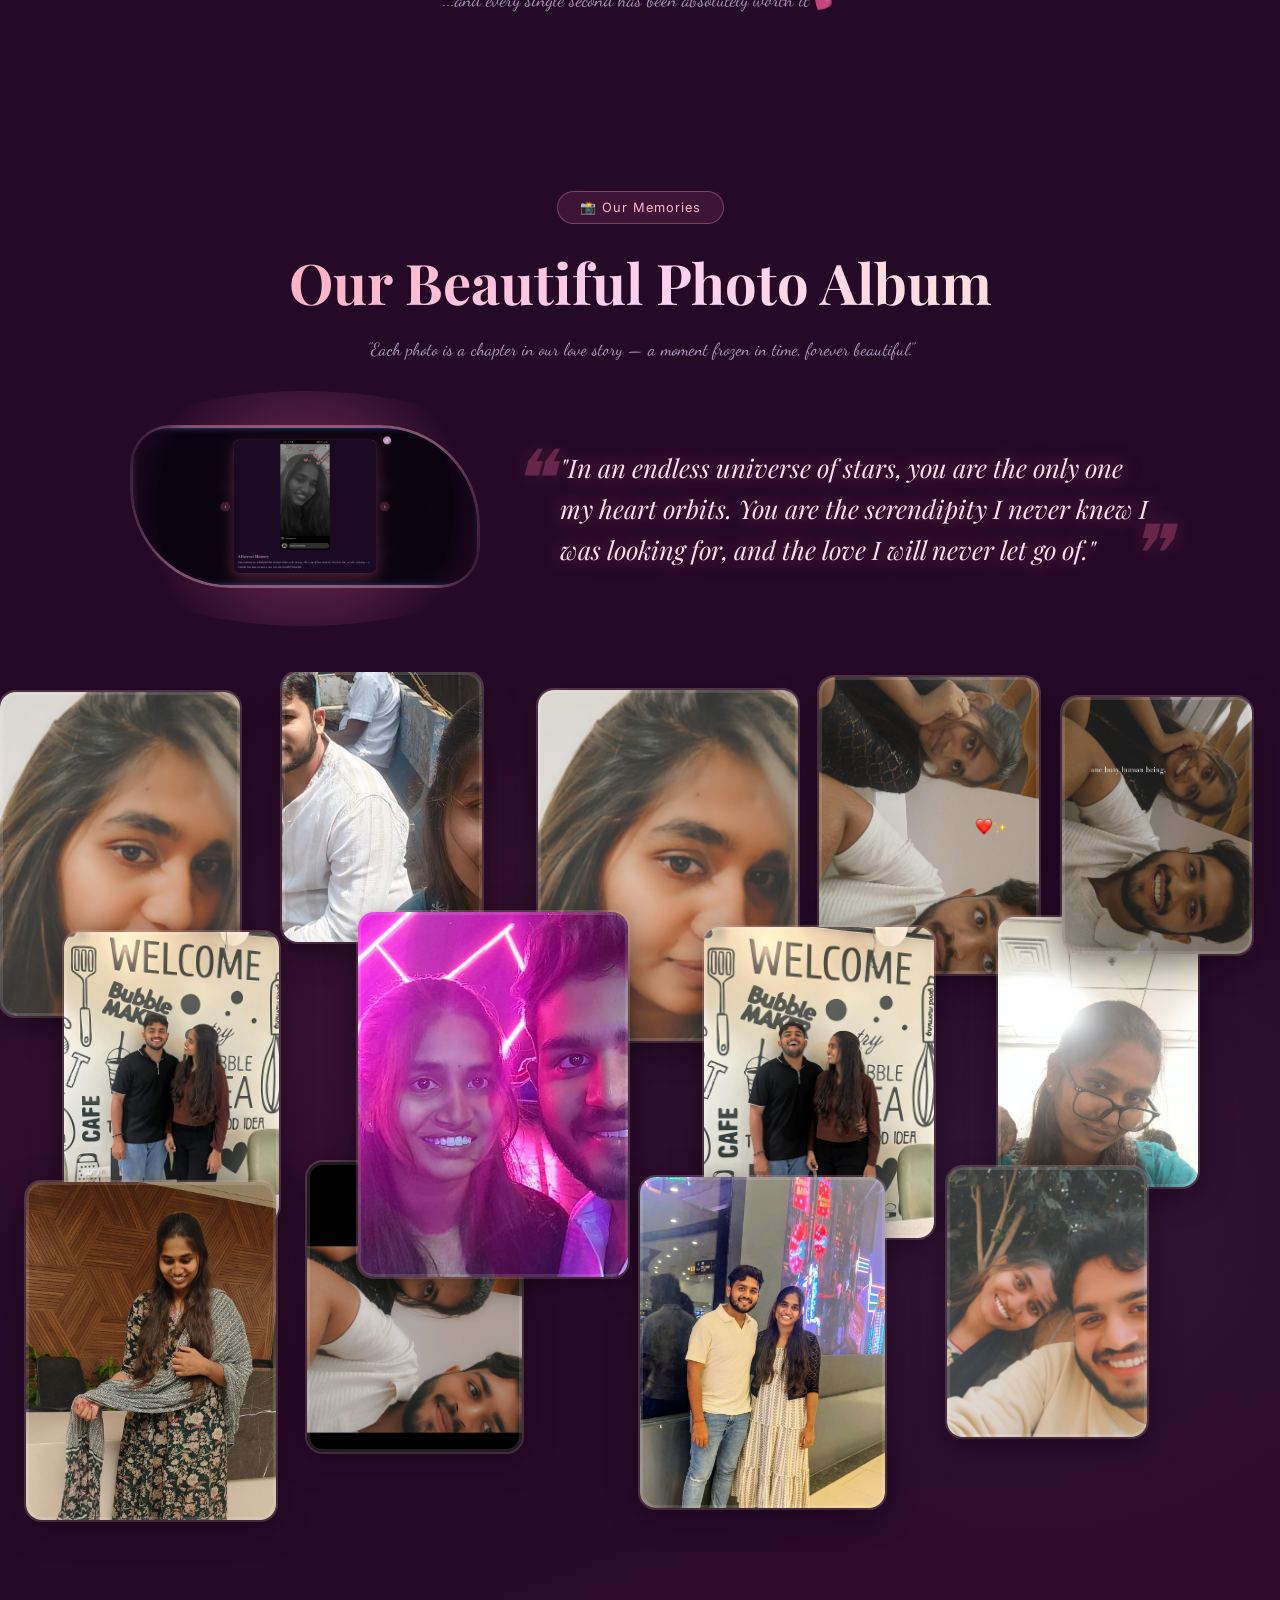
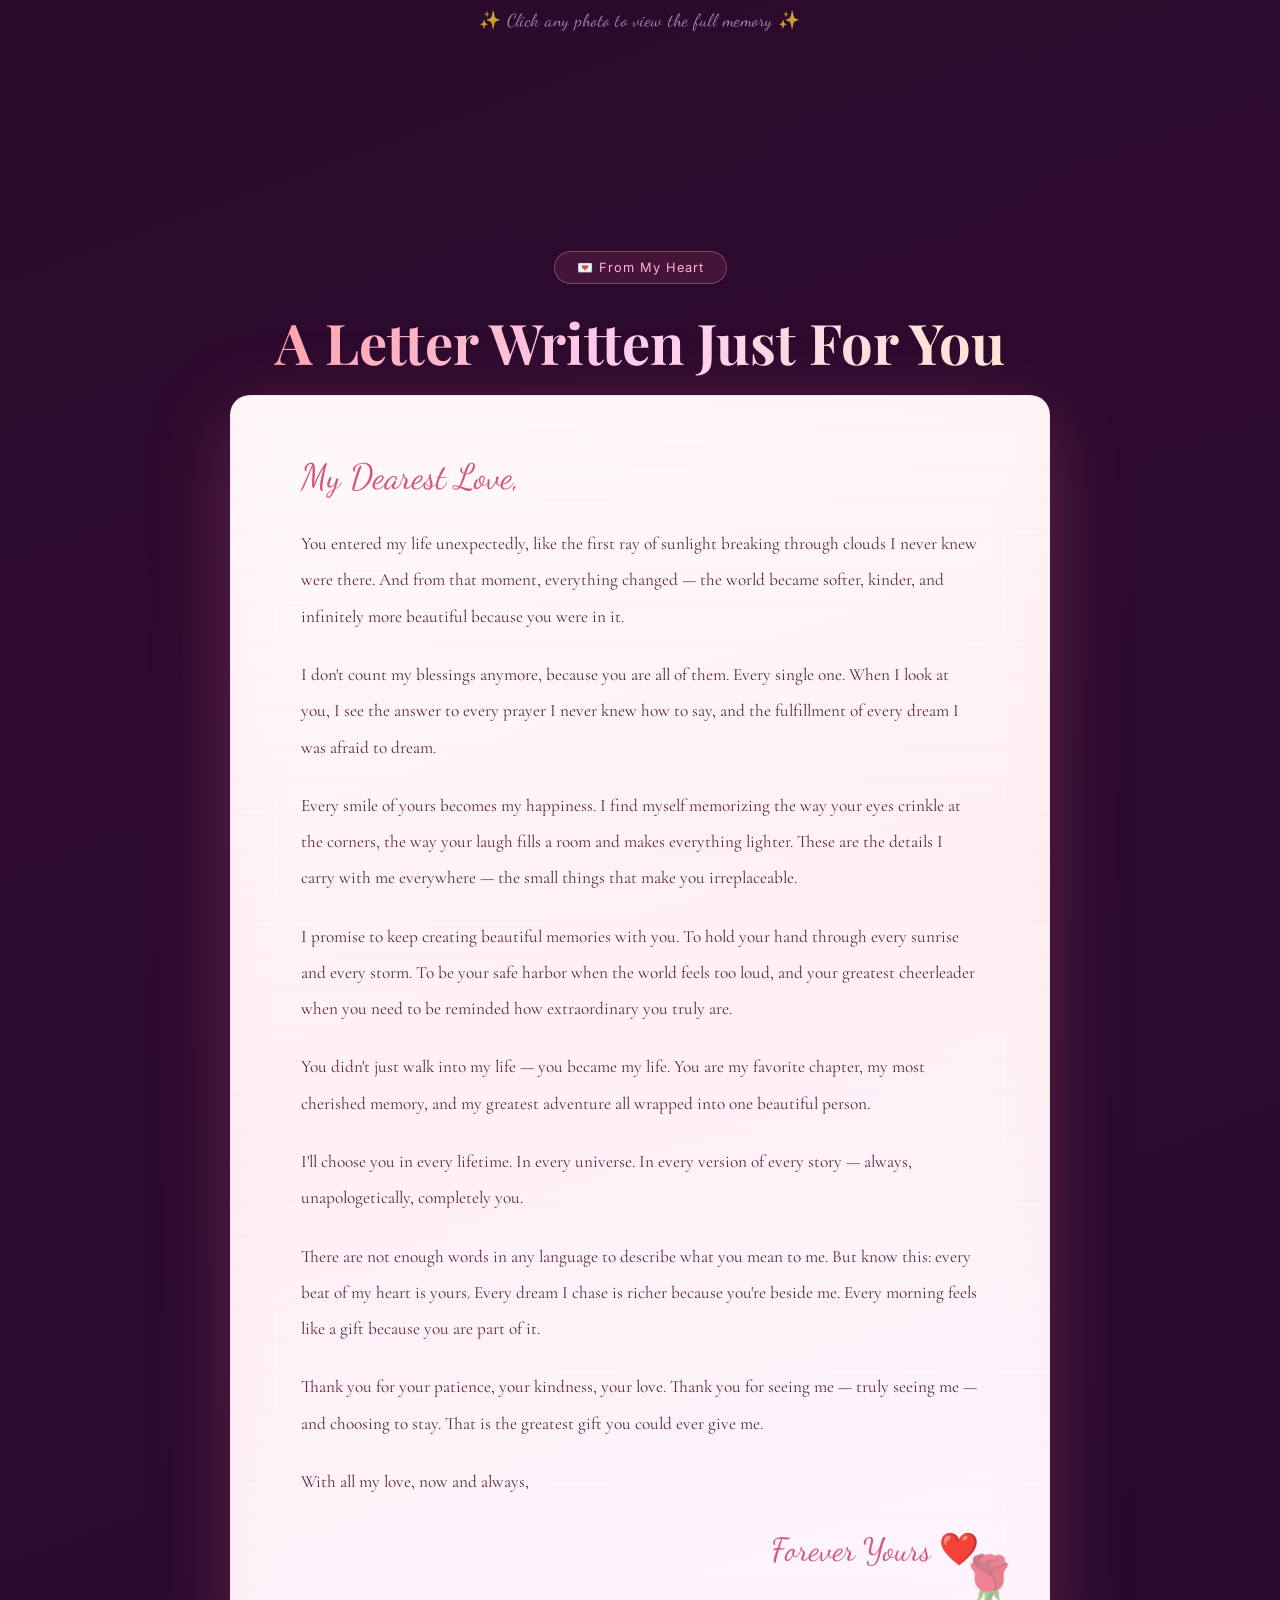
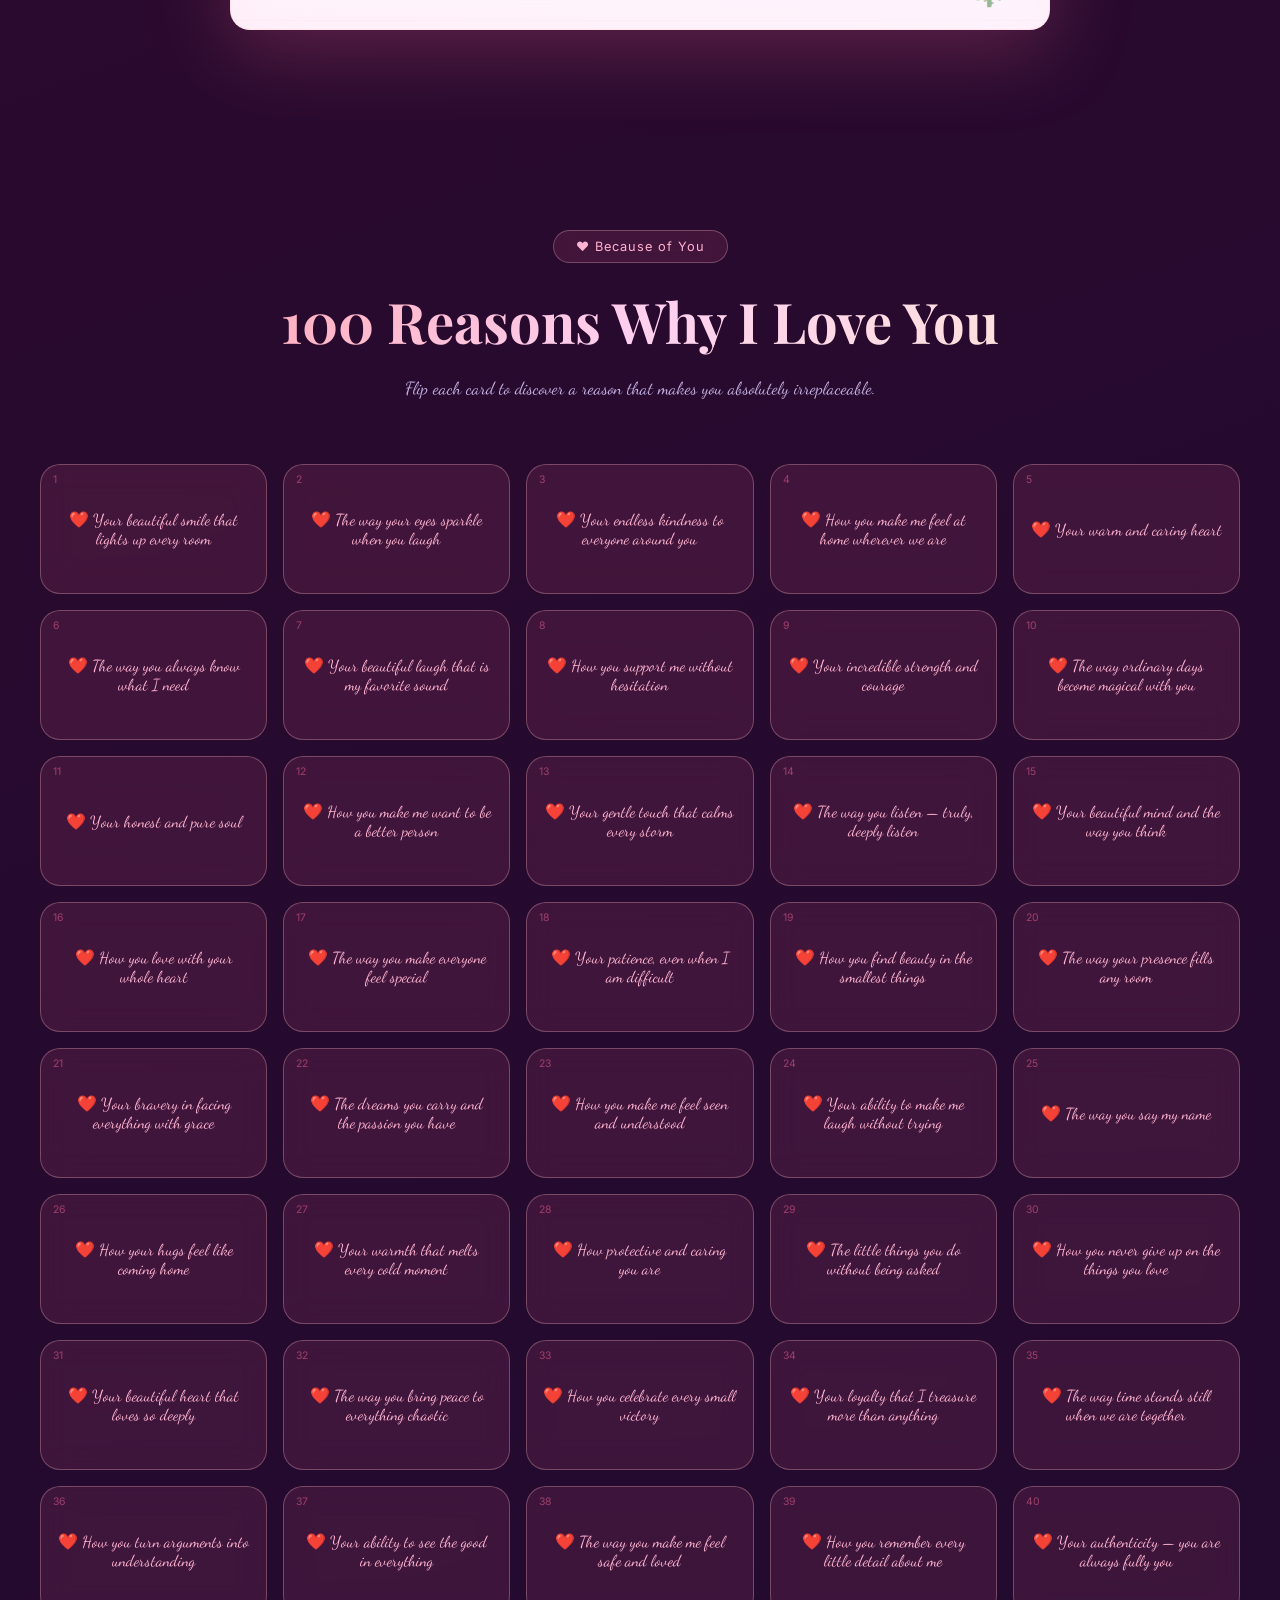
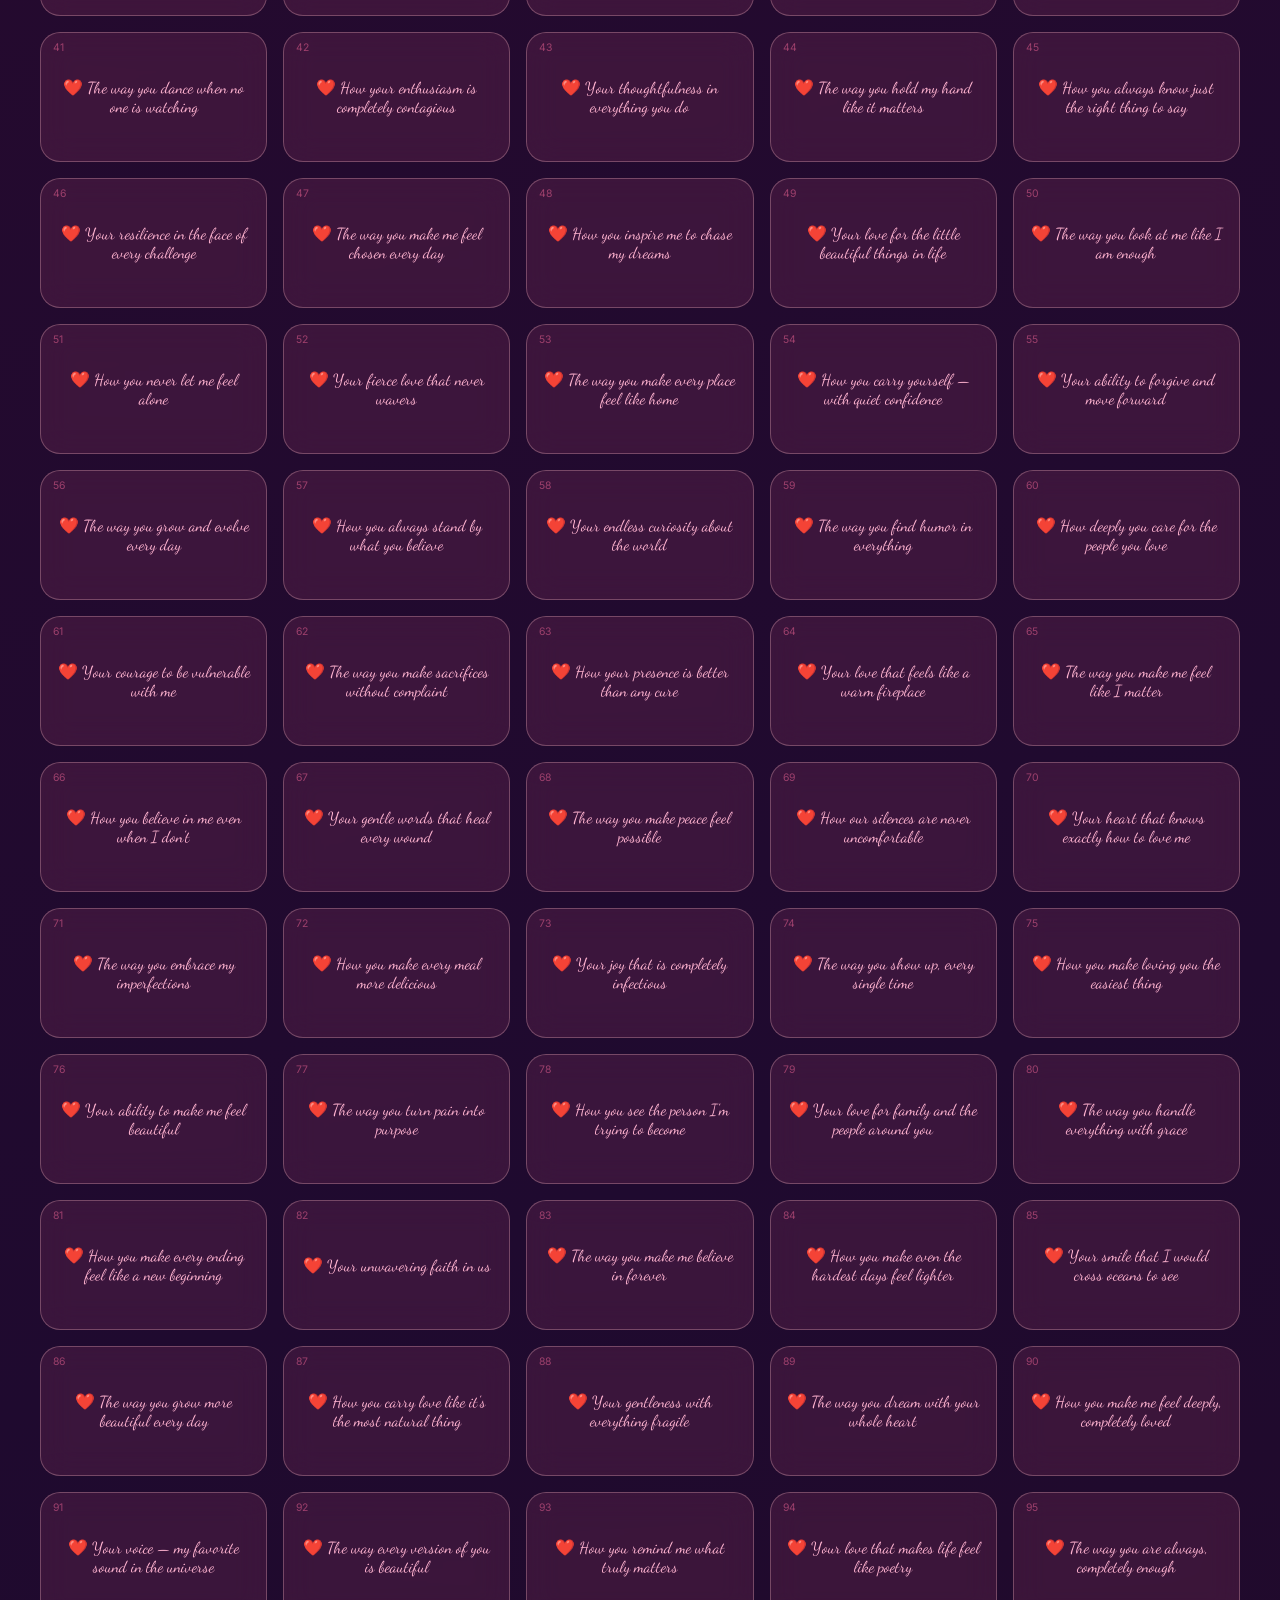
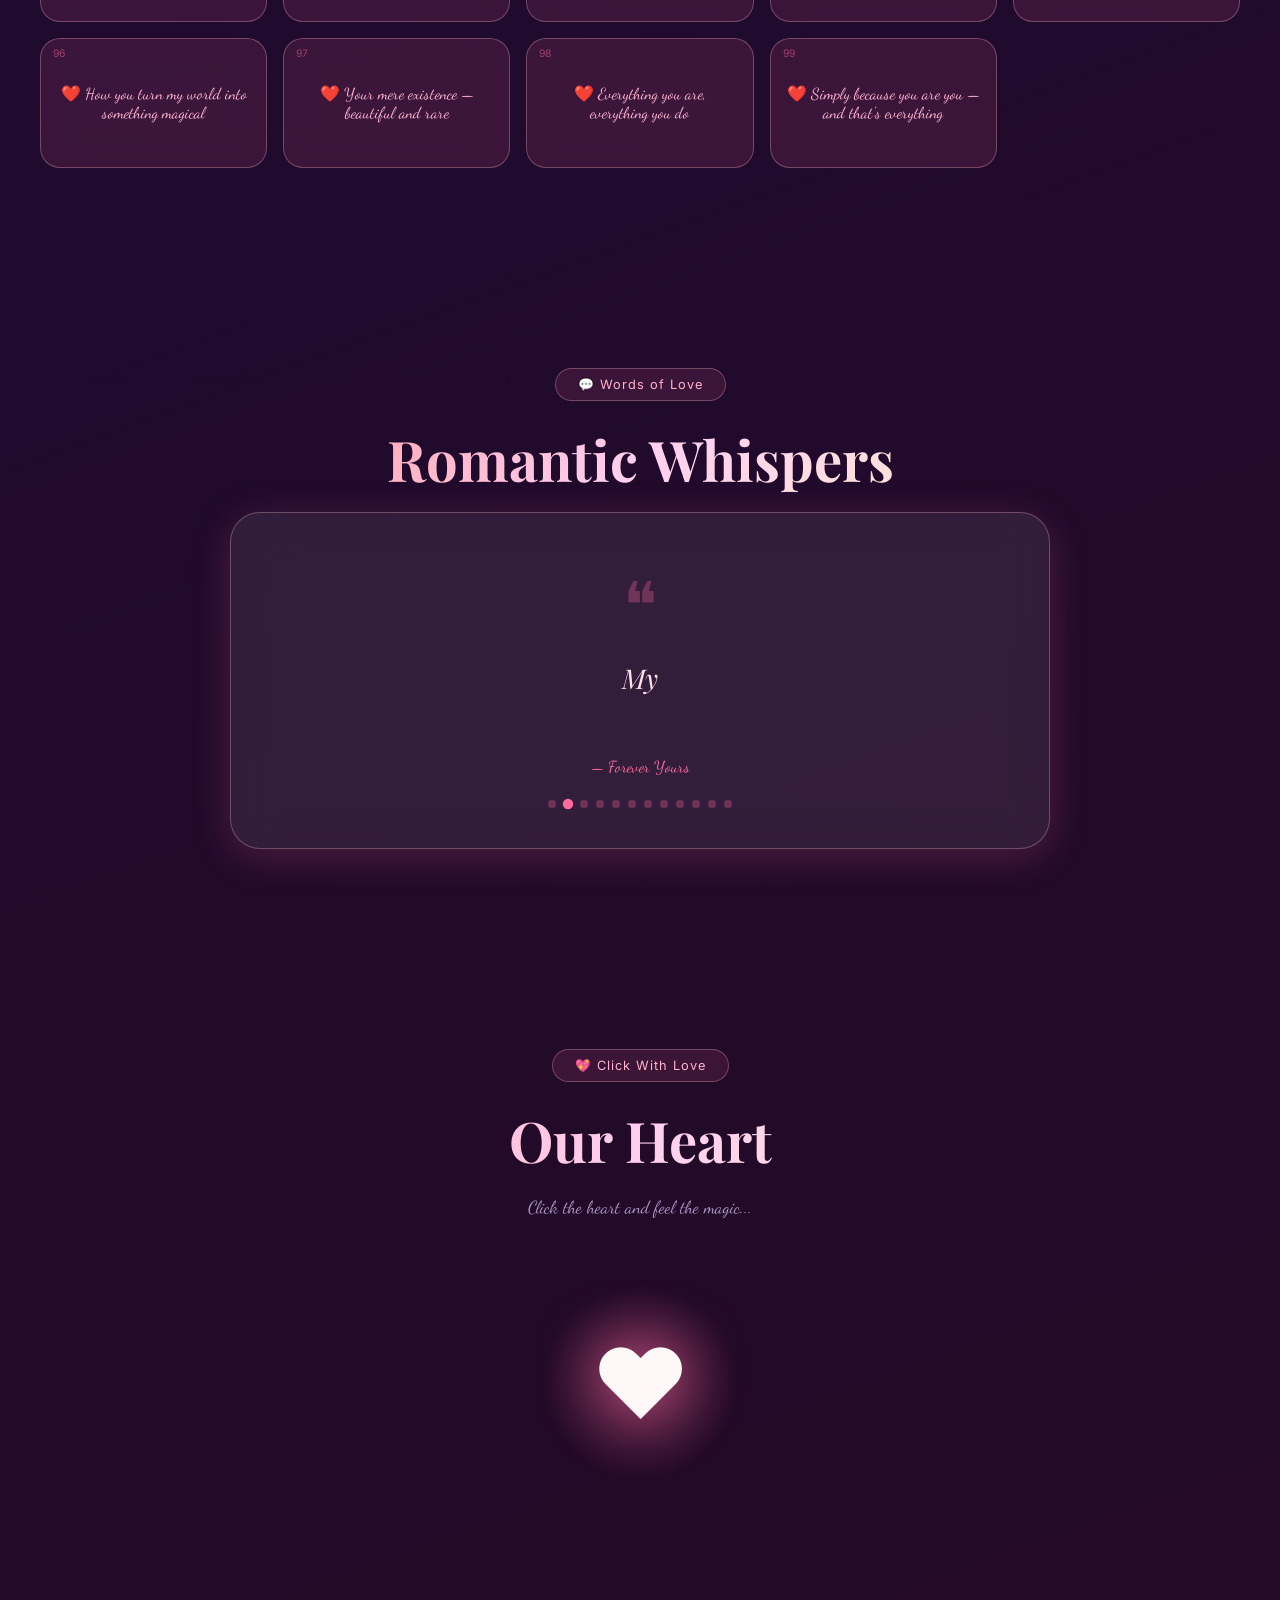
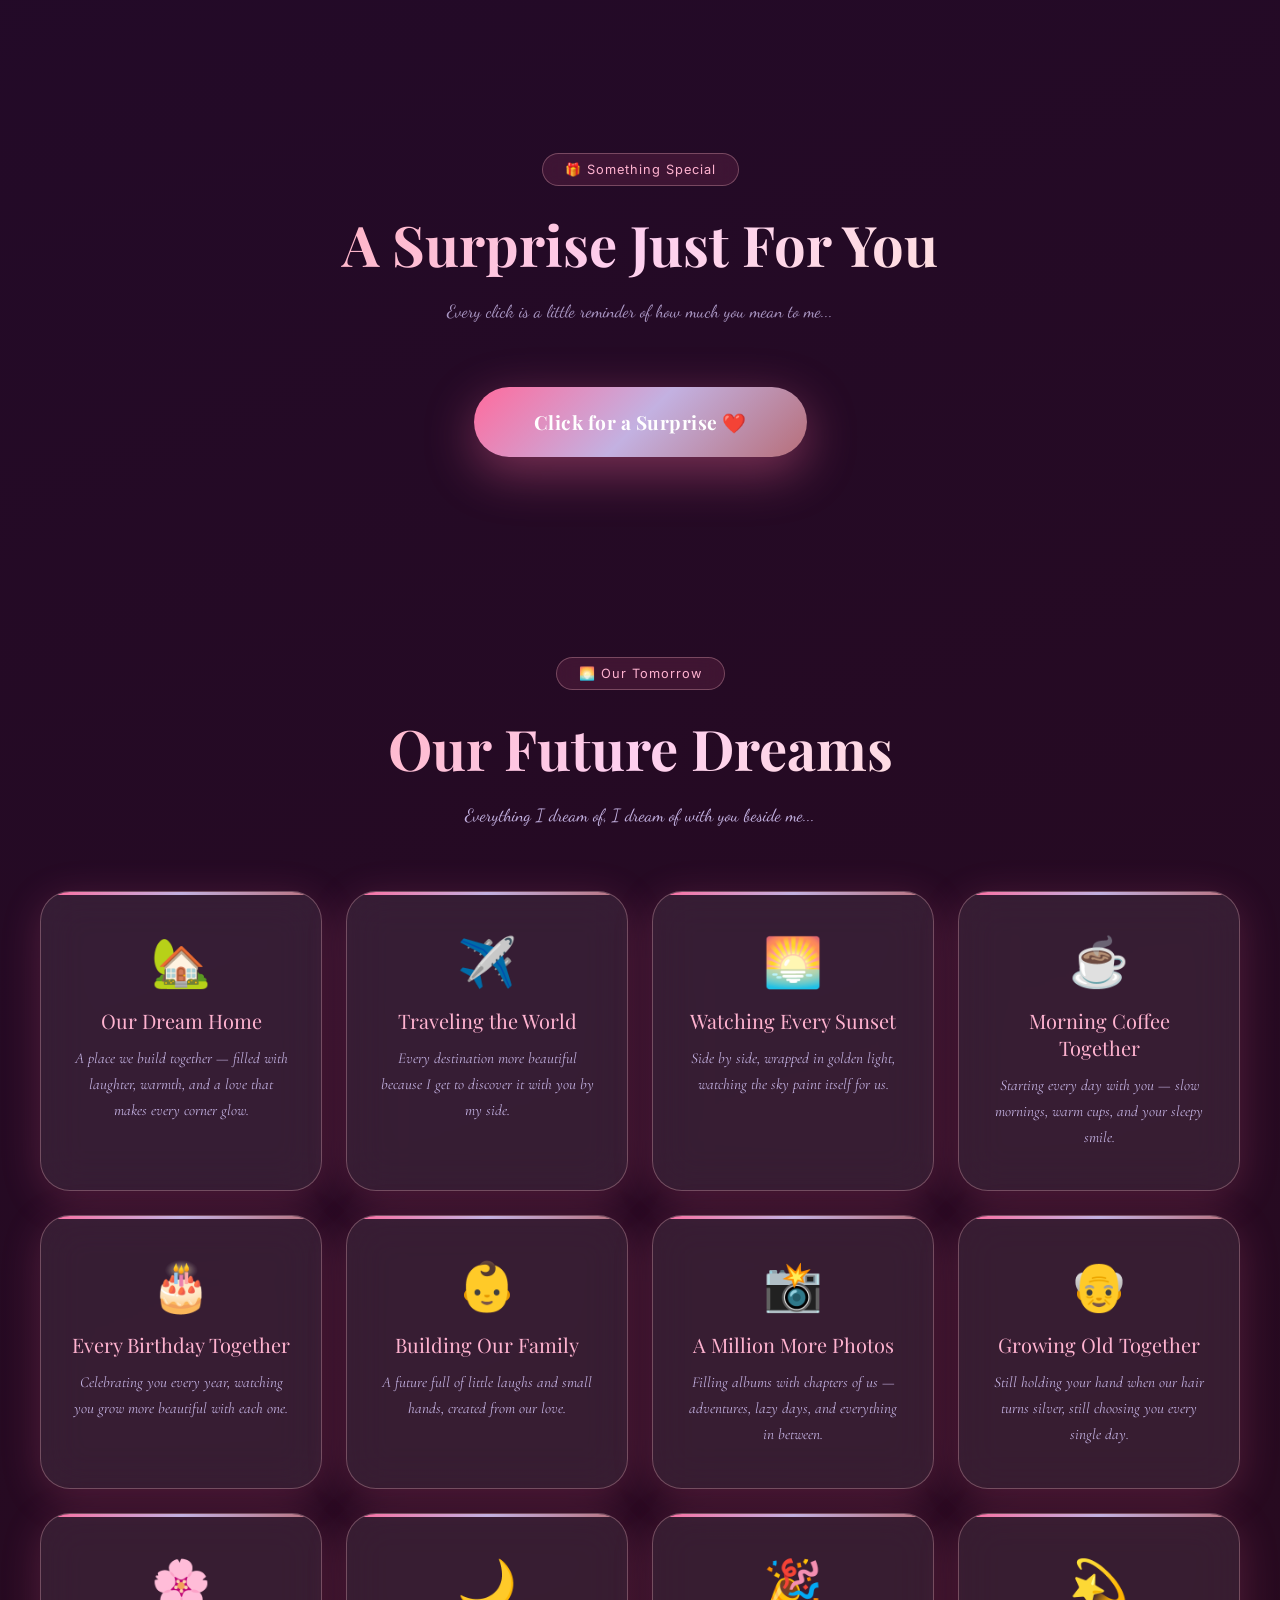
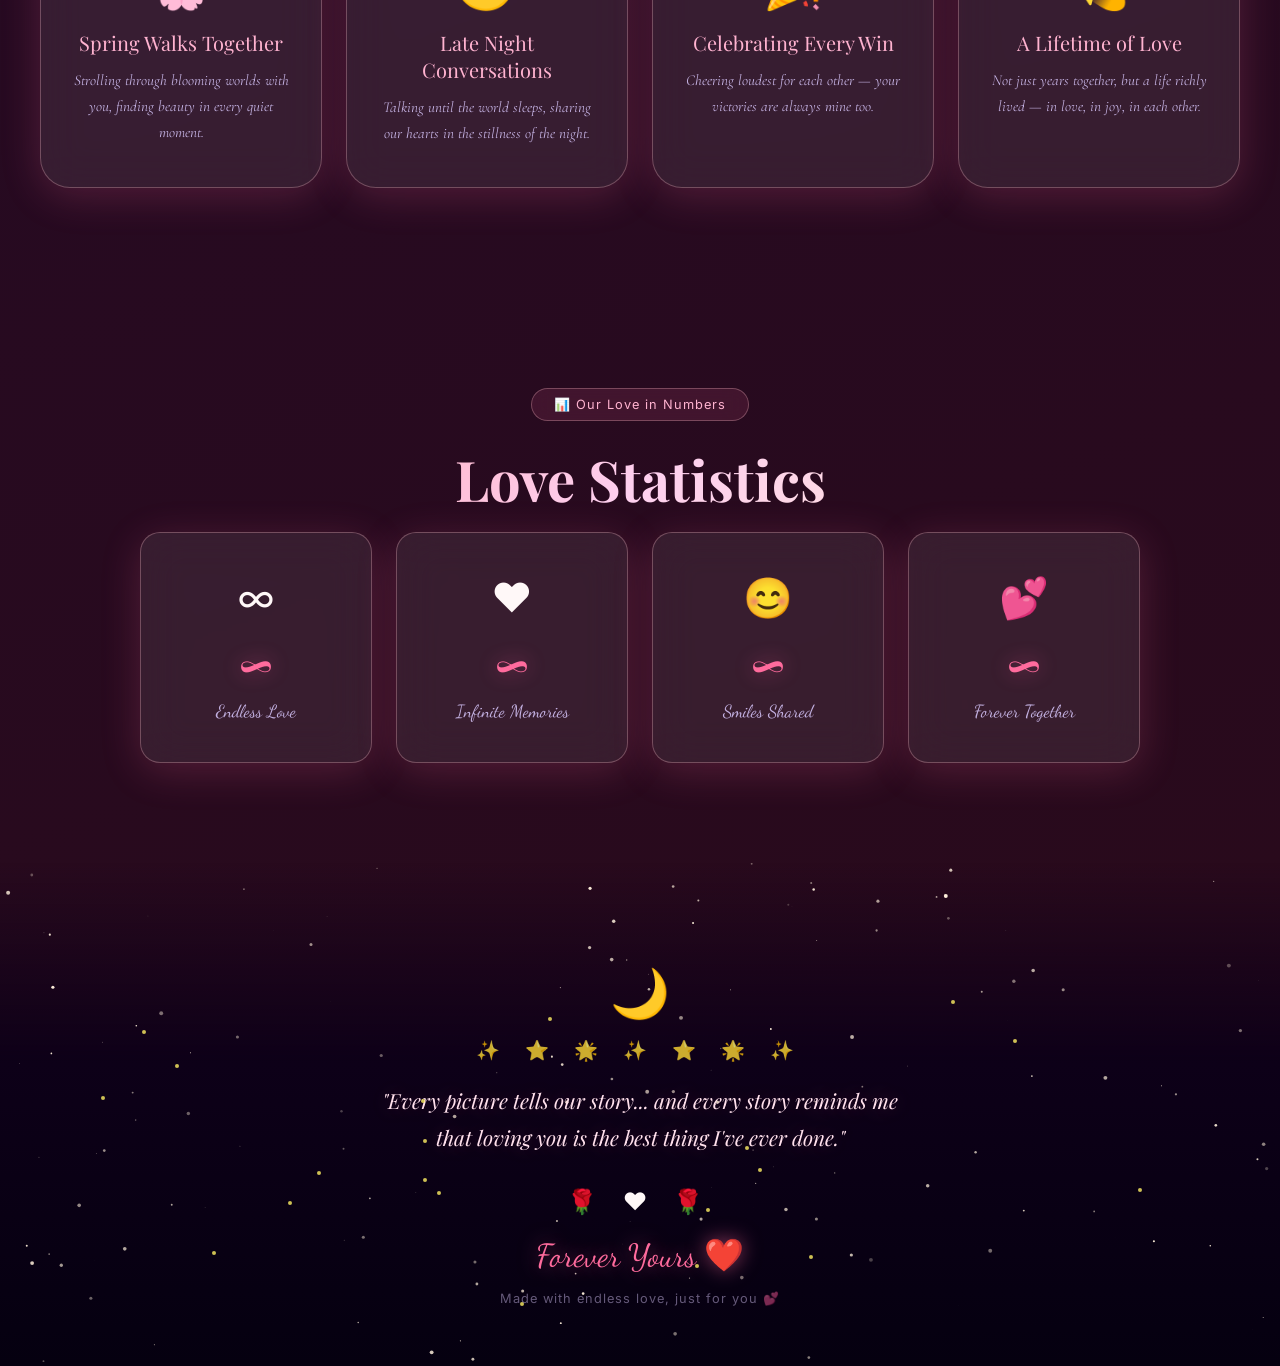
==== commit 16b23bcc: "Restructure hero section to a 2-column split layout and add photo cutout" ====
--- a/main.html
+++ b/main.html
@@ -60,26 +60,28 @@
     <canvas id="hero-canvas"></canvas>
     <div id="particles-js" class="particles-overlay"></div>
     <div class="hero-clouds"></div>
-    <div class="hero-content">
-      <div class="hero-badge">✨ A Love Story Like No Other ✨</div>
-      <h1 class="hero-title">Our Beautiful<br/><span class="gradient-text">Love Story</span> ❤️</h1>
-      <p class="hero-subtitle">"Every picture holds a memory...<br/>Every memory reminds me why I love you."</p>
-      
-      <!-- New Hero Photo -->
-      <div class="hero-photo-wrap" data-aos="zoom-in" data-aos-delay="200">
-        <div class="hero-photo-glow"></div>
-        <img src="photos/hero_ammu.jpeg" alt="Ammu" class="hero-img" />
-      </div>
-
-      <div class="hero-stats">
-        <div class="stat-bubble">💕 Together Forever</div>
-        <div class="stat-bubble">🌹 Endlessly in Love</div>
-        <div class="stat-bubble">✨ You & Me</div>
-      </div>
-      <a href="#love-timer" class="hero-btn" id="begin-journey-btn">
-        Begin Our Journey ❤️
-        <span class="btn-glow"></span>
-      </a>
+    <div class="hero-content hero-split">
+      <div class="hero-text-col">
+        <div class="hero-badge">✨ A Love Story Like No Other ✨</div>
+        <h1 class="hero-title">Our Beautiful<br/><span class="gradient-text">Love Story</span> ❤️</h1>
+        <p class="hero-subtitle">"Every picture holds a memory...<br/>Every memory reminds me why I love you."</p>
+        
+        <div class="hero-stats">
+          <div class="stat-bubble">💕 Together Forever</div>
+          <div class="stat-bubble">🌹 Endlessly in Love</div>
+          <div class="stat-bubble">✨ You & Me</div>
+        </div>
+        <a href="#love-timer" class="hero-btn" id="begin-journey-btn">
+          Begin Our Journey ❤️
+          <span class="btn-glow"></span>
+        </a>
+      </div>
+      <div class="hero-photo-col">
+        <div class="hero-photo-wrap cutout-wrap" data-aos="fade-left" data-aos-delay="200">
+          <div class="hero-photo-glow cutout-glow"></div>
+          <img src="photos/hero_cutout.png" alt="Ammu" class="hero-img cutout-img" />
+        </div>
+      </div>
     </div>
     <div class="scroll-indicator">
       <div class="scroll-mouse"><div class="scroll-wheel"></div></div>
--- a/style.css
+++ b/style.css
@@ -241,11 +241,15 @@
   animation: subFadeIn 1.5s ease-out 0.3s both;
 }
 @keyframes subFadeIn { from { opacity: 0; transform: translateY(20px); } to { opacity: 0.9; transform: translateY(0); } }
-.hero-photo-wrap { position: relative; width: 220px; height: 220px; margin: 0 auto 35px; animation: subFadeIn 1.5s ease-out 0.4s both; }
-.hero-photo-glow { position: absolute; top: 50%; left: 50%; transform: translate(-50%, -50%); width: 140%; height: 140%; background: radial-gradient(circle, rgba(255, 107, 157, 0.4) 0%, transparent 65%); border-radius: 50%; z-index: 1; animation: pulseGlow 4s infinite alternate; }
-.hero-img { position: relative; width: 100%; height: 100%; border-radius: 50%; object-fit: cover; border: 3px solid rgba(255, 179, 208, 0.5); box-shadow: 0 10px 40px rgba(0, 0, 0, 0.6), 0 0 30px rgba(255, 107, 157, 0.4); z-index: 2; transition: transform 0.5s ease; }
-.hero-img:hover { transform: scale(1.05) rotate(3deg); }
-.hero-stats { display: flex; gap: 14px; justify-content: center; flex-wrap: wrap; margin-bottom: 40px; animation: subFadeIn 1.5s ease-out 0.5s both; }
+.hero-split { display: flex; align-items: center; justify-content: space-between; gap: 40px; text-align: left; max-width: 1200px; margin: 0 auto; }
+.hero-text-col { flex: 1; display: flex; flex-direction: column; align-items: flex-start; }
+.hero-photo-col { flex: 0 0 400px; display: flex; justify-content: flex-end; position: relative; }
+
+.cutout-wrap { position: relative; width: 100%; max-width: 350px; height: auto; animation: subFadeIn 1.5s ease-out 0.4s both; }
+.cutout-glow { position: absolute; top: 50%; left: 50%; transform: translate(-50%, -50%); width: 120%; height: 120%; background: radial-gradient(circle, rgba(255, 107, 157, 0.4) 0%, transparent 65%); border-radius: 50%; z-index: 1; animation: pulseGlow 4s infinite alternate; filter: blur(20px); }
+.cutout-img { position: relative; width: 100%; height: auto; border-radius: 0; object-fit: contain; z-index: 2; transition: all 0.5s ease; filter: drop-shadow(0 20px 30px rgba(0,0,0,0.6)); border: none; box-shadow: none; }
+.cutout-img:hover { transform: scale(1.05) translateY(-10px); filter: drop-shadow(0 25px 40px rgba(255,107,157,0.5)); }
+.hero-stats { display: flex; gap: 14px; justify-content: flex-start; flex-wrap: wrap; margin-bottom: 40px; animation: subFadeIn 1.5s ease-out 0.5s both; }
 .stat-bubble {
   background: rgba(255, 107, 157, 0.12);
   border: 1px solid rgba(255, 192, 203, 0.3);
@@ -656,9 +660,12 @@
   .section { padding: 50px 15px; }
   
   /* Hero Section */
+  .hero-split { flex-direction: column-reverse; text-align: center; gap: 30px; margin-top: 20px; }
+  .hero-text-col { align-items: center; }
+  .hero-photo-col { flex: 0 0 auto; width: 100%; justify-content: center; }
   .hero-title { font-size: 2.8rem; line-height: 1.2; margin-bottom: 15px; }
-  .hero-subtitle { font-size: 1.1rem; padding: 0 10px; }
-  .hero-stats { flex-direction: column; gap: 10px; }
+  .hero-subtitle { font-size: 1.1rem; padding: 0 10px; text-align: center; }
+  .hero-stats { flex-direction: column; gap: 10px; justify-content: center; align-items: center; }
   .stat-bubble { font-size: 0.9rem; padding: 8px 16px; }
   
   /* Profile & Quote Section */
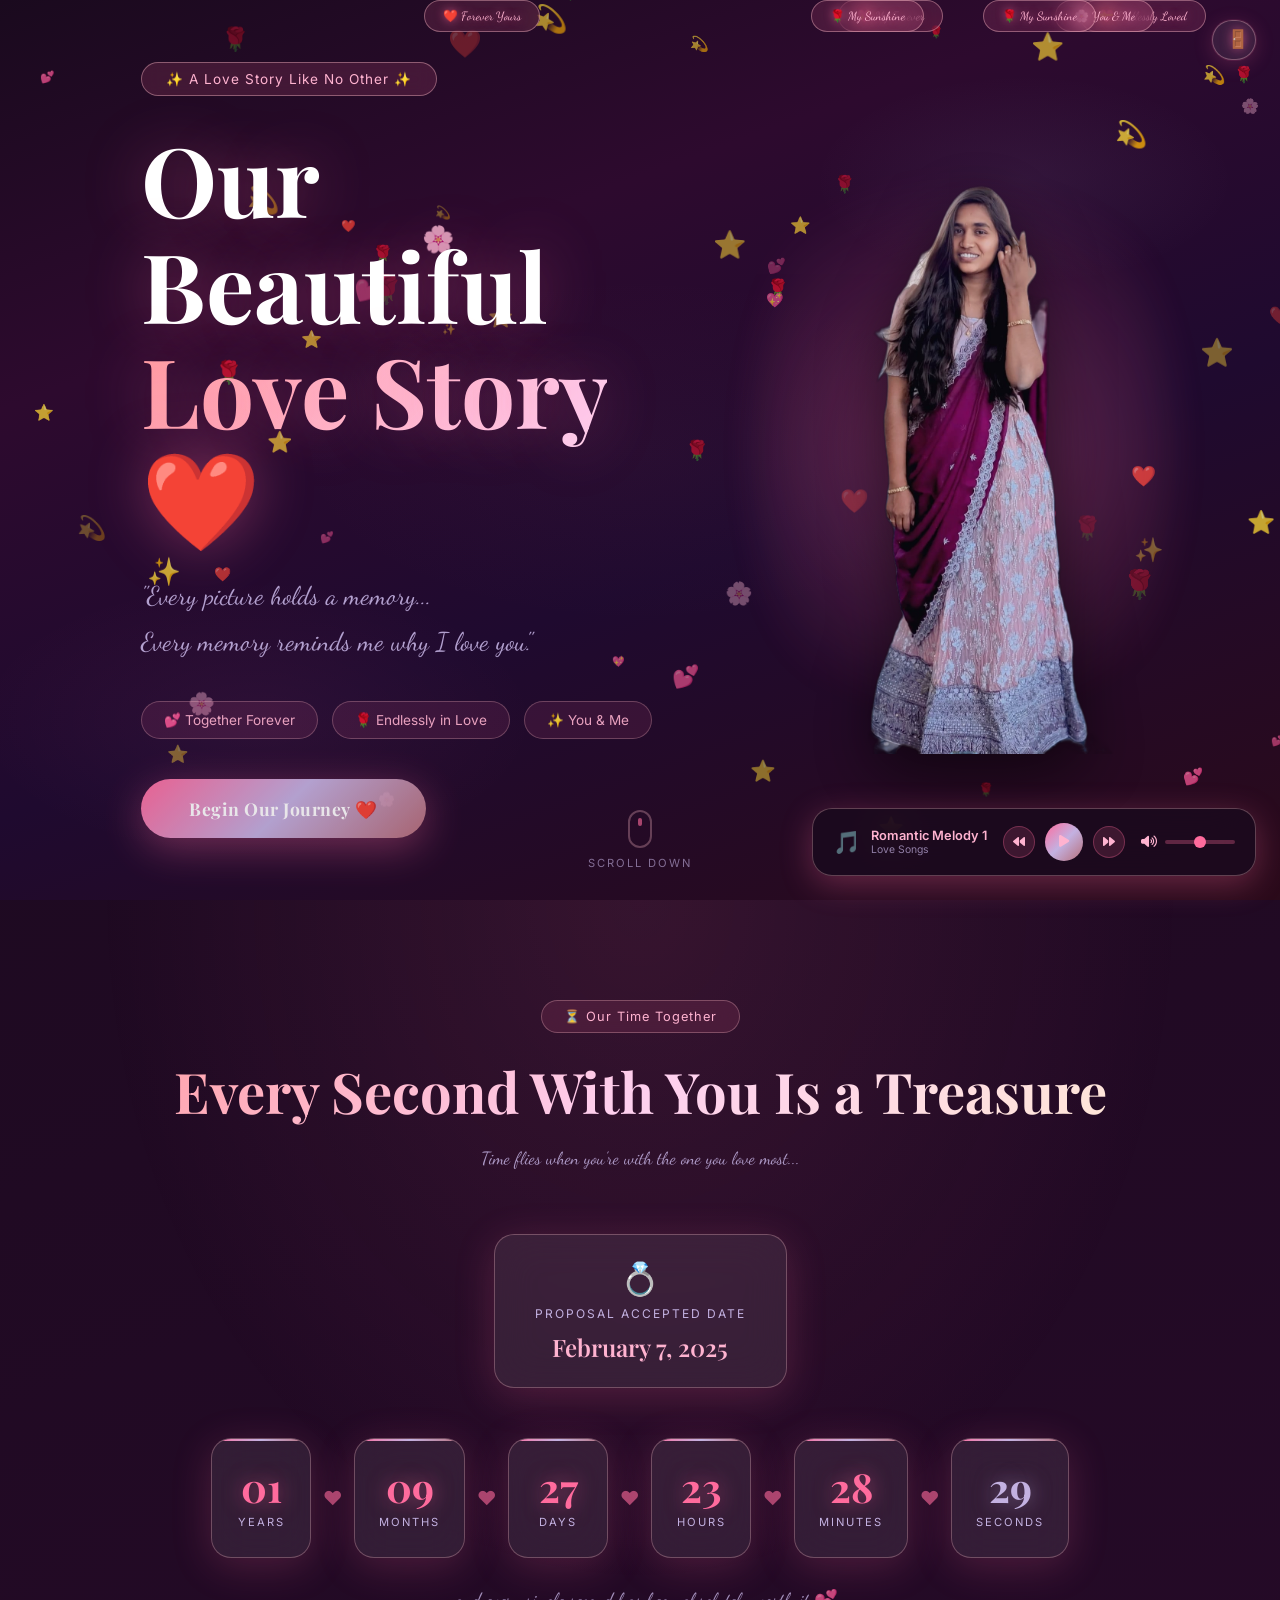
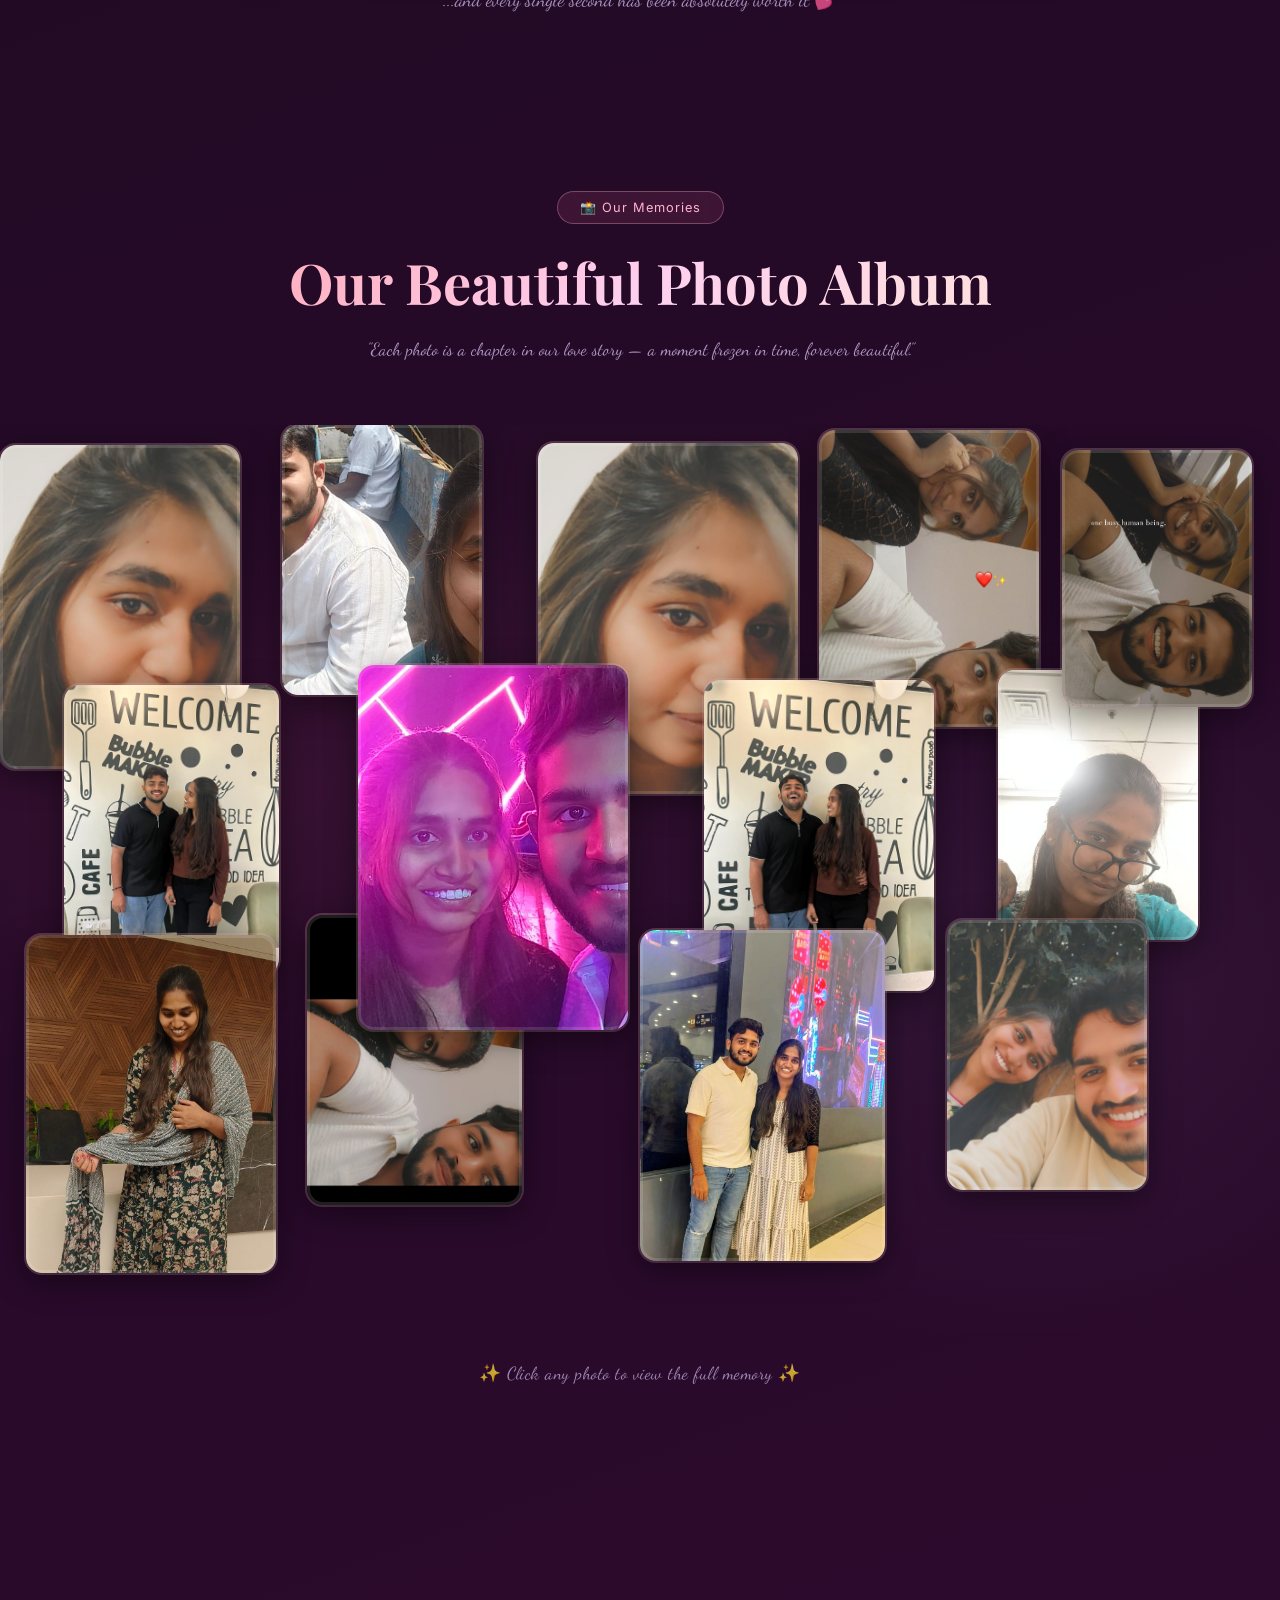
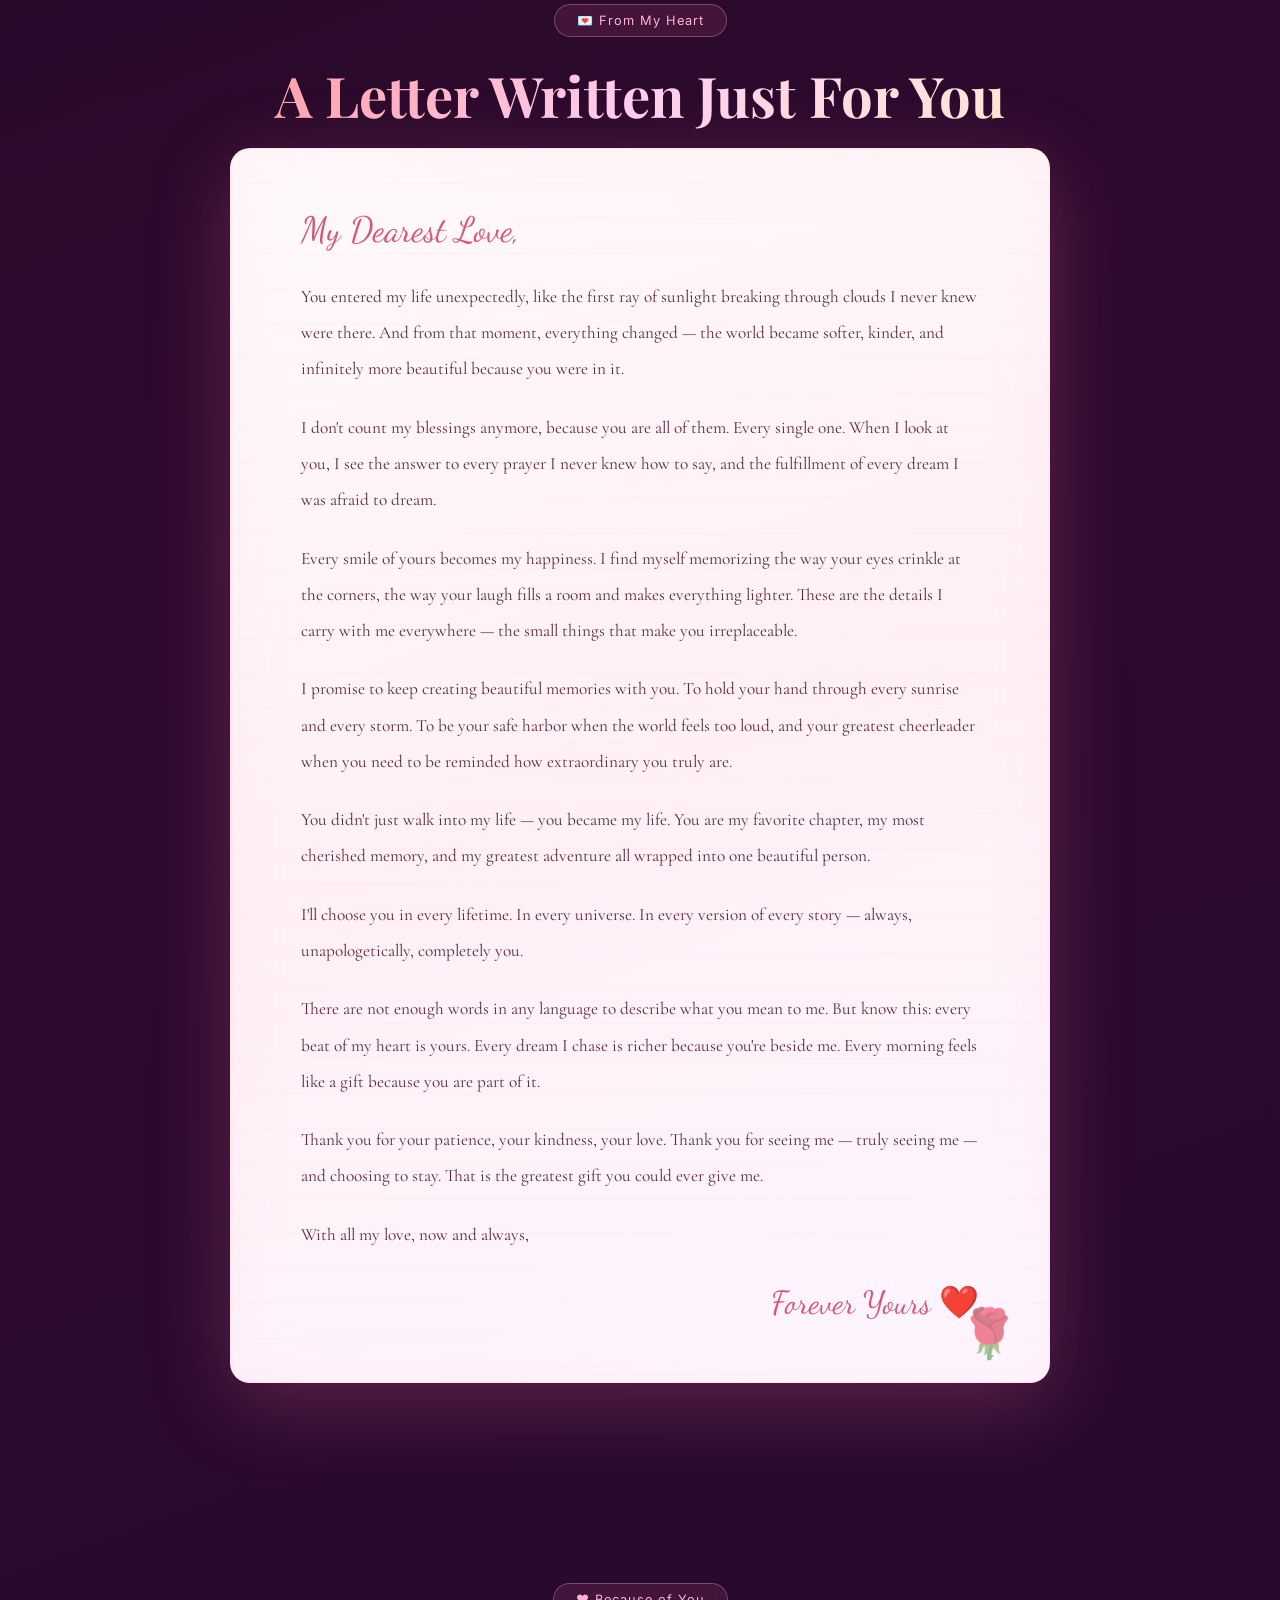
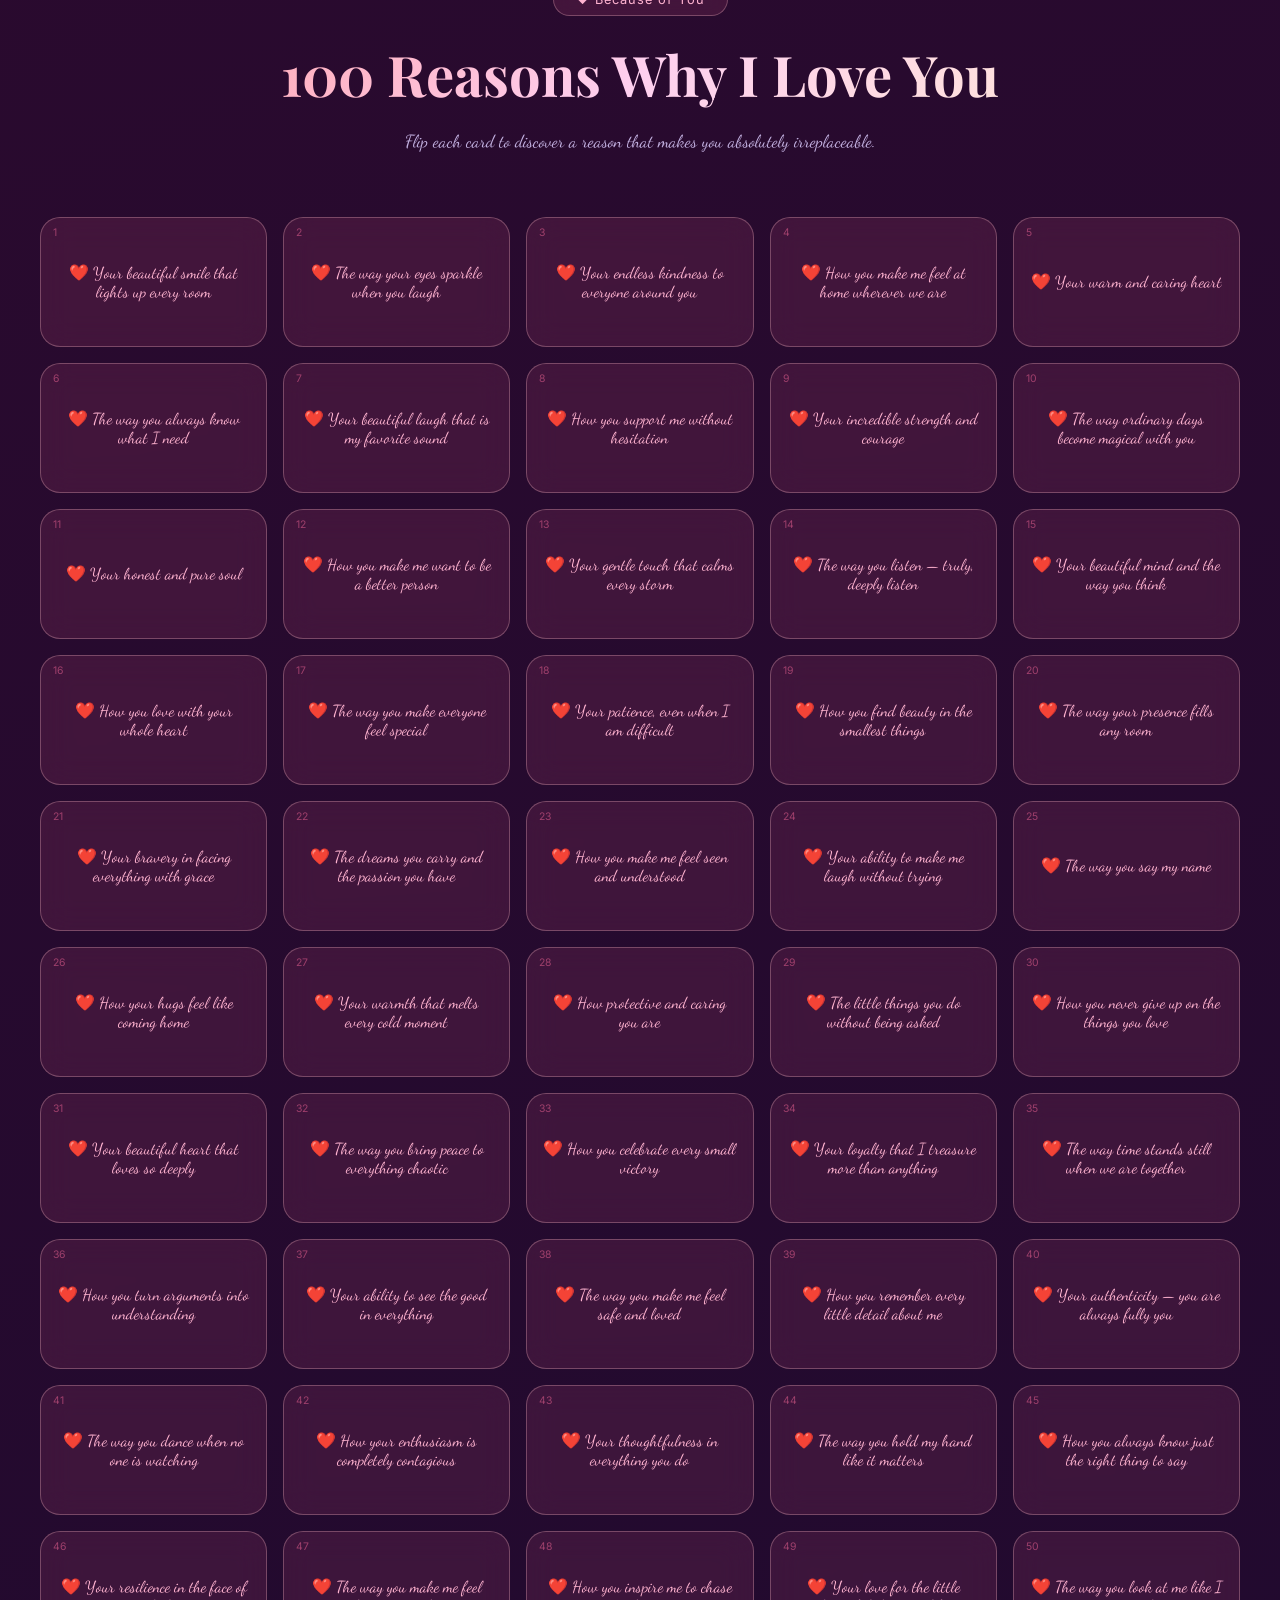
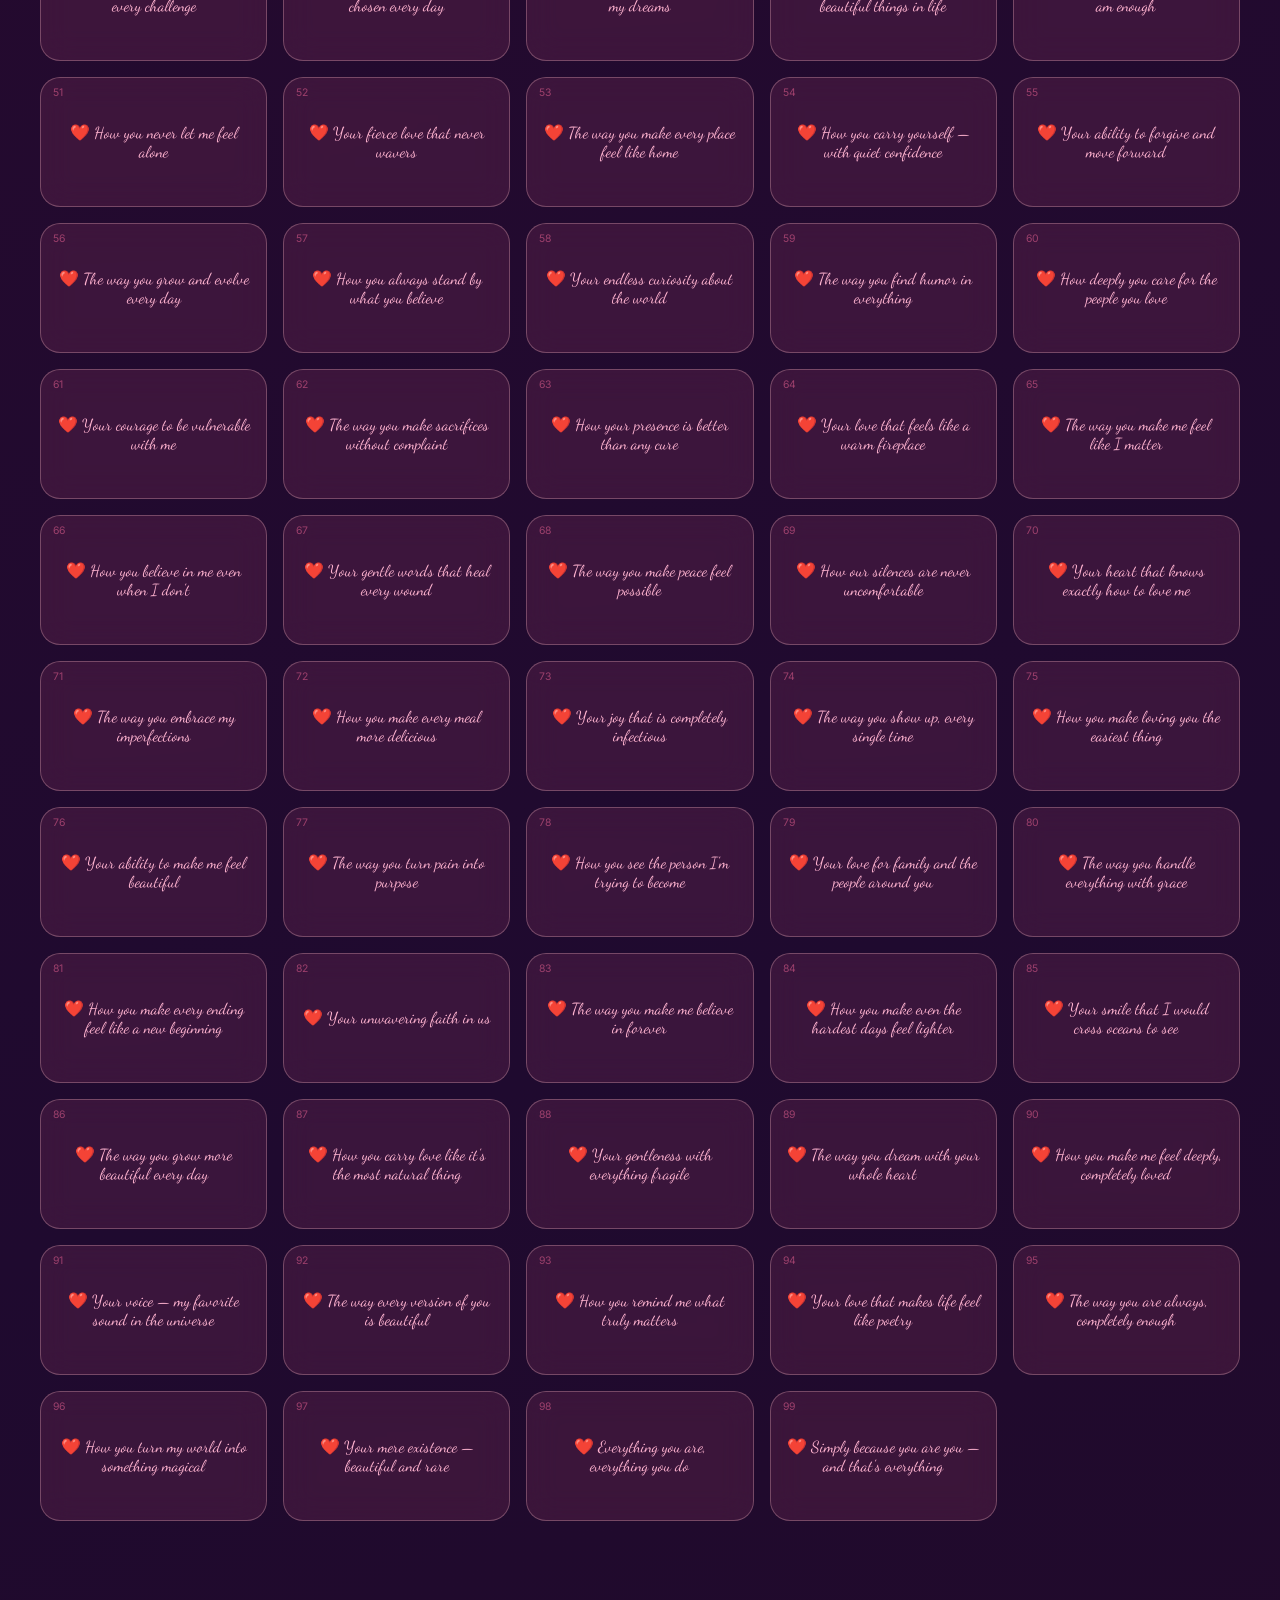
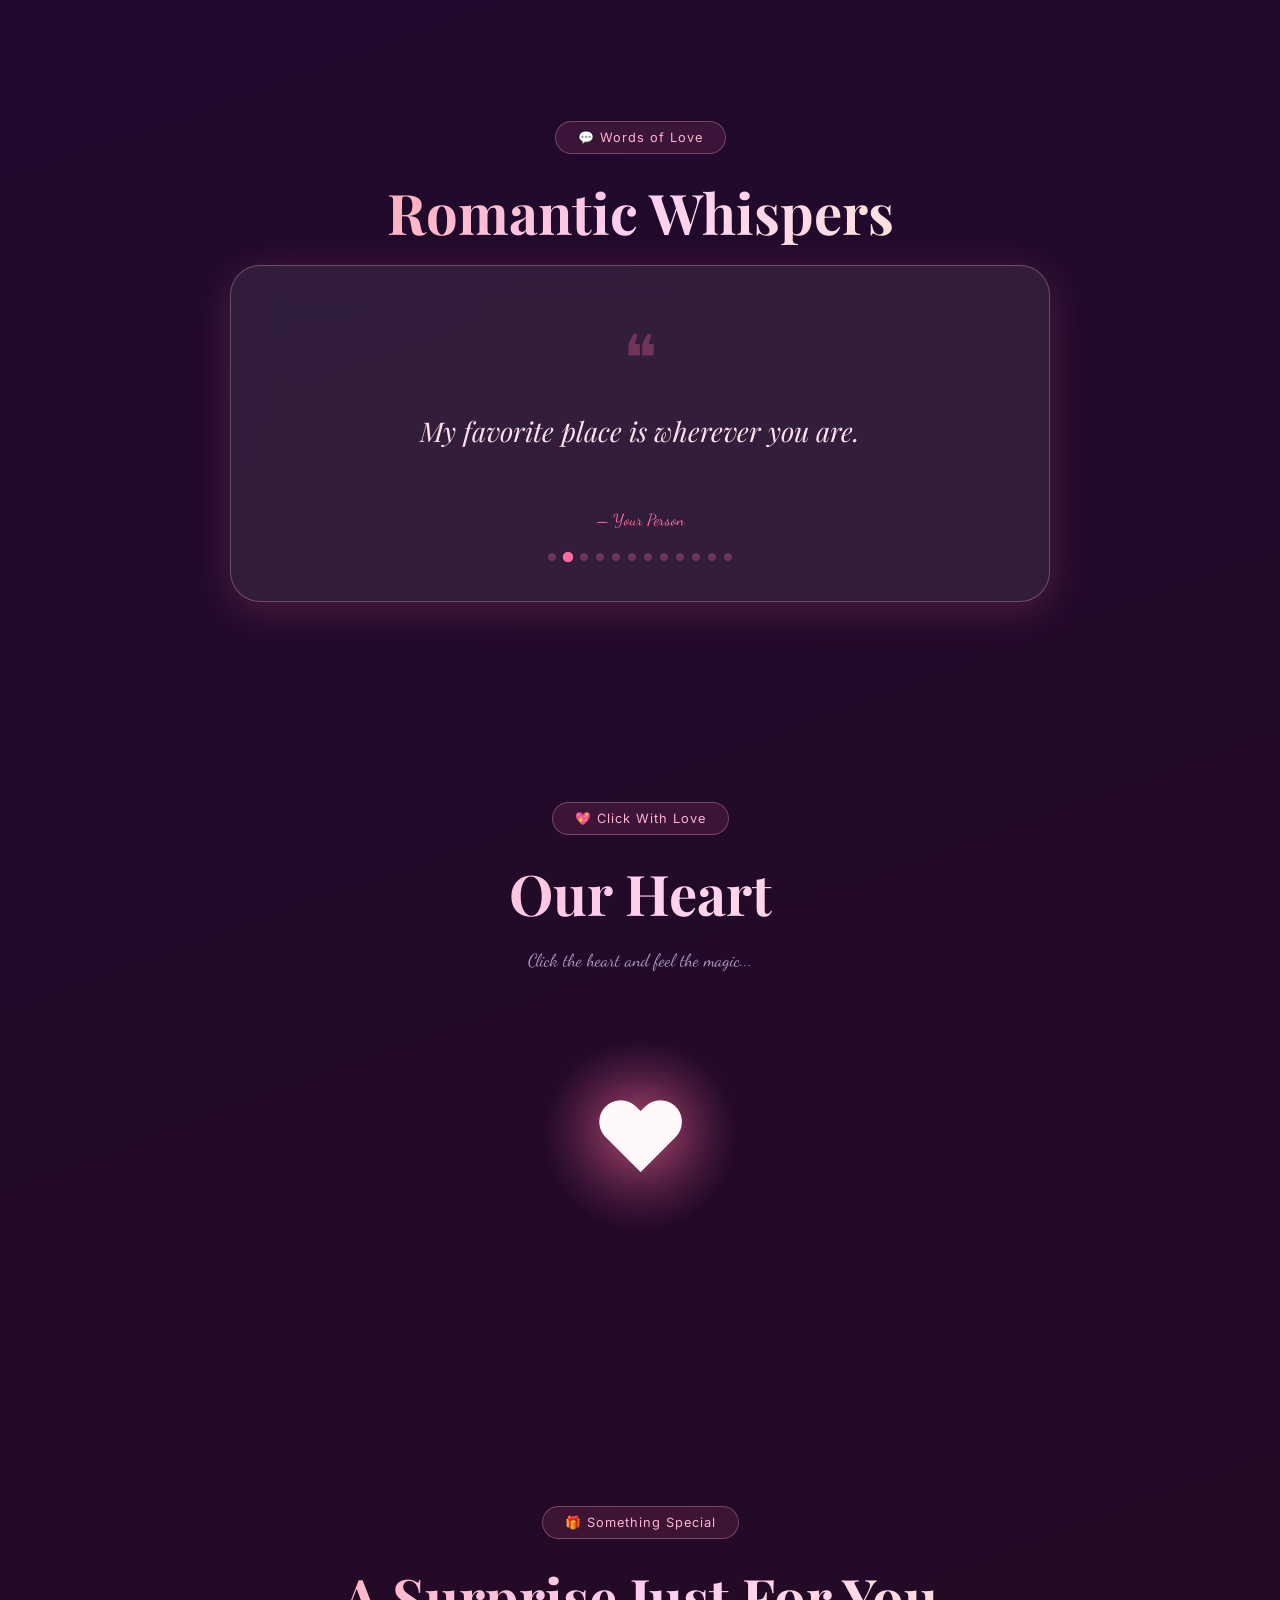
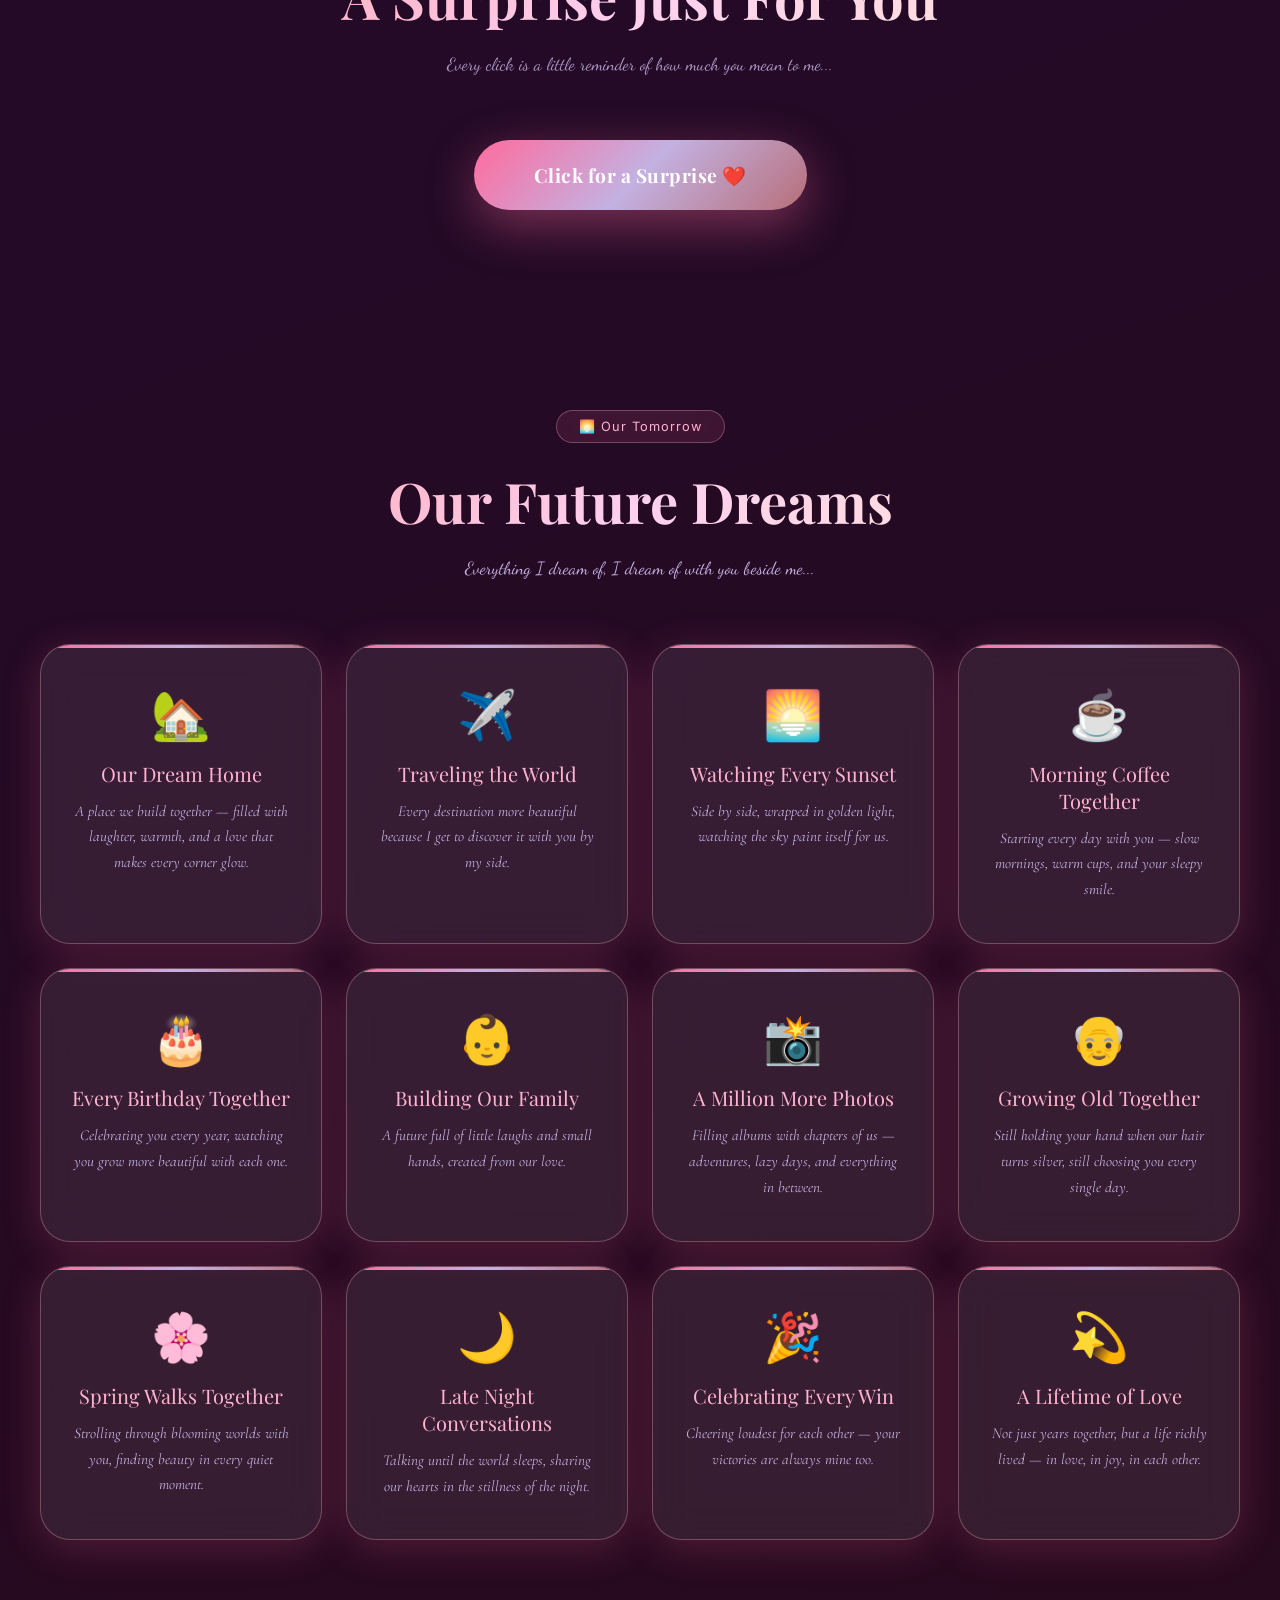
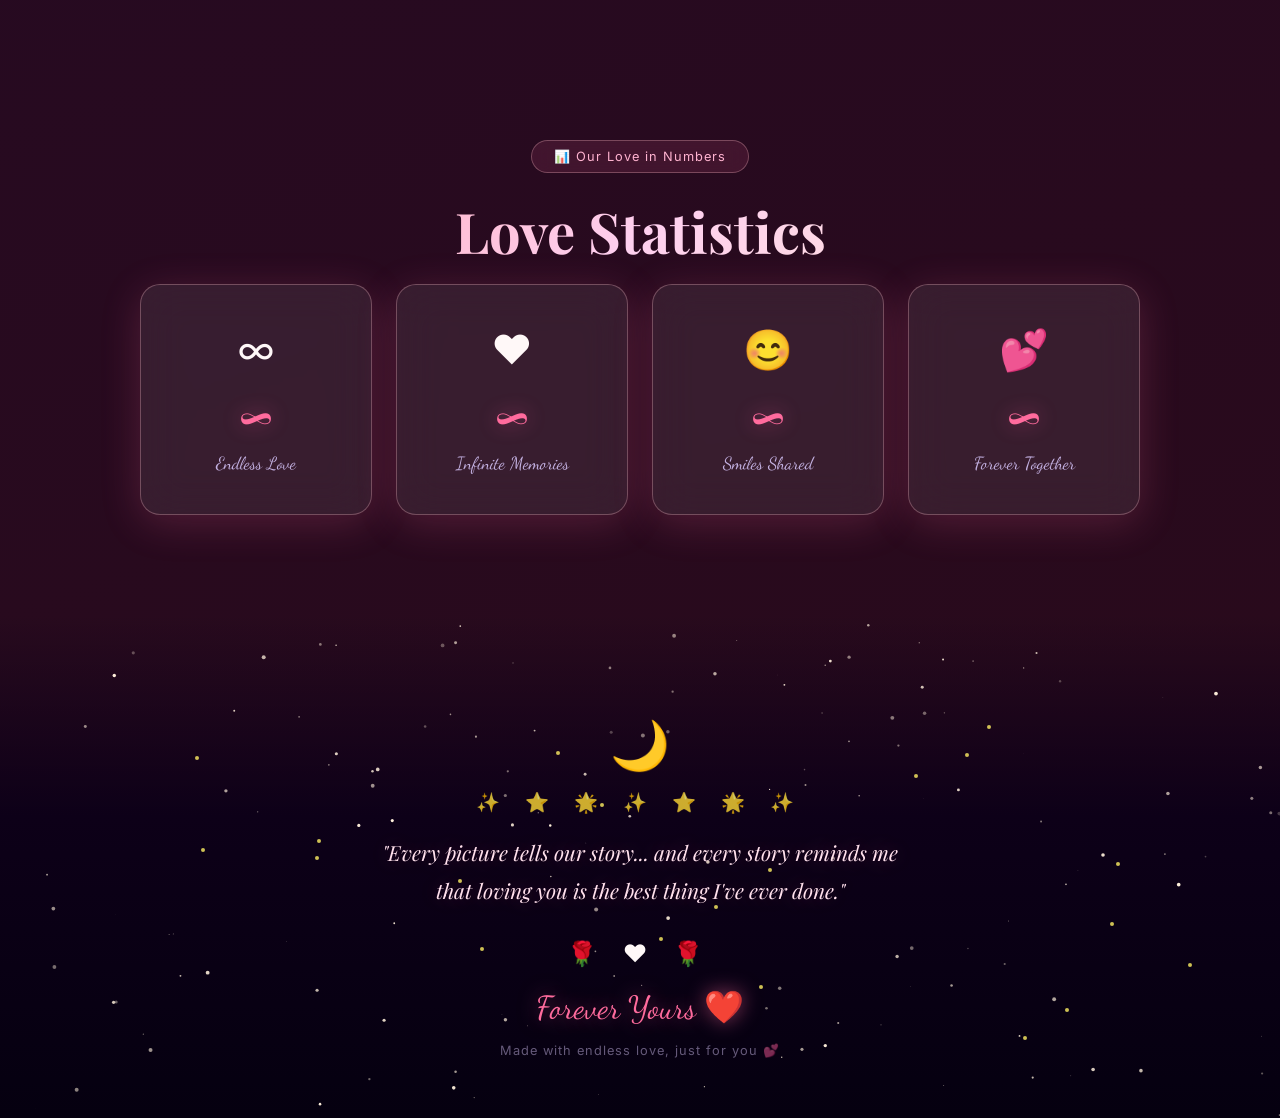
==== commit c2cec791: "Remove old profile and quote section" ====
--- a/main.html
+++ b/main.html
@@ -143,18 +143,6 @@
       <p class="section-sub">"Each photo is a chapter in our love story — a moment frozen in time, forever beautiful."</p>
     </div>
 
-    <!-- Special Profile & Quote Section -->
-    <div class="profile-quote-section" data-aos="zoom-in">
-      <div class="pq-photo-container">
-        <div class="pq-glow"></div>
-        <img src="photos/tharun.png" alt="My Love" class="pq-photo" />
-      </div>
-      <div class="pq-quote-container">
-        <div class="pq-quote">
-          "In an endless universe of stars, you are the only one my heart orbits. You are the serendipity I never knew I was looking for, and the love I will never let go of."
-        </div>
-      </div>
-    </div>
 
     <!-- Floating petal photos scene -->
     <div class="floating-scene" id="floating-scene">
--- a/style.css
+++ b/style.css
@@ -644,16 +644,7 @@
 .footer-divider { font-size: 1.5rem; margin-bottom: 20px; letter-spacing: 10px; }
 .footer-forever { font-family: var(--font-script); font-size: 2rem; color: var(--pink); text-shadow: 0 0 20px rgba(255, 107, 157, 0.5); margin-bottom: 16px; }
 .footer-credits { font-size: 0.8rem; color: var(--lavender); opacity: 0.5; letter-spacing: 1px; }
-/* ---------- PROFILE & QUOTE SECTION ---------- */
-.profile-quote-section { display: flex; align-items: center; justify-content: center; gap: 80px; max-width: 1100px; margin: 40px auto 80px; padding: 0 40px; position: relative; z-index: 10; }
-.pq-photo-container { position: relative; flex: 0 0 350px; }
-.pq-glow { position: absolute; top: 50%; left: 50%; transform: translate(-50%, -50%); width: 140%; height: 140%; background: radial-gradient(circle, rgba(255, 107, 157, 0.4) 0%, transparent 60%); border-radius: 50%; z-index: 1; animation: pulseGlow 4s infinite alternate; }
-.pq-photo { position: relative; width: 100%; border-radius: 40px 100px 40px 100px; border: 3px solid rgba(255, 179, 208, 0.4); box-shadow: 0 20px 50px rgba(0, 0, 0, 0.6), 0 0 40px rgba(255, 107, 157, 0.3); z-index: 2; object-fit: cover; transition: transform 0.5s ease; -webkit-mask-image: radial-gradient(circle at center, black 75%, transparent 100%); mask-image: radial-gradient(circle at center, black 75%, transparent 100%); }
-.pq-photo:hover { transform: scale(1.03) rotate(1deg); }
-.pq-quote-container { flex: 1; }
-.pq-quote { font-family: var(--font-display); font-size: 1.6rem; line-height: 1.6; color: #ffe0ec; text-shadow: 0 0 20px rgba(255, 107, 157, 0.5); font-style: italic; position: relative; }
-.pq-quote::before { content: '❝'; font-family: var(--font-script); font-size: 5rem; color: var(--pink); opacity: 0.3; position: absolute; top: -30px; left: -50px; }
-.pq-quote::after { content: '❞'; font-family: var(--font-script); font-size: 5rem; color: var(--pink); opacity: 0.3; position: absolute; bottom: -50px; right: -20px; }
+
 
 /* ---------- RESPONSIVE ---------- */
 @media (max-width: 768px) {
@@ -668,12 +659,7 @@
   .hero-stats { flex-direction: column; gap: 10px; justify-content: center; align-items: center; }
   .stat-bubble { font-size: 0.9rem; padding: 8px 16px; }
   
-  /* Profile & Quote Section */
-  .profile-quote-section { flex-direction: column; gap: 30px; margin: 30px auto; padding: 0 20px; }
-  .pq-photo-container { flex: 0 0 auto; width: 250px; }
-  .pq-quote { font-size: 1.1rem; text-align: center; }
-  .pq-quote::before { left: -15px; top: -20px; font-size: 4rem; }
-  .pq-quote::after { right: -5px; bottom: -30px; font-size: 4rem; }
+
   
   /* Timer Section */
   .timer-display { flex-wrap: wrap; justify-content: center; gap: 10px; }
